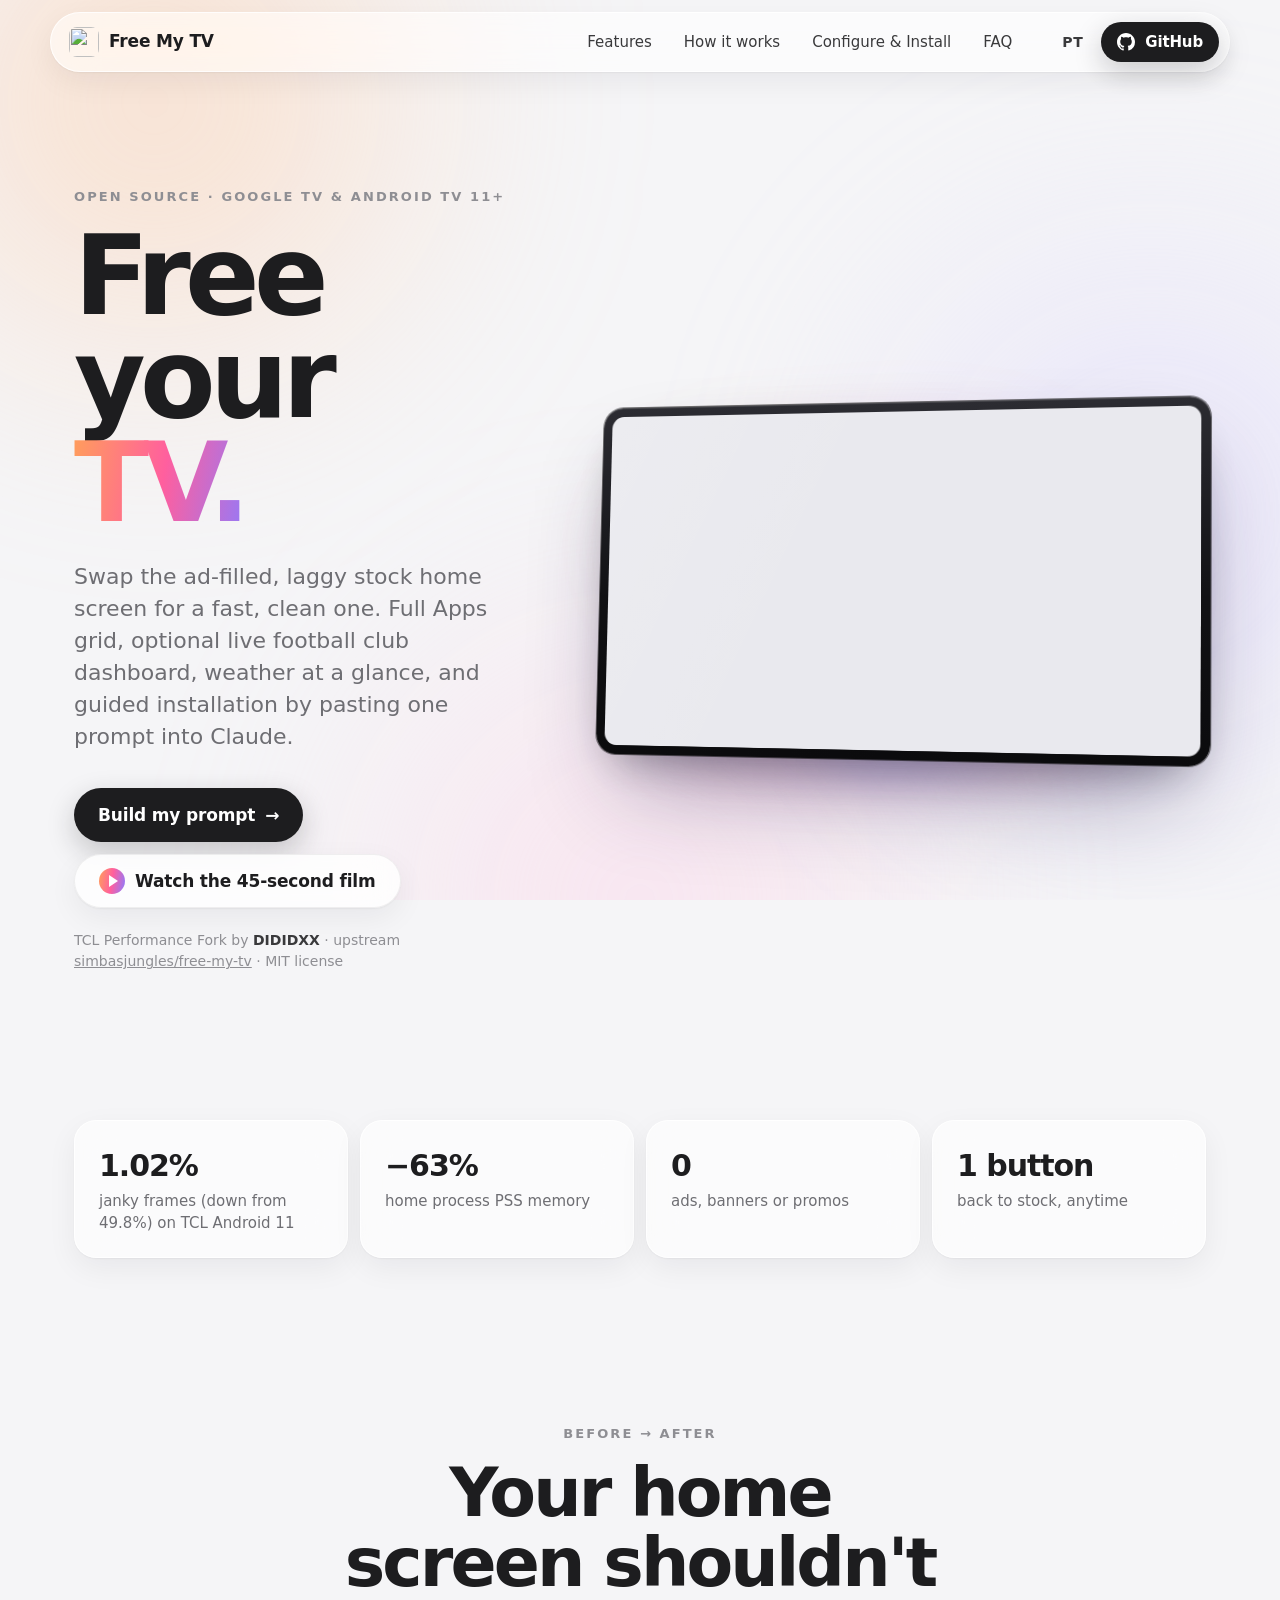
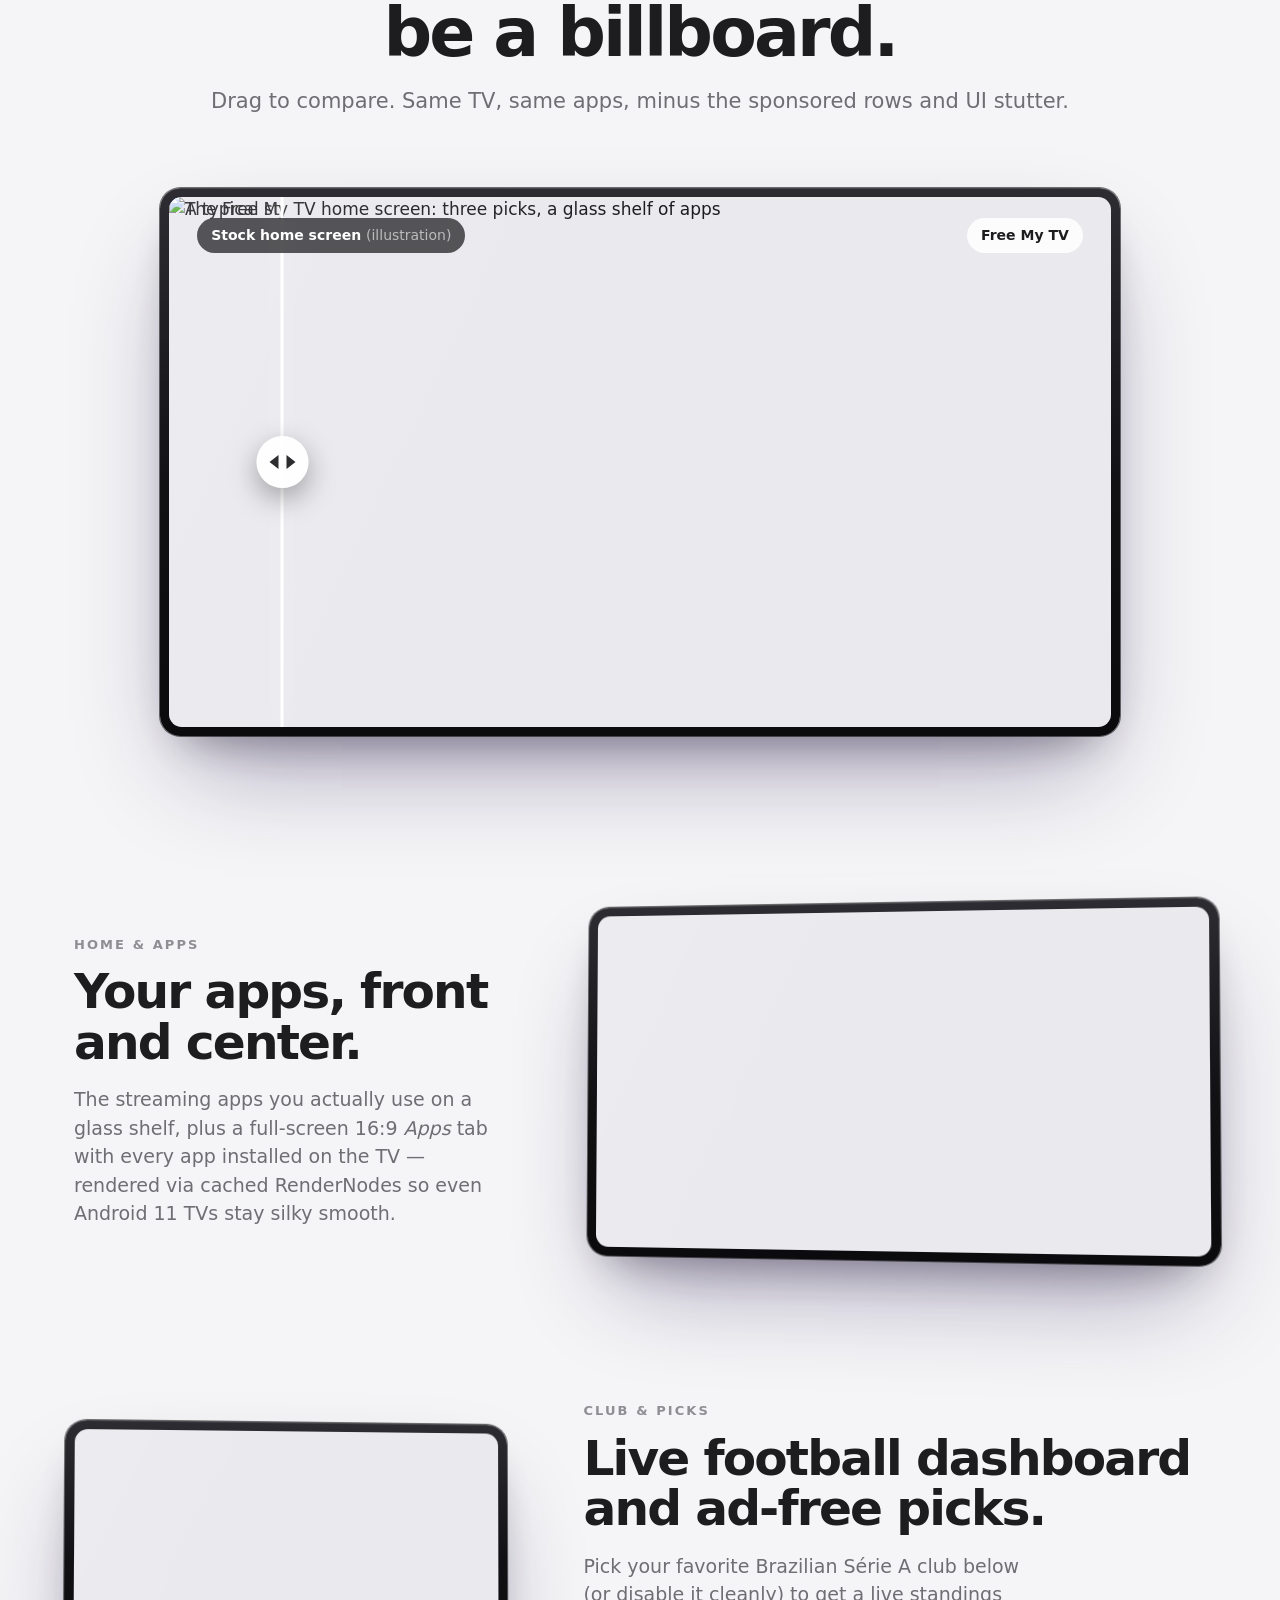
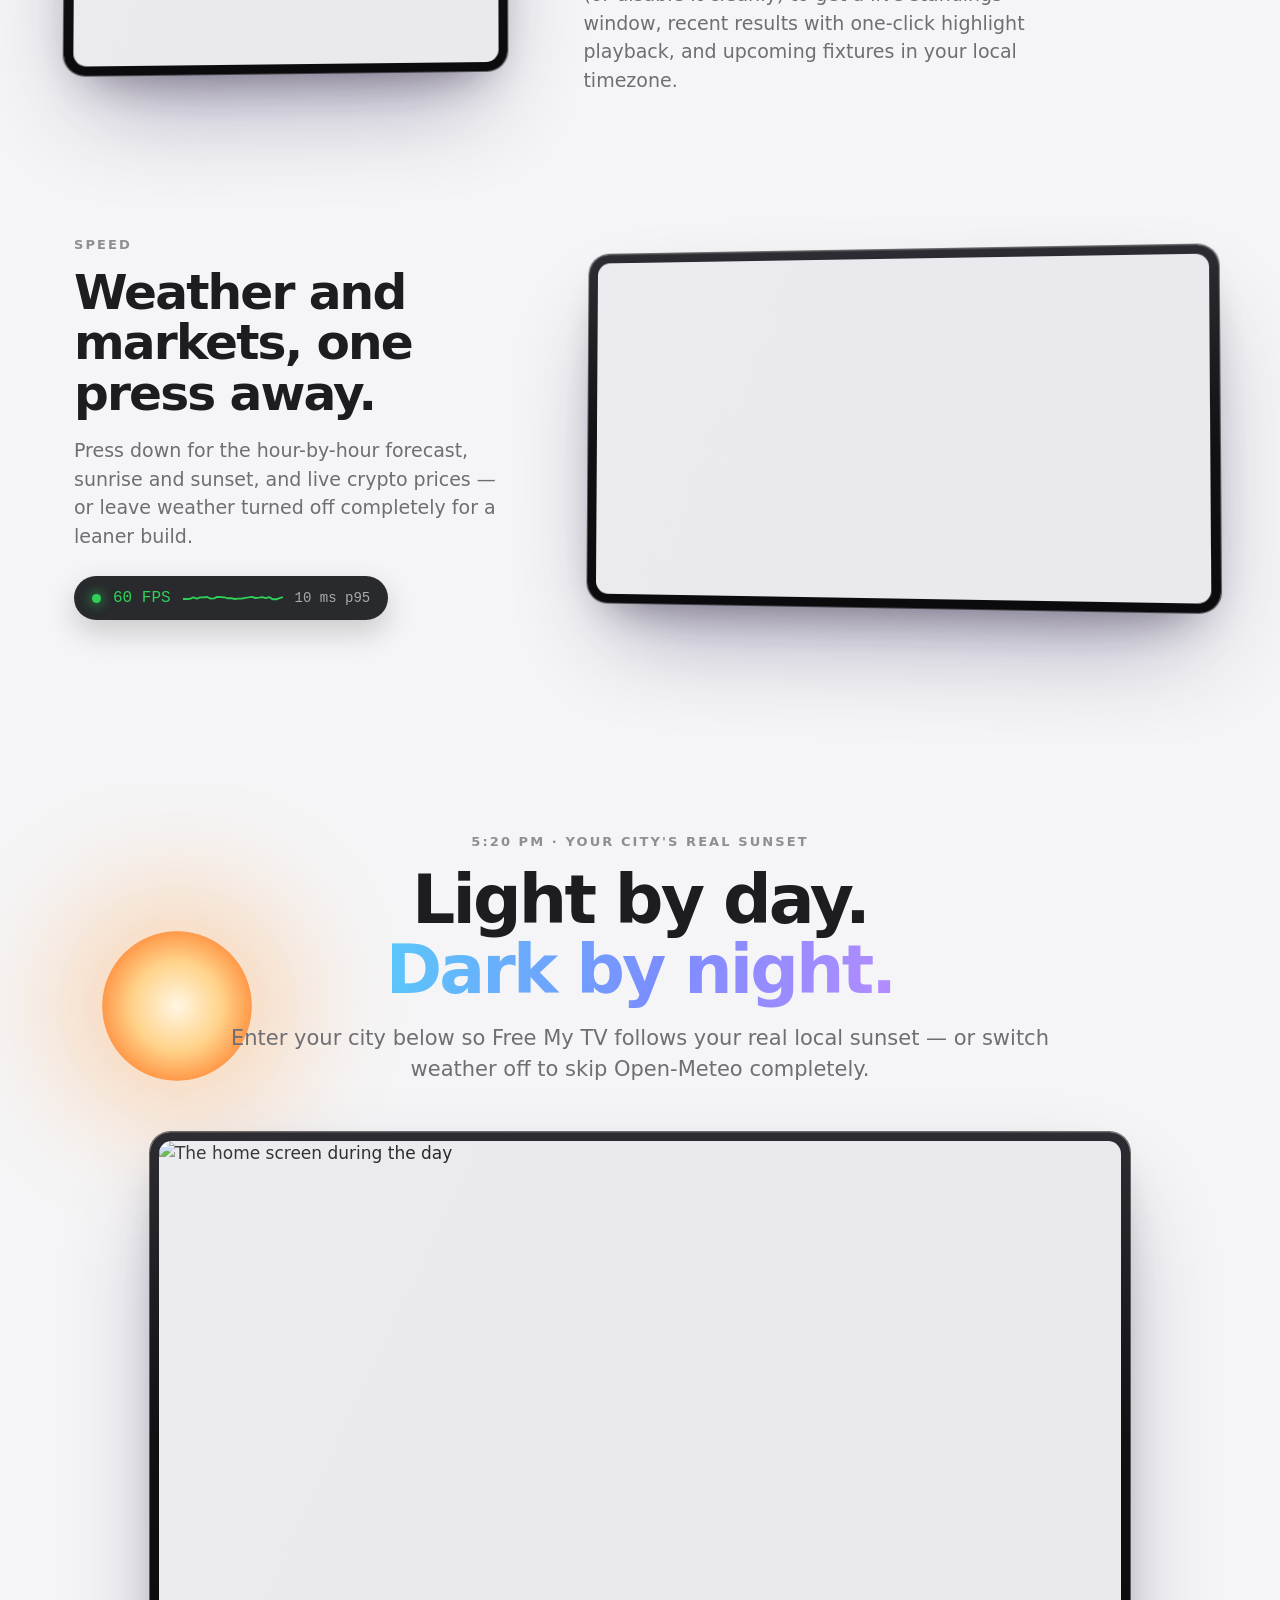
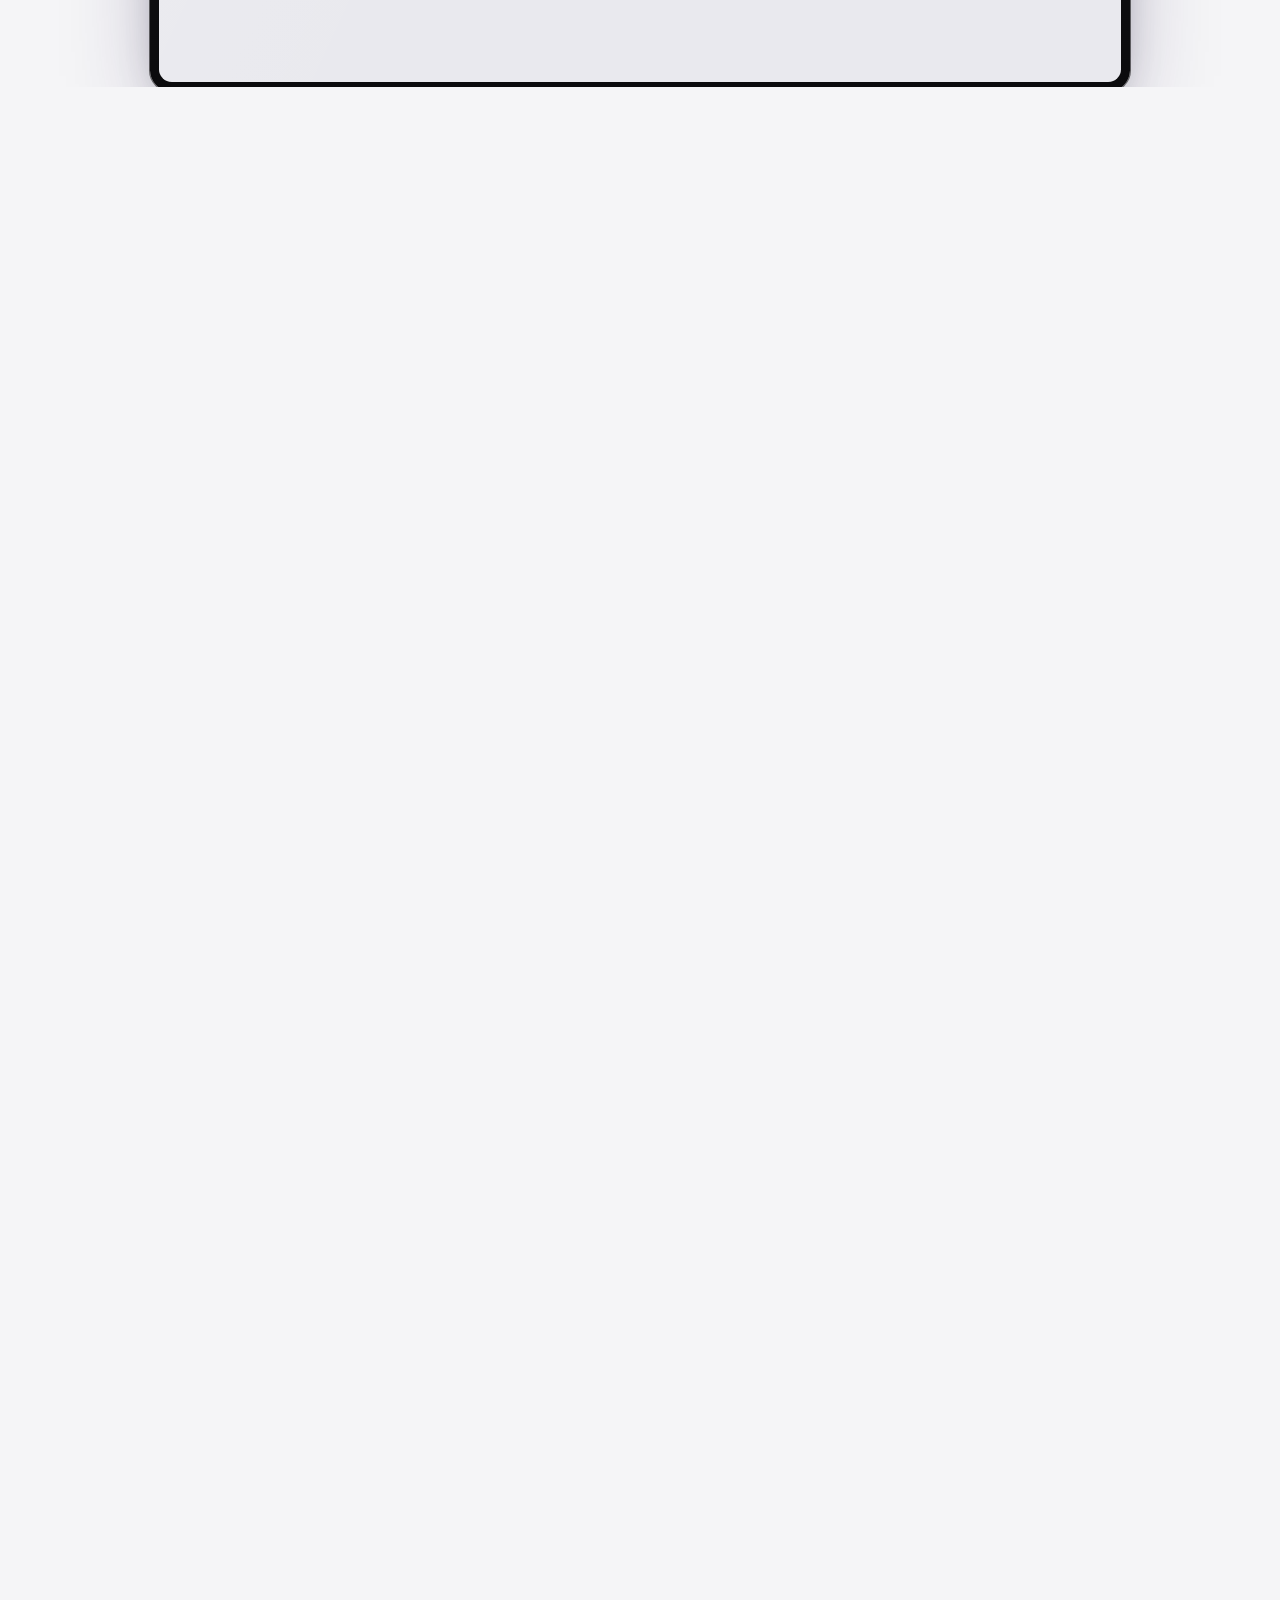
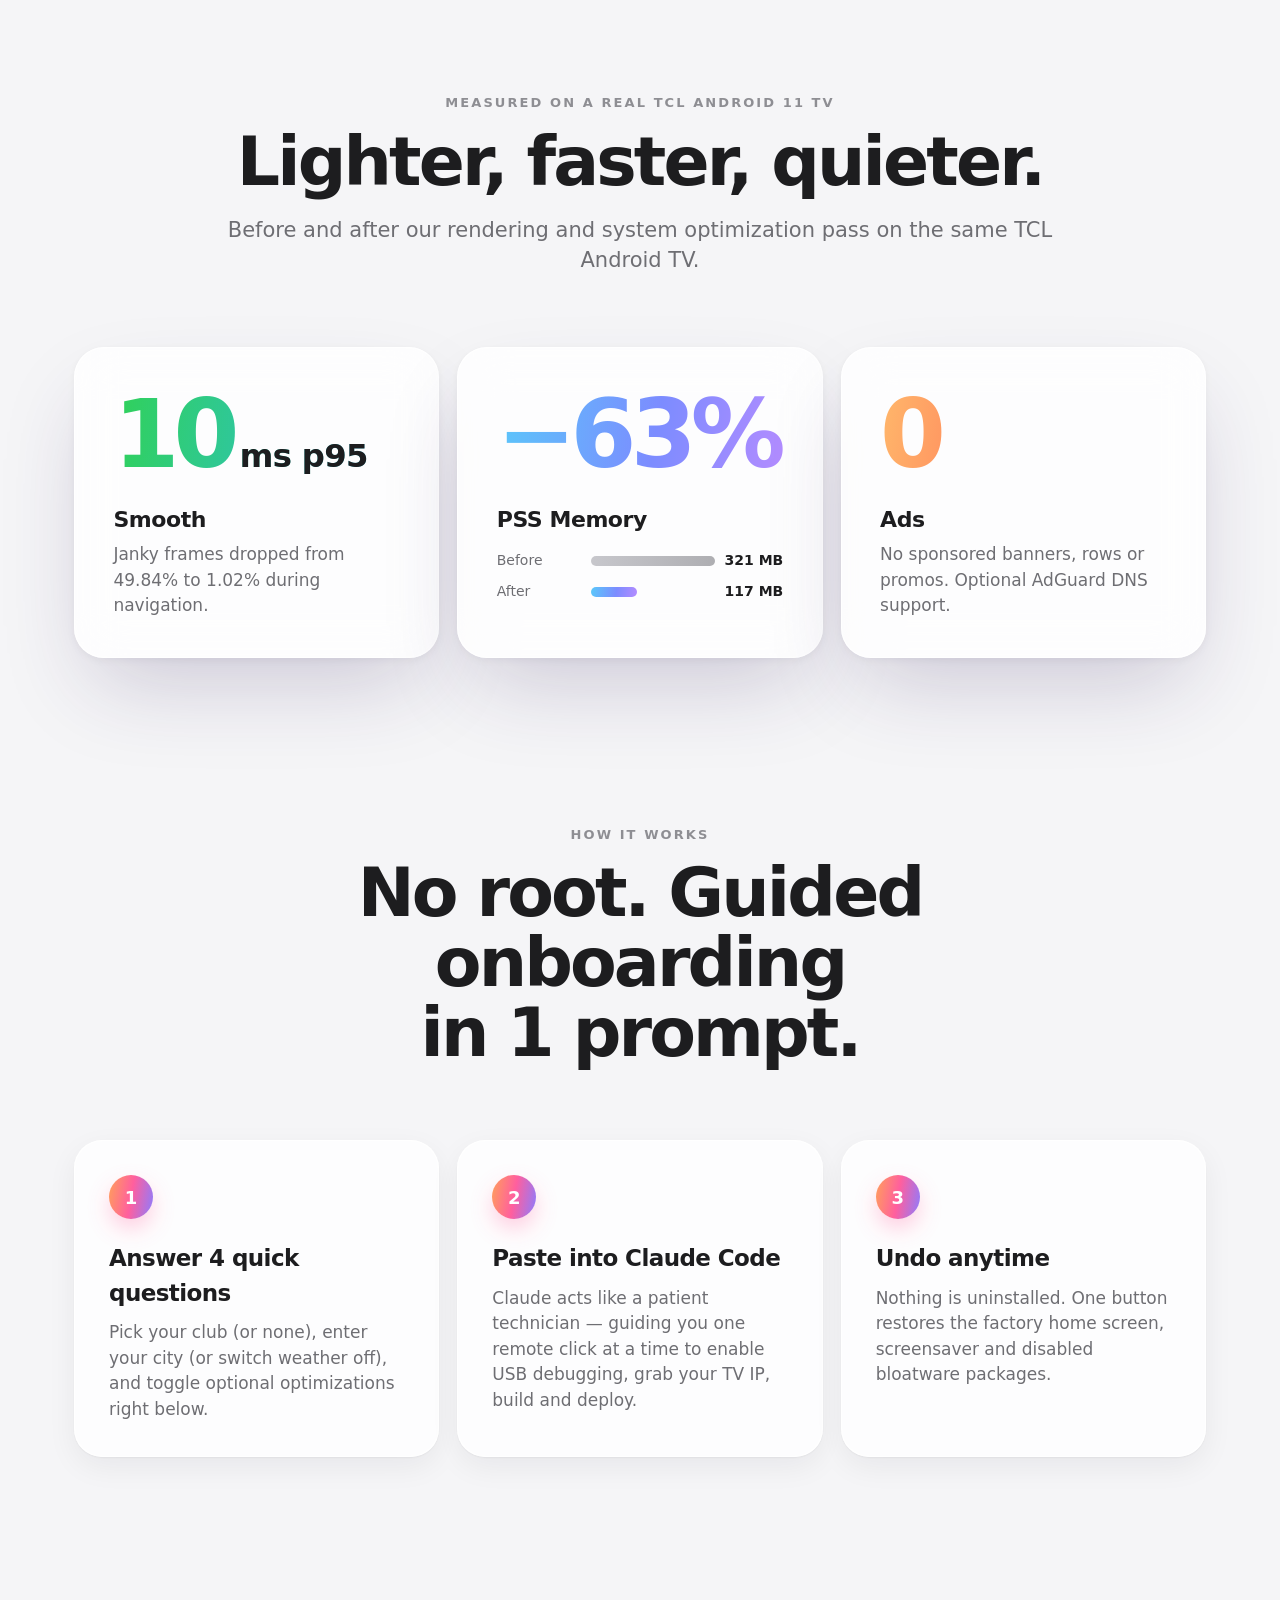
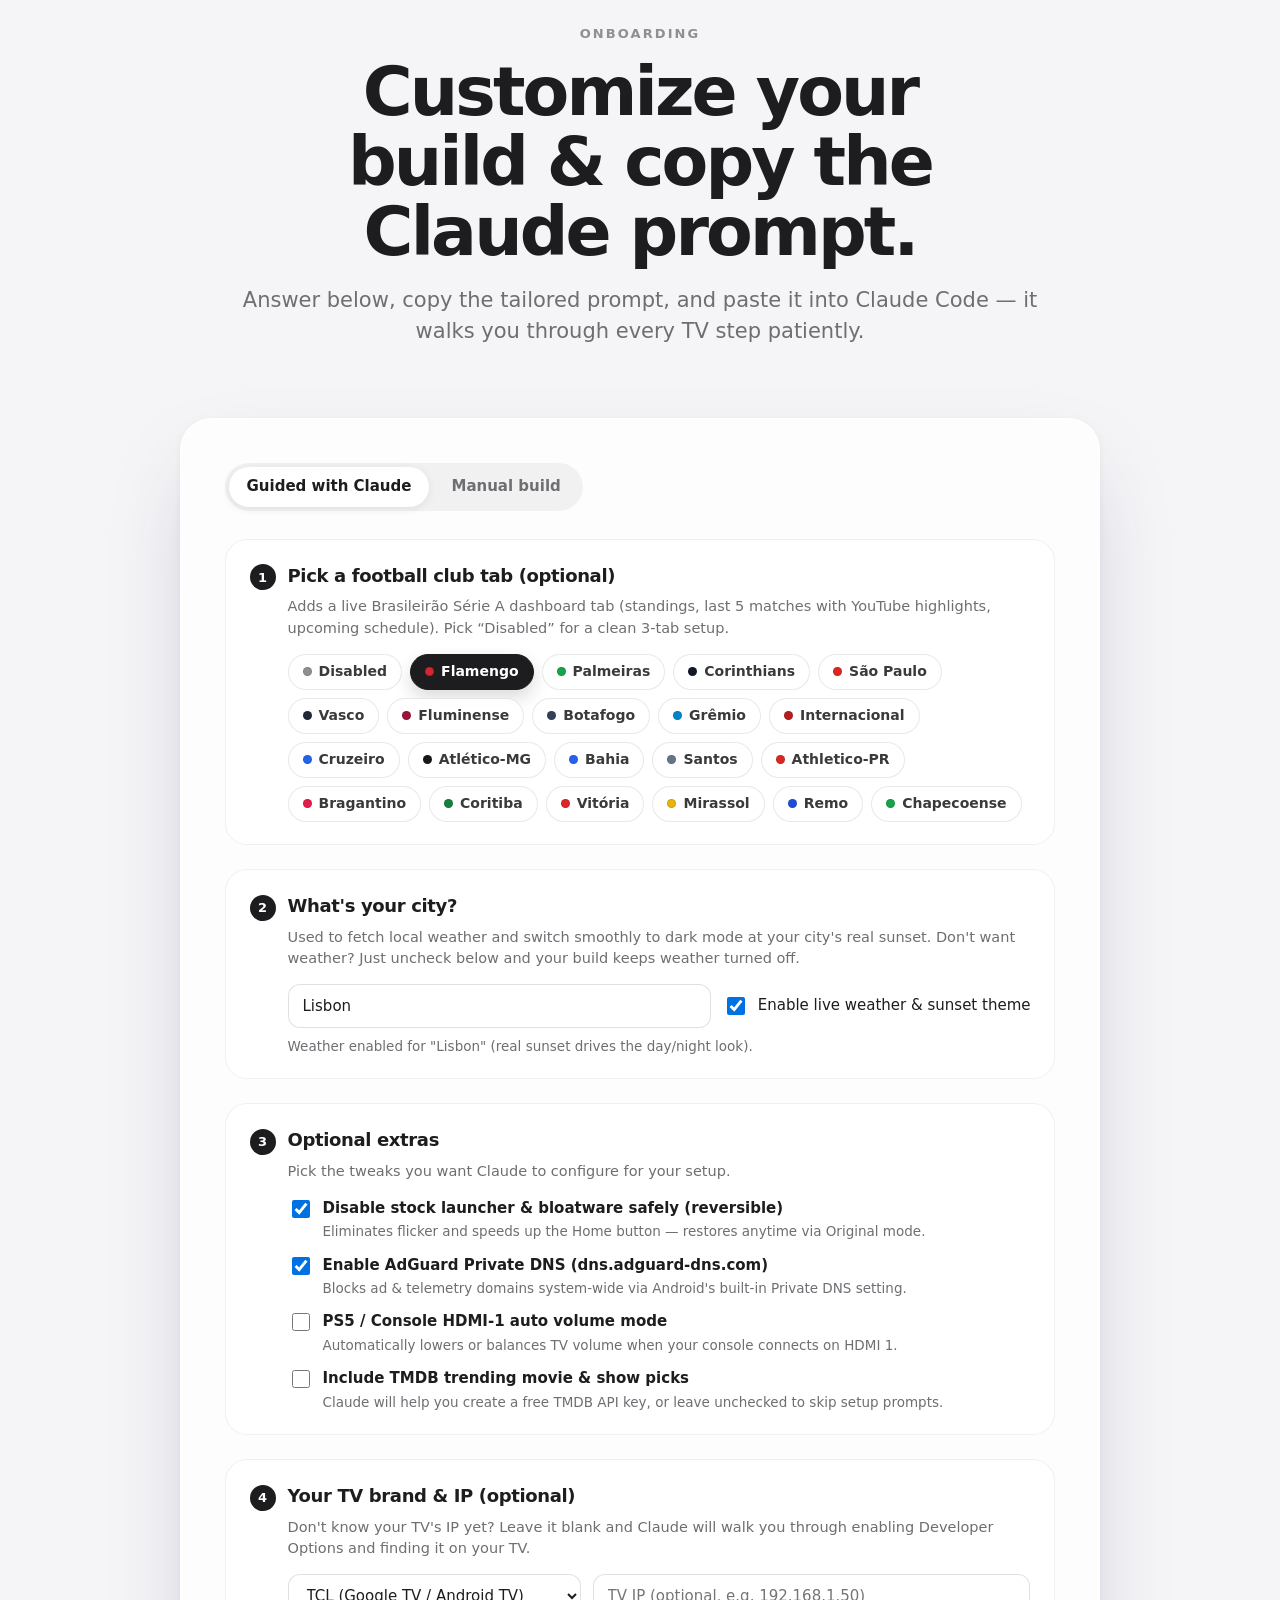
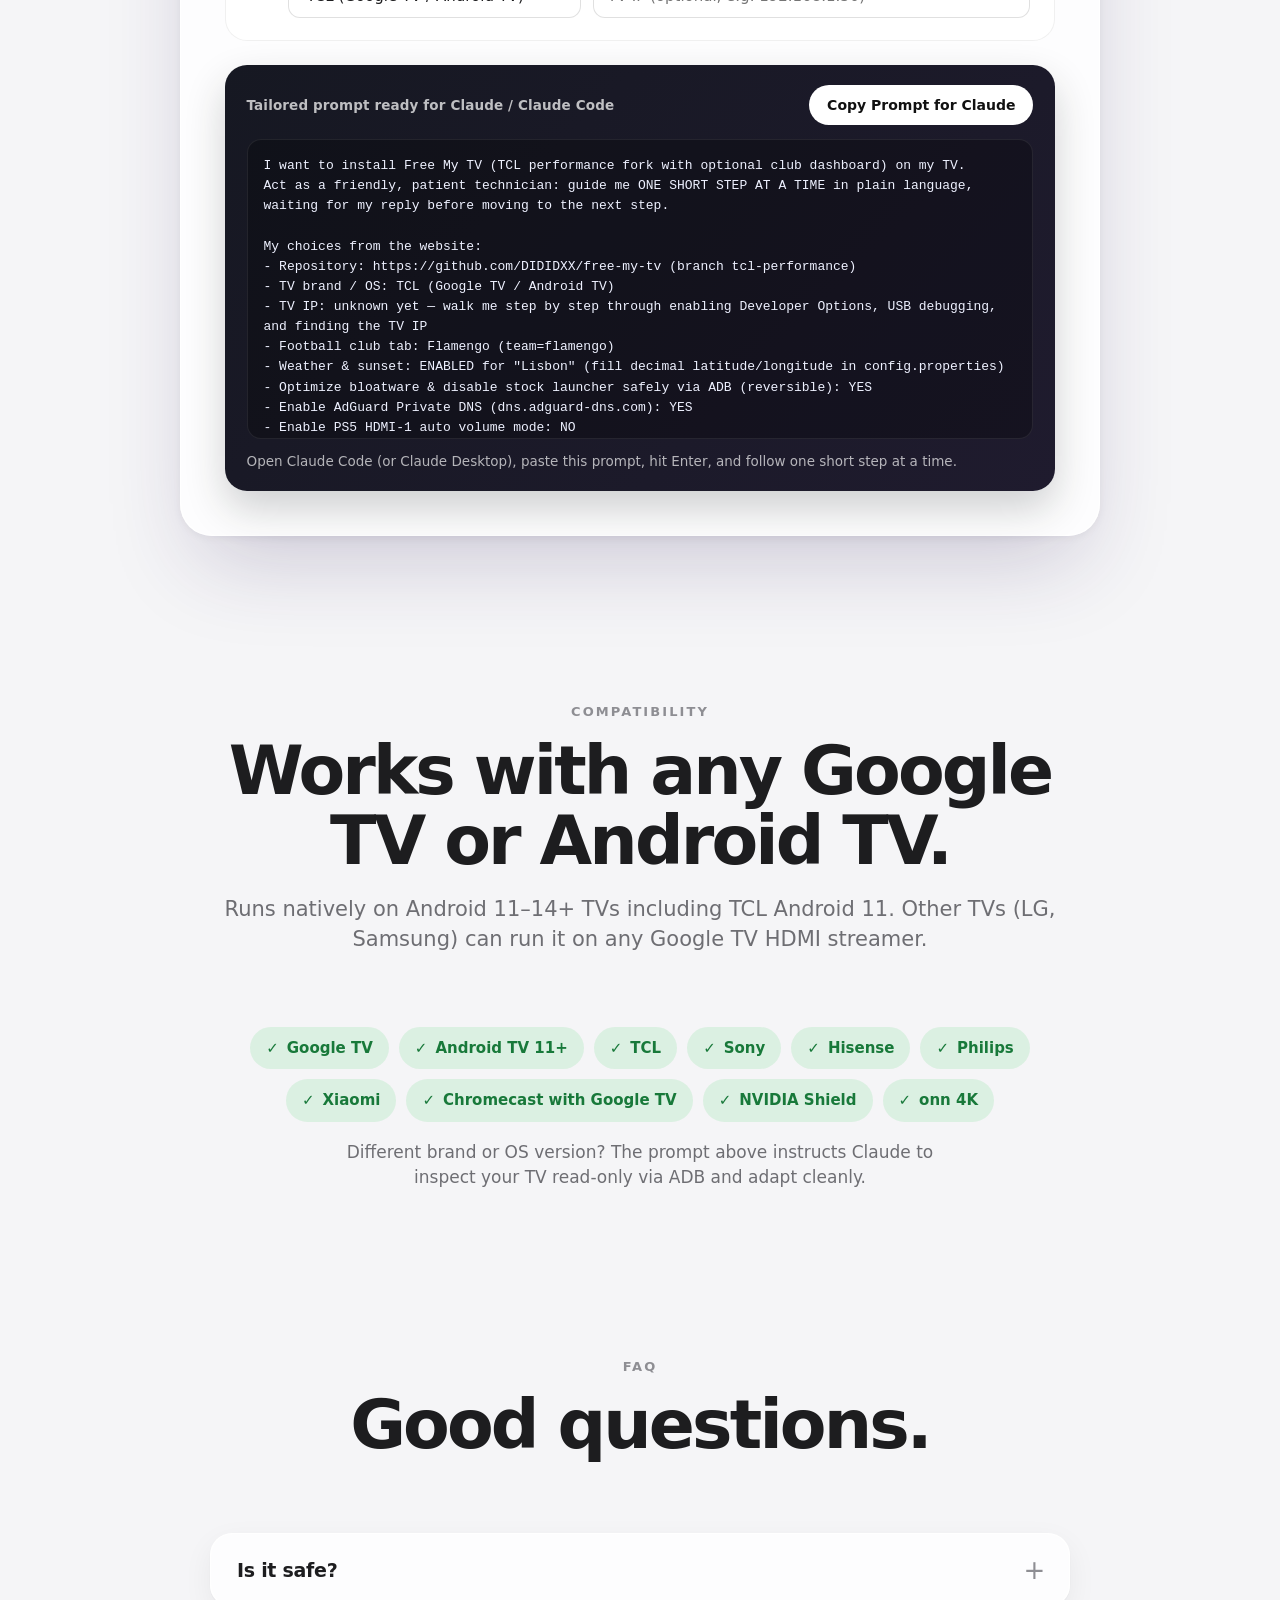
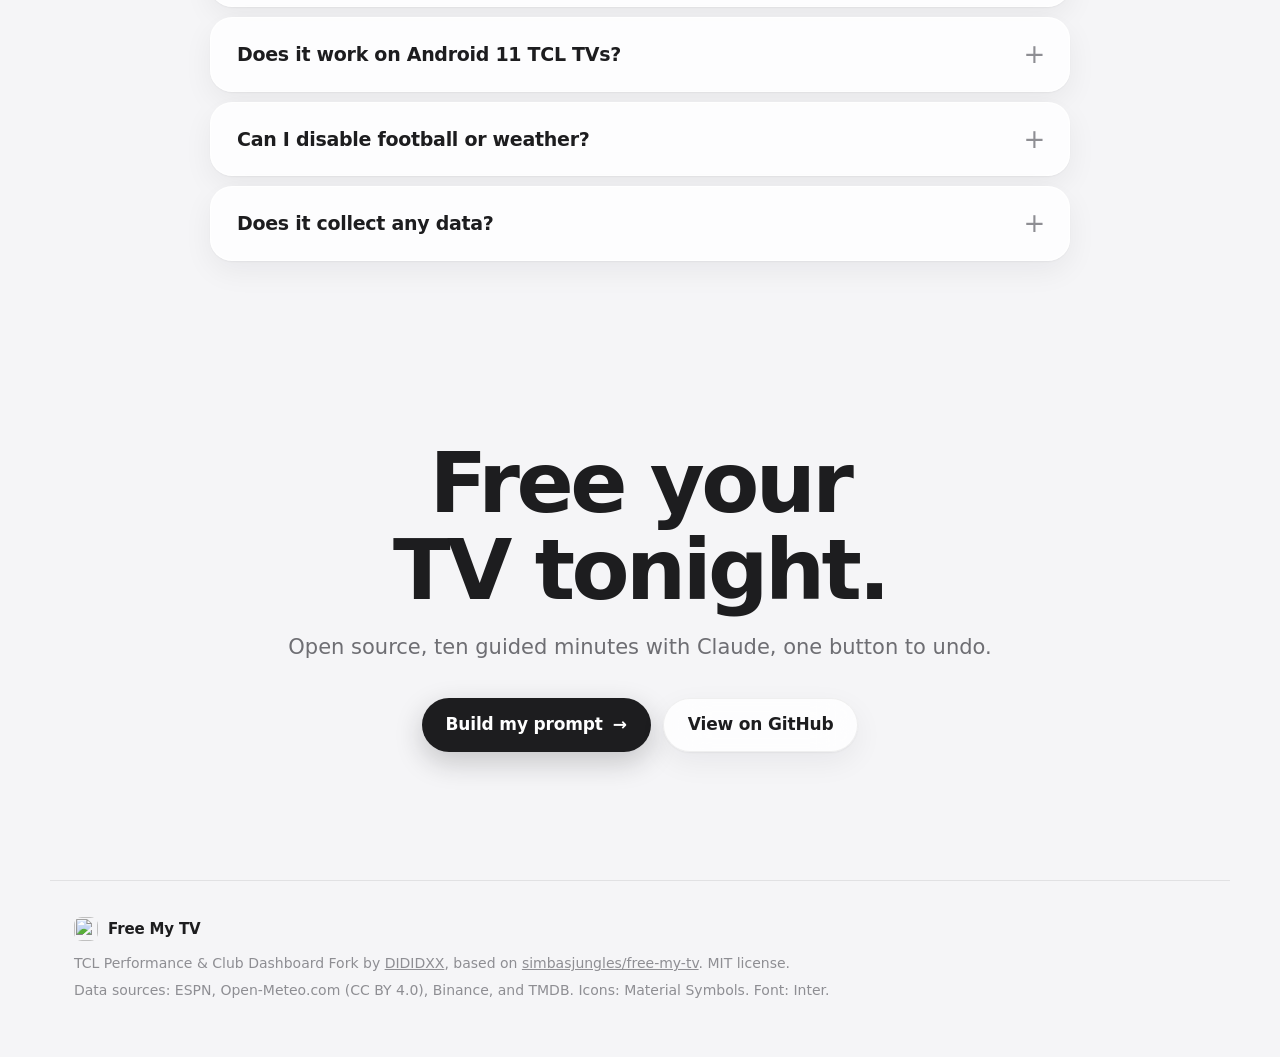
==== docs/index.html @ 4348b733 "Fix sports schedule sync, generalize team & weather config, and add onboarding site + Pages workflow" ====
<!doctype html>
<html lang="en">
<head>
  <meta charset="utf-8">
  <meta name="viewport" content="width=device-width, initial-scale=1, viewport-fit=cover">
  <script>
    // Brazilians (a Portuguese browser or a Brazilian time zone) get the Portuguese page; the PT/EN switch wins.
    (function () {
      var lang;
      try { lang = localStorage.getItem("lang"); } catch (e) {}
      if (!lang) {
        var zone = "";
        try { zone = Intl.DateTimeFormat().resolvedOptions().timeZone || ""; } catch (e) {}
        var brazil = /^(America\/(Sao_Paulo|Rio_Branco|Manaus|Cuiaba|Campo_Grande|Porto_Velho|Boa_Vista|Belem|Fortaleza|Recife|Araguaina|Maceio|Bahia|Santarem|Noronha|Eirunepe)|Brazil\/)/.test(zone);
        lang = brazil || /^pt\b/i.test(navigator.language || "") ? "pt" : "en";
      }
      if (lang === "pt") location.replace("pt/" + location.search + location.hash);
    })();
  </script>
  <title>Free My TV — a fast, ad-free home screen for Google TV &amp; Android TV</title>
  <meta name="description" content="Open-source home screen for Google TV and Android TV (Android 11–14+). No ads, 60 fps, full Apps grid, optional football dashboard and sunset theme. Customize below and let Claude walk you through setup step by step.">
  <link rel="canonical" href="https://dididxx.github.io/free-my-tv/">
  <link rel="alternate" hreflang="en" href="https://dididxx.github.io/free-my-tv/">
  <link rel="alternate" hreflang="pt-BR" href="https://dididxx.github.io/free-my-tv/pt/">
  <link rel="alternate" hreflang="x-default" href="https://dididxx.github.io/free-my-tv/">
  <meta name="theme-color" content="#F5F5F7">
  <meta property="og:type" content="website">
  <meta property="og:locale" content="en_US">
  <meta property="og:locale:alternate" content="pt_BR">
  <meta property="og:url" content="https://dididxx.github.io/free-my-tv/">
  <meta property="og:title" content="Free My TV">
  <meta property="og:description" content="Configure your preferences on the site, copy one prompt into Claude, and let it guide your TV setup step by step.">
  <meta property="og:image" content="https://dididxx.github.io/free-my-tv/assets/og.jpg">
  <meta property="og:image:width" content="1200">
  <meta property="og:image:height" content="630">
  <meta name="twitter:card" content="summary_large_image">
  <meta name="twitter:title" content="Free My TV">
  <meta name="twitter:description" content="A fast, ad-free home screen for Google TV and Android TV. Open source.">
  <meta name="twitter:image" content="https://dididxx.github.io/free-my-tv/assets/og.jpg">
  <link rel="icon" type="image/png" href="assets/favicon-64.png">
  <link rel="apple-touch-icon" href="assets/apple-touch-icon.png">
  <link rel="preload" href="assets/fonts/InterVariable.ttf" as="font" type="font/ttf" crossorigin>
  <link rel="stylesheet" href="styles.css">
</head>
<body>
  <div class="sky" aria-hidden="true"><span class="blob b1"></span><span class="blob b2"></span><span class="blob b3"></span></div>

  <header class="nav" id="nav">
    <a class="brand" href="#top" aria-label="Free My TV, back to top">
      <img src="assets/icon-512.png" alt="" width="30" height="30">
      <span>Free My TV</span>
    </a>
    <nav class="links" aria-label="Sections">
      <a href="#features">Features</a>
      <a href="#how">How it works</a>
      <a href="#install">Configure &amp; Install</a>
      <a href="#faq">FAQ</a>
    </nav>
    <div class="nav-end">
      <a class="lang" href="pt/" hreflang="pt-BR" lang="pt-BR" data-lang="pt" aria-label="Ler em português">PT</a>
      <a class="btn btn-dark btn-sm" href="https://github.com/DIDIDXX/free-my-tv" rel="noopener">
      <svg class="gh" viewBox="0 0 16 16" aria-hidden="true"><path d="M8 0C3.58 0 0 3.58 0 8c0 3.54 2.29 6.53 5.47 7.59.4.07.55-.17.55-.38 0-.19-.01-.82-.01-1.49-2.01.37-2.53-.49-2.69-.94-.09-.23-.48-.94-.82-1.13-.28-.15-.68-.52-.01-.53.63-.01 1.08.58 1.23.82.72 1.21 1.87.87 2.33.66.07-.52.28-.87.51-1.07-1.78-.2-3.64-.89-3.64-3.95 0-.87.31-1.59.82-2.15-.08-.2-.36-1.02.08-2.12 0 0 .67-.21 2.2.82.64-.18 1.32-.27 2-.27.68 0 1.36.09 2 .27 1.53-1.04 2.2-.82 2.2-.82.44 1.1.16 1.92.08 2.12.51.56.82 1.27.82 2.15 0 3.07-1.87 3.75-3.65 3.95.29.25.54.73.54 1.48 0 1.07-.01 1.93-.01 2.2 0 .21.15.46.55.38A8.013 8.013 0 0016 8c0-4.42-3.58-8-8-8z"/></svg>
      <span>GitHub</span>
      </a>
    </div>
  </header>

  <main id="top">
    <!-- Hero -->
    <section class="hero">
      <div class="hero-copy">
        <p class="kicker" data-reveal>Open source · Google TV &amp; Android TV 11+</p>
        <h1 data-reveal>Free your <span class="grad">TV.</span></h1>
        <p class="lede" data-reveal>Swap the ad-filled, laggy stock home screen for a fast, clean one. Full Apps grid, optional live football club dashboard, weather at a glance, and guided installation by pasting one prompt into Claude.</p>
        <div class="cta" data-reveal>
          <a class="btn btn-dark" href="#install">Build my prompt <span aria-hidden="true">→</span></a>
          <button class="btn btn-glass" type="button" data-film><span class="play" aria-hidden="true"></span>Watch the 45-second film</button>
        </div>
        <p class="built" data-reveal>TCL Performance Fork by <b>DIDIDXX</b> · upstream <a href="https://github.com/simbasjungles/free-my-tv" rel="noopener">simbasjungles/free-my-tv</a> · MIT license</p>
      </div>
      <div class="hero-stage" data-reveal>
        <div class="tv tilt" id="heroTv">
          <div class="screen">
            <video data-src="assets/nav.mp4" poster="assets/nav-poster.webp" muted loop playsinline preload="none" aria-label="The Free My TV home screen, moving through the apps"></video>
          </div>
        </div>
        <div class="floor" aria-hidden="true"></div>
      </div>
      <ul class="stats" data-reveal>
        <li><b>1.02%</b><span>janky frames (down from 49.8%) on TCL Android 11</span></li>
        <li><b>−63%</b><span>home process PSS memory</span></li>
        <li><b>0</b><span>ads, banners or promos</span></li>
        <li><b>1 button</b><span>back to stock, anytime</span></li>
      </ul>
    </section>

    <!-- Before / after -->
    <section class="section compare" id="compare">
      <div class="head" data-reveal>
        <p class="kicker">Before → after</p>
        <h2>Your home screen shouldn't be a billboard.</h2>
        <p class="sub">Drag to compare. Same TV, same apps, minus the sponsored rows and UI stutter.</p>
      </div>
      <div class="tv ba" id="ba" data-reveal tabindex="0" role="slider" aria-label="Compare the stock home screen with Free My TV" aria-valuemin="0" aria-valuemax="100" aria-valuenow="50">
        <div class="screen">
          <img class="after" src="assets/home-day.webp" alt="The Free My TV home screen: three picks, a glass shelf of apps" loading="lazy">
          <div class="before-wrap"><img class="before" src="assets/before.webp" alt="A typical stock home screen full of sponsored rows (illustration)" loading="lazy"></div>
          <span class="tag tag-l">Stock home screen <em>(illustration)</em></span>
          <span class="tag tag-r">Free My TV</span>
          <div class="handle" aria-hidden="true"><span></span></div>
        </div>
      </div>
    </section>

    <!-- Features -->
    <section class="section features" id="features">
      <article class="feature" data-reveal>
        <div class="copy">
          <p class="kicker">Home &amp; Apps</p>
          <h3>Your apps, front and center.</h3>
          <p>The streaming apps you actually use on a glass shelf, plus a full-screen 16:9 <em>Apps</em> tab with every app installed on the TV — rendered via cached RenderNodes so even Android 11 TVs stay silky smooth.</p>
        </div>
        <div class="tv"><div class="screen"><video data-src="assets/nav.mp4" poster="assets/nav-poster.webp" muted loop playsinline preload="none" aria-label="Moving across the app shelf"></video></div></div>
      </article>

      <article class="feature flip" data-reveal>
        <div class="copy">
          <p class="kicker">Club &amp; Picks</p>
          <h3>Live football dashboard and ad-free picks.</h3>
          <p>Pick your favorite Brazilian Série A club below (or disable it cleanly) to get a live standings window, recent results with one-click highlight playback, and upcoming fixtures in your local timezone.</p>
        </div>
        <div class="tv"><div class="screen"><video data-src="assets/tabs.mp4" poster="assets/tabs-poster.webp" muted loop playsinline preload="none" aria-label="Switching tabs"></video></div></div>
      </article>

      <article class="feature" data-reveal>
        <div class="copy">
          <p class="kicker">Speed</p>
          <h3>Weather and markets, one press away.</h3>
          <p>Press down for the hour-by-hour forecast, sunrise and sunset, and live crypto prices — or leave weather turned off completely for a leaner build.</p>
          <div class="hud" aria-hidden="true"><i></i><b>60 FPS</b><svg viewBox="0 0 120 24" preserveAspectRatio="none"><polyline id="spark" fill="none" points=""/></svg><span>10 ms p95</span></div>
        </div>
        <div class="tv"><div class="screen"><video data-src="assets/drawer.mp4" poster="assets/drawer-poster.webp" muted loop playsinline preload="none" aria-label="The drawer with weather and crypto opening"></video></div></div>
      </article>
    </section>

    <!-- Sunset: scroll to go from day to night -->
    <section class="sunset" id="sunset" aria-label="Light by day, dark by night">
      <div class="sticky">
        <div class="stars" aria-hidden="true"></div>
        <div class="sun" aria-hidden="true"></div>
        <div class="moon" aria-hidden="true"></div>
        <div class="head">
          <p class="kicker"><span class="clock" id="sunClock">5:20 PM</span> · your city's real sunset</p>
          <h2><span class="w-day">Light by day.</span> <span class="w-night">Dark by night.</span></h2>
          <p class="sub">Enter your city below so Free My TV follows your real local sunset — or switch weather off to skip Open-Meteo completely.</p>
        </div>
        <div class="tv"><div class="screen">
          <img src="assets/day.webp" alt="The home screen during the day" loading="lazy">
          <img class="night" src="assets/night.webp" alt="The same home screen at night" loading="lazy">
        </div></div>
      </div>
    </section>

    <!-- Numbers -->
    <section class="section numbers" id="numbers">
      <div class="head" data-reveal>
        <p class="kicker">Measured on a real TCL Android 11 TV</p>
        <h2>Lighter, faster, quieter.</h2>
        <p class="sub">Before and after our rendering and system optimization pass on the same TCL Android TV.</p>
      </div>
      <div class="cards">
        <div class="card" data-reveal><b class="big grad-mint"><span data-count="10">0</span><small>ms p95</small></b><h4>Smooth</h4><p>Janky frames dropped from 49.84% to 1.02% during navigation.</p></div>
        <div class="card" data-reveal><b class="big grad-sky">−<span data-count="63">0</span>%</b><h4>PSS Memory</h4>
          <div class="bars"><div><span>Before</span><i style="--w:100%"></i><em>321 MB</em></div><div><span>After</span><i style="--w:37%"></i><em>117 MB</em></div></div>
        </div>
        <div class="card" data-reveal><b class="big grad-sun">0</b><h4>Ads</h4><p>No sponsored banners, rows or promos. Optional AdGuard DNS support.</p></div>
      </div>
    </section>

    <!-- How it works -->
    <section class="section how" id="how">
      <div class="head" data-reveal>
        <p class="kicker">How it works</p>
        <h2>No root. Guided onboarding in 1 prompt.</h2>
      </div>
      <ol class="steps">
        <li class="step" data-reveal>
          <span class="num">1</span>
          <h4>Answer 4 quick questions</h4>
          <p>Pick your club (or none), enter your city (or switch weather off), and toggle optional optimizations right below.</p>
        </li>
        <li class="step" data-reveal>
          <span class="num">2</span>
          <h4>Paste into Claude Code</h4>
          <p>Claude acts like a patient technician — guiding you one remote click at a time to enable USB debugging, grab your TV IP, build and deploy.</p>
        </li>
        <li class="step" data-reveal>
          <span class="num">3</span>
          <h4>Undo anytime</h4>
          <p>Nothing is uninstalled. One button restores the factory home screen, screensaver and disabled bloatware packages.</p>
        </li>
      </ol>
    </section>

    <!-- Install / Interactive Onboarding Generator -->
    <section class="section install" id="install">
      <div class="head" data-reveal>
        <p class="kicker">Onboarding</p>
        <h2>Customize your build &amp; copy the Claude prompt.</h2>
        <p class="sub">Answer below, copy the tailored prompt, and paste it into Claude Code — it walks you through every TV step patiently.</p>
      </div>
      <div class="panel" data-reveal>
        <div class="tabs" role="tablist" aria-label="Install method">
          <button role="tab" aria-selected="true" aria-controls="tab-claude" id="t-claude">Guided with Claude</button>
          <button role="tab" aria-selected="false" aria-controls="tab-manual" id="t-manual">Manual build</button>
        </div>

        <div class="tabpanel" id="tab-claude" role="tabpanel" aria-labelledby="t-claude">
          <div class="wizard" id="onboardingWizard">
            <!-- 1. Club -->
            <div class="w-step">
              <div class="w-head"><span class="w-badge">1</span><h4>Pick a football club tab (optional)</h4></div>
              <p class="w-desc">Adds a live Brasileirão Série A dashboard tab (standings, last 5 matches with YouTube highlights, upcoming schedule). Pick “Disabled” for a clean 3-tab setup.</p>
              <div class="w-clubs" role="group" aria-label="Select football club">
                <button class="club-pill" type="button" data-club="none" data-name="Disabled" aria-pressed="false"><span class="club-dot" style="--dot:#8e8e93"></span>Disabled</button>
                <button class="club-pill" type="button" data-club="flamengo" data-name="Flamengo" aria-pressed="true"><span class="club-dot" style="--dot:#d92332"></span>Flamengo</button>
                <button class="club-pill" type="button" data-club="palmeiras" data-name="Palmeiras" aria-pressed="false"><span class="club-dot" style="--dot:#16a34a"></span>Palmeiras</button>
                <button class="club-pill" type="button" data-club="corinthians" data-name="Corinthians" aria-pressed="false"><span class="club-dot" style="--dot:#111827"></span>Corinthians</button>
                <button class="club-pill" type="button" data-club="sao-paulo" data-name="São Paulo" aria-pressed="false"><span class="club-dot" style="--dot:#dc2626"></span>São Paulo</button>
                <button class="club-pill" type="button" data-club="vasco" data-name="Vasco" aria-pressed="false"><span class="club-dot" style="--dot:#1f2937"></span>Vasco</button>
                <button class="club-pill" type="button" data-club="fluminense" data-name="Fluminense" aria-pressed="false"><span class="club-dot" style="--dot:#9f1239"></span>Fluminense</button>
                <button class="club-pill" type="button" data-club="botafogo" data-name="Botafogo" aria-pressed="false"><span class="club-dot" style="--dot:#334155"></span>Botafogo</button>
                <button class="club-pill" type="button" data-club="gremio" data-name="Grêmio" aria-pressed="false"><span class="club-dot" style="--dot:#0284c7"></span>Grêmio</button>
                <button class="club-pill" type="button" data-club="internacional" data-name="Internacional" aria-pressed="false"><span class="club-dot" style="--dot:#b91c1c"></span>Internacional</button>
                <button class="club-pill" type="button" data-club="cruzeiro" data-name="Cruzeiro" aria-pressed="false"><span class="club-dot" style="--dot:#2563eb"></span>Cruzeiro</button>
                <button class="club-pill" type="button" data-club="atletico-mg" data-name="Atlético-MG" aria-pressed="false"><span class="club-dot" style="--dot:#18181b"></span>Atlético-MG</button>
                <button class="club-pill" type="button" data-club="bahia" data-name="Bahia" aria-pressed="false"><span class="club-dot" style="--dot:#2563eb"></span>Bahia</button>
                <button class="club-pill" type="button" data-club="santos" data-name="Santos" aria-pressed="false"><span class="club-dot" style="--dot:#64748b"></span>Santos</button>
                <button class="club-pill" type="button" data-club="athletico-pr" data-name="Athletico-PR" aria-pressed="false"><span class="club-dot" style="--dot:#dc2626"></span>Athletico-PR</button>
                <button class="club-pill" type="button" data-club="bragantino" data-name="Bragantino" aria-pressed="false"><span class="club-dot" style="--dot:#e11d48"></span>Bragantino</button>
                <button class="club-pill" type="button" data-club="coritiba" data-name="Coritiba" aria-pressed="false"><span class="club-dot" style="--dot:#15803d"></span>Coritiba</button>
                <button class="club-pill" type="button" data-club="vitoria" data-name="Vitória" aria-pressed="false"><span class="club-dot" style="--dot:#dc2626"></span>Vitória</button>
                <button class="club-pill" type="button" data-club="mirassol" data-name="Mirassol" aria-pressed="false"><span class="club-dot" style="--dot:#eab308"></span>Mirassol</button>
                <button class="club-pill" type="button" data-club="remo" data-name="Remo" aria-pressed="false"><span class="club-dot" style="--dot:#1d4ed8"></span>Remo</button>
                <button class="club-pill" type="button" data-club="chapecoense" data-name="Chapecoense" aria-pressed="false"><span class="club-dot" style="--dot:#16a34a"></span>Chapecoense</button>
              </div>
            </div>

            <!-- 2. City & Weather -->
            <div class="w-step">
              <div class="w-head"><span class="w-badge">2</span><h4>What's your city?</h4></div>
              <p class="w-desc">Used to fetch local weather and switch smoothly to dark mode at your city's real sunset. Don't want weather? Just uncheck below and your build keeps weather turned off.</p>
              <div class="w-row">
                <input class="w-input" id="wizCity" type="text" placeholder="e.g. Lisbon" value="Lisbon" aria-label="Your city">
                <label class="w-check">
                  <input id="wizWeather" type="checkbox" checked>
                  <span>Enable live weather &amp; sunset theme</span>
                </label>
              </div>
              <p class="w-status" id="wizWeatherStatus"></p>
            </div>

            <!-- 3. Extras -->
            <div class="w-step">
              <div class="w-head"><span class="w-badge">3</span><h4>Optional extras</h4></div>
              <p class="w-desc">Pick the tweaks you want Claude to configure for your setup.</p>
              <div class="w-checks">
                <label class="w-check">
                  <input id="wizDebloat" type="checkbox" checked>
                  <span><b>Disable stock launcher &amp; bloatware safely (reversible)</b><small>Eliminates flicker and speeds up the Home button — restores anytime via Original mode.</small></span>
                </label>
                <label class="w-check">
                  <input id="wizAdguard" type="checkbox" checked>
                  <span><b>Enable AdGuard Private DNS (dns.adguard-dns.com)</b><small>Blocks ad &amp; telemetry domains system-wide via Android's built-in Private DNS setting.</small></span>
                </label>
                <label class="w-check">
                  <input id="wizPs5" type="checkbox">
                  <span><b>PS5 / Console HDMI-1 auto volume mode</b><small>Automatically lowers or balances TV volume when your console connects on HDMI 1.</small></span>
                </label>
                <label class="w-check">
                  <input id="wizTmdb" type="checkbox">
                  <span><b>Include TMDB trending movie &amp; show picks</b><small>Claude will help you create a free TMDB API key, or leave unchecked to skip setup prompts.</small></span>
                </label>
              </div>
            </div>

            <!-- 4. TV Brand & Optional IP -->
            <div class="w-step">
              <div class="w-head"><span class="w-badge">4</span><h4>Your TV brand &amp; IP (optional)</h4></div>
              <p class="w-desc">Don't know your TV's IP yet? Leave it blank and Claude will walk you through enabling Developer Options and finding it on your TV.</p>
              <div class="w-row">
                <select class="w-select" id="wizBrand" aria-label="TV brand">
                  <option value="TCL (Google TV / Android TV)">TCL (Google TV / Android TV)</option>
                  <option value="Other Google TV / Android TV (Sony, Hisense, Philips, Xiaomi, Chromecast)">Other Google TV / Android TV</option>
                  <option value="Auto-detect via ADB">Not sure — detect automatically</option>
                </select>
                <input class="w-input" id="wizIp" type="text" placeholder="TV IP (optional, e.g. 192.168.1.50)" aria-label="Optional TV IP">
              </div>
            </div>

            <!-- Generated Prompt -->
            <div class="prompt-card">
              <div class="prompt-bar">
                <span>Tailored prompt ready for Claude / Claude Code</span>
                <button class="prompt-copy" id="wizCopyPrompt" type="button">Copy Prompt for Claude</button>
              </div>
              <pre class="prompt-pre" id="wizPrompt"></pre>
              <p class="prompt-hint">Open Claude Code (or Claude Desktop), paste this prompt, hit Enter, and follow one short step at a time.</p>
            </div>
          </div>
        </div>

        <div class="tabpanel" id="tab-manual" role="tabpanel" aria-labelledby="t-manual" hidden>
          <ol class="howto">
            <li><b>On the TV:</b> Settings → System → About → press <em>Android TV OS build</em> 7 times. Back in System, open <em>Developer options</em> and turn on <em>USB debugging</em>. Note its IP address.</li>
            <li><b>Tools on Mac:</b>
              <div class="code"><code>brew install --cask temurin@17 android-commandlinetools android-platform-tools &amp;&amp; sdkmanager "build-tools;34.0.0" "platforms;android-34"</code><button class="copy-btn" type="button" aria-label="Copy command">Copy</button></div>
            </li>
            <li><b>Clone &amp; build:</b> copy <em>config.example.properties</em> to <em>config.properties</em> and set <em>team=</em>, <em>city=</em>, <em>weather_enabled=</em> and <em>ps5_hdmi_volume=</em>.
              <div class="code"><code>git clone -b tcl-performance https://github.com/DIDIDXX/free-my-tv &amp;&amp; cd free-my-tv &amp;&amp; cp config.example.properties config.properties &amp;&amp; bash build.sh</code><button class="copy-btn" type="button" aria-label="Copy command">Copy</button></div>
            </li>
            <li><b>Install:</b>
              <div class="code"><code>adb connect 192.168.1.50:5555 &amp;&amp; adb install -r FreeMyTV.apk</code><button class="copy-btn" type="button" aria-label="Copy command">Copy</button></div>
            </li>
            <li><b>On the TV:</b> open <em>Free My TV</em> → <em>Home Screen</em> → <em>Free My TV</em> and accept debugging (<em>Always allow</em>).</li>
          </ol>
        </div>
      </div>
    </section>

    <!-- Compatibility -->
    <section class="section compat" id="compat">
      <div class="head" data-reveal>
        <p class="kicker">Compatibility</p>
        <h2>Works with any Google TV or Android TV.</h2>
        <p class="sub">Runs natively on Android 11–14+ TVs including TCL Android 11. Other TVs (LG, Samsung) can run it on any Google TV HDMI streamer.</p>
      </div>
      <div class="chips" data-reveal>
        <span class="chip ok">Google TV</span><span class="chip ok">Android TV 11+</span><span class="chip ok">TCL</span><span class="chip ok">Sony</span>
        <span class="chip ok">Hisense</span><span class="chip ok">Philips</span><span class="chip ok">Xiaomi</span><span class="chip ok">Chromecast with Google TV</span>
        <span class="chip ok">NVIDIA Shield</span><span class="chip ok">onn 4K</span>
      </div>
      <p class="note" data-reveal>Different brand or OS version? The prompt above instructs Claude to inspect your TV read-only via ADB and adapt cleanly.</p>
    </section>

    <!-- FAQ -->
    <section class="section faq" id="faq">
      <div class="head" data-reveal>
        <p class="kicker">FAQ</p>
        <h2>Good questions.</h2>
      </div>
      <div class="qs" data-reveal>
        <details><summary>Is it safe?</summary><p>It only uses Android's standard developer commands — no root, nothing uninstalled. Picture, sound, inputs, remote and Google Play Services stay untouched, and one button brings back stock.</p></details>
        <details><summary>Does it work on Android 11 TCL TVs?</summary><p>Yes — this fork specifically targets Android 11 compatibility, cuts GPU frame jank from ~50% down to ~1%, and removes stock launcher flicker.</p></details>
        <details><summary>Can I disable football or weather?</summary><p>Yes: pick <em>Disabled</em> for the club or uncheck weather in the configurator above.</p></details>
        <details><summary>Does it collect any data?</summary><p>No accounts, no analytics, no tracking. It only talks directly to ESPN (when a club is enabled), Open-Meteo (when weather is enabled), Binance, and TMDB (if you configure a key).</p></details>
      </div>
    </section>

    <!-- Final CTA -->
    <section class="final" data-reveal>
      <h2>Free your TV tonight.</h2>
      <p class="sub">Open source, ten guided minutes with Claude, one button to undo.</p>
      <div class="cta">
        <a class="btn btn-dark" href="#install">Build my prompt <span aria-hidden="true">→</span></a>
        <a class="btn btn-glass" href="https://github.com/DIDIDXX/free-my-tv" rel="noopener">View on GitHub</a>
      </div>
    </section>
  </main>

  <footer class="foot">
    <div class="brand"><img src="assets/icon-512.png" alt="" width="24" height="24"><span>Free My TV</span></div>
    <p>TCL Performance &amp; Club Dashboard Fork by <a href="https://github.com/DIDIDXX/free-my-tv" rel="noopener">DIDIDXX</a>, based on <a href="https://github.com/simbasjungles/free-my-tv" rel="noopener">simbasjungles/free-my-tv</a>. MIT license.</p>
    <p>Data sources: ESPN, Open-Meteo.com (CC BY 4.0), Binance, and TMDB. Icons: Material Symbols. Font: Inter.</p>
  </footer>

  <dialog class="film" id="film" aria-label="The Free My TV film">
    <button class="close" type="button" aria-label="Close">×</button>
    <video controls playsinline preload="none" poster="assets/film-poster.webp"><source src="assets/film.mp4" type="video/mp4"></video>
  </dialog>

  <script src="app.js" defer></script>
</body>
</html>
---- docs/styles.css ----
@font-face {
  font-family: "Inter";
  src: url("assets/fonts/InterVariable.ttf") format("truetype");
  font-weight: 100 900;
  font-display: swap;
}

:root {
  --bg: #f5f5f7;
  --ink: #1d1d1f;
  --ink-2: #3a3a3c;
  --muted: #6e6e73;
  --faint: #8e8e93;
  --line: rgba(0, 0, 0, 0.08);
  --glass: rgba(255, 255, 255, 0.6);
  --glass-2: rgba(255, 255, 255, 0.82);
  --stroke: rgba(255, 255, 255, 0.8);
  --shadow-1: 0 1px 2px rgba(20, 16, 40, 0.05), 0 10px 30px rgba(20, 16, 40, 0.06);
  --shadow-2: 0 2px 8px rgba(20, 16, 40, 0.05), 0 40px 90px -20px rgba(50, 30, 90, 0.22);
  --dusk: linear-gradient(100deg, #ff9f5a 0%, #ff5f9e 50%, #8c7cff 100%);
  --sun: linear-gradient(100deg, #ffb86b 0%, #ff7a59 48%, #ff5fa2 100%);
  --sky: linear-gradient(100deg, #5ac8fa 0%, #7c8cff 55%, #b48cff 100%);
  --mint: linear-gradient(100deg, #30d158 0%, #2fc6a2 50%, #5ac8fa 100%);
  --ease: cubic-bezier(0.16, 1, 0.3, 1);
  --max: 1180px;
  color-scheme: light;
}

*,
*::before,
*::after {
  box-sizing: border-box;
}

html {
  scroll-behavior: smooth;
  -webkit-text-size-adjust: 100%;
}

body {
  margin: 0;
  background: var(--bg);
  color: var(--ink);
  font-family: "Inter", system-ui, -apple-system, "Segoe UI", Roboto, sans-serif;
  font-size: 17px;
  line-height: 1.5;
  -webkit-font-smoothing: antialiased;
  -moz-osx-font-smoothing: grayscale;
  text-rendering: optimizeLegibility;
  overflow-x: hidden;
}

img,
video {
  display: block;
  max-width: 100%;
}

a {
  color: inherit;
}

h1,
h2,
h3,
h4,
p {
  margin: 0;
}

:focus-visible {
  outline: 3px solid #7c8cff;
  outline-offset: 3px;
  border-radius: 8px;
}

/* ---------- Background: slow, soft color fields ---------- */

.sky {
  position: fixed;
  inset: 0;
  z-index: -1;
  overflow: hidden;
  pointer-events: none;
}

.blob {
  position: absolute;
  width: 60vmax;
  height: 60vmax;
  border-radius: 50%;
  filter: blur(90px);
  opacity: 0.5;
  animation: drift 26s ease-in-out infinite alternate;
}

.b1 {
  left: -18vmax;
  top: -22vmax;
  background: radial-gradient(circle, #ffc9a0 0%, rgba(255, 201, 160, 0) 70%);
}

.b2 {
  right: -20vmax;
  top: 10vmax;
  background: radial-gradient(circle, #d9d2ff 0%, rgba(217, 210, 255, 0) 70%);
  animation-duration: 32s;
}

.b3 {
  left: 20vmax;
  bottom: -30vmax;
  background: radial-gradient(circle, #ffd0e6 0%, rgba(255, 208, 230, 0) 70%);
  animation-duration: 38s;
}

@keyframes drift {
  to {
    transform: translate3d(6vmax, 4vmax, 0) scale(1.12);
  }
}

/* ---------- Navigation ---------- */

.nav {
  position: sticky;
  top: 12px;
  z-index: 50;
  display: flex;
  align-items: center;
  gap: 24px;
  max-width: var(--max);
  height: 60px;
  margin: 12px auto 0;
  padding: 0 10px 0 18px;
  border-radius: 999px;
  background: var(--glass);
  border: 1px solid var(--stroke);
  box-shadow: var(--shadow-1);
  backdrop-filter: saturate(180%) blur(22px);
  -webkit-backdrop-filter: saturate(180%) blur(22px);
  transition: box-shadow 0.4s var(--ease), background 0.4s var(--ease);
}

.nav.scrolled {
  background: var(--glass-2);
  box-shadow: 0 1px 2px rgba(20, 16, 40, 0.06), 0 16px 40px rgba(20, 16, 40, 0.1);
}

.brand {
  display: inline-flex;
  align-items: center;
  gap: 10px;
  font-weight: 650;
  font-size: 17px;
  letter-spacing: -0.01em;
  text-decoration: none;
}

.brand img {
  border-radius: 8px;
}

.links {
  display: flex;
  gap: 4px;
  margin-left: auto;
}

.links a {
  padding: 8px 14px;
  border-radius: 999px;
  color: var(--ink-2);
  font-size: 15px;
  font-weight: 500;
  text-decoration: none;
  transition: background 0.25s, color 0.25s;
}

.links a:hover {
  background: rgba(0, 0, 0, 0.05);
  color: var(--ink);
}

/* ---------- Buttons ---------- */

.nav-end {
  display: flex;
  align-items: center;
  gap: 6px;
}

.lang {
  display: grid;
  place-items: center;
  min-width: 44px;
  height: 40px;
  padding: 0 12px;
  border-radius: 999px;
  color: var(--ink-2);
  font-size: 14px;
  font-weight: 600;
  letter-spacing: 0.04em;
  text-decoration: none;
  transition: background 0.25s, color 0.25s;
}

.lang:hover {
  background: rgba(0, 0, 0, 0.05);
  color: var(--ink);
}

.btn {
  display: inline-flex;
  align-items: center;
  justify-content: center;
  gap: 10px;
  height: 54px;
  padding: 0 24px;
  border: 0;
  border-radius: 999px;
  font: inherit;
  font-size: 17px;
  font-weight: 600;
  letter-spacing: -0.01em;
  text-decoration: none;
  cursor: pointer;
  white-space: nowrap;
  transition: transform 0.35s var(--ease), box-shadow 0.35s var(--ease), background 0.35s;
}

.btn:hover {
  transform: translateY(-2px);
}

.btn:active {
  transform: translateY(0) scale(0.98);
}

.btn-dark {
  background: var(--ink);
  color: #fff;
  box-shadow: 0 10px 28px rgba(29, 29, 31, 0.22);
}

.btn-dark:hover {
  box-shadow: 0 16px 36px rgba(29, 29, 31, 0.28);
}

.btn-glass {
  background: var(--glass-2);
  color: var(--ink);
  border: 1px solid rgba(0, 0, 0, 0.06);
  box-shadow: var(--shadow-1);
  backdrop-filter: blur(20px);
  -webkit-backdrop-filter: blur(20px);
}

.btn-sm {
  height: 40px;
  padding: 0 16px;
  font-size: 15px;
}

.gh {
  width: 18px;
  height: 18px;
  fill: currentColor;
}

.play {
  position: relative;
  width: 26px;
  height: 26px;
  border-radius: 50%;
  background: var(--dusk);
  flex: none;
}

.play::after {
  content: "";
  position: absolute;
  left: 10px;
  top: 7px;
  border-left: 9px solid #fff;
  border-top: 6px solid transparent;
  border-bottom: 6px solid transparent;
}

/* ---------- Type ---------- */

.kicker {
  font-size: 13px;
  font-weight: 650;
  letter-spacing: 0.16em;
  text-transform: uppercase;
  color: var(--faint);
}

.grad {
  background: var(--dusk);
  -webkit-background-clip: text;
  background-clip: text;
  color: transparent;
  padding: 0 0.04em 0.1em 0;
}

.sub {
  margin-top: 18px;
  font-size: clamp(17px, 1.7vw, 21px);
  line-height: 1.45;
  color: var(--muted);
}

h2 {
  font-size: clamp(38px, 5.4vw, 68px);
  font-weight: 700;
  line-height: 1.03;
  letter-spacing: -0.042em;
  text-wrap: balance;
}

/* ---------- The TV ---------- */

.tv {
  position: relative;
  padding: clamp(5px, 0.7vw, 10px);
  border-radius: clamp(12px, 1.6vw, 22px);
  background: linear-gradient(180deg, #2c2c32 0%, #111114 55%, #0b0b0d 100%);
  box-shadow:
    0 0 0 1px rgba(0, 0, 0, 0.55),
    inset 0 1px 0 rgba(255, 255, 255, 0.12),
    0 50px 100px -30px rgba(40, 24, 80, 0.45),
    0 22px 44px -22px rgba(0, 0, 0, 0.4);
}

.tv .screen {
  position: relative;
  aspect-ratio: 16 / 9;
  overflow: hidden;
  border-radius: clamp(7px, 1vw, 13px);
  background: #e9e9ee;
}

.tv .screen > img,
.tv .screen > video,
.tv .screen > .before-wrap {
  position: absolute;
  inset: 0;
  width: 100%;
  height: 100%;
  object-fit: cover;
}

.tv .screen::after {
  content: "";
  position: absolute;
  inset: 0;
  background: linear-gradient(115deg, rgba(255, 255, 255, 0.14) 0%, rgba(255, 255, 255, 0.03) 30%, rgba(255, 255, 255, 0) 42%);
  pointer-events: none;
}

/* ---------- Hero ---------- */

.hero {
  display: grid;
  grid-template-columns: minmax(0, 0.84fr) minmax(0, 1.16fr);
  align-items: center;
  gap: clamp(32px, 4.5vw, 64px);
  max-width: var(--max);
  margin: 0 auto;
  padding: clamp(56px, 9vw, 120px) 24px 0;
}

.hero h1 {
  margin-top: 18px;
  font-size: clamp(60px, 8.6vw, 124px);
  font-weight: 750;
  line-height: 0.94;
  letter-spacing: -0.052em;
}

.hero .lede {
  margin-top: 26px;
  max-width: 34ch;
  font-size: clamp(18px, 1.9vw, 22px);
  line-height: 1.45;
  color: var(--muted);
}

.cta {
  display: flex;
  flex-wrap: wrap;
  gap: 12px;
  margin-top: 36px;
}

.built {
  margin-top: 22px;
  font-size: 14px;
  color: var(--faint);
}

.built b {
  color: var(--ink-2);
  font-weight: 600;
}

.hero-stage {
  position: relative;
  perspective: 1800px;
}

.hero-stage::before {
  content: "";
  position: absolute;
  inset: -12% -8% -6%;
  z-index: -1;
  border-radius: 50%;
  background:
    radial-gradient(closest-side at 32% 45%, rgba(255, 159, 90, 0.42), rgba(255, 159, 90, 0) 70%),
    radial-gradient(closest-side at 70% 55%, rgba(140, 124, 255, 0.4), rgba(140, 124, 255, 0) 70%),
    radial-gradient(closest-side at 52% 40%, rgba(255, 95, 158, 0.3), rgba(255, 95, 158, 0) 75%);
  filter: blur(30px);
}

.tilt {
  transform: rotateY(var(--ry, -12deg)) rotateX(var(--rx, 4deg));
  transform-style: preserve-3d;
  transition: transform 1.2s var(--ease);
  will-change: transform;
}

.floor {
  position: absolute;
  left: 8%;
  right: 8%;
  bottom: -14%;
  height: 26%;
  border-radius: 50%;
  background: radial-gradient(ellipse at center, rgba(140, 120, 255, 0.28) 0%, rgba(255, 120, 160, 0.12) 40%, rgba(0, 0, 0, 0) 70%);
  filter: blur(18px);
  z-index: -1;
}

.stats {
  grid-column: 1 / -1;
  display: grid;
  grid-template-columns: repeat(4, minmax(0, 1fr));
  gap: 12px;
  margin: clamp(48px, 7vw, 96px) 0 0;
  padding: 0;
  list-style: none;
}

.stats li {
  padding: 22px 24px;
  border-radius: 22px;
  background: var(--glass);
  border: 1px solid var(--stroke);
  box-shadow: var(--shadow-1);
  backdrop-filter: blur(20px);
  -webkit-backdrop-filter: blur(20px);
}

.stats b {
  display: block;
  font-size: 30px;
  font-weight: 700;
  letter-spacing: -0.035em;
}

.stats span {
  display: block;
  margin-top: 2px;
  font-size: 15px;
  color: var(--muted);
}

/* ---------- Sections ---------- */

.section {
  max-width: var(--max);
  margin: 0 auto;
  padding: clamp(96px, 13vw, 170px) 24px 0;
}

.section .head {
  max-width: 860px;
  margin: 0 auto clamp(40px, 6vw, 72px);
  text-align: center;
}

.section .head h2 {
  margin-top: 14px;
}

/* ---------- Before / after ---------- */

.ba {
  max-width: 960px;
  margin: 0 auto;
  cursor: ew-resize;
  touch-action: pan-y;
  user-select: none;
  -webkit-user-select: none;
}

.ba .before-wrap {
  clip-path: inset(0 calc(100% - var(--x, 50%)) 0 0);
}

.ba .before-wrap img {
  width: 100%;
  height: 100%;
  object-fit: cover;
}

.ba .handle {
  position: absolute;
  top: 0;
  bottom: 0;
  left: var(--x, 50%);
  width: 3px;
  transform: translateX(-50%);
  background: #fff;
  box-shadow: 0 0 22px rgba(255, 255, 255, 0.85);
}

.ba .handle span {
  position: absolute;
  left: 50%;
  top: 50%;
  width: 52px;
  height: 52px;
  border-radius: 50%;
  transform: translate(-50%, -50%);
  background: rgba(255, 255, 255, 0.94);
  box-shadow: 0 10px 28px rgba(0, 0, 0, 0.35);
}

.ba .handle span::before,
.ba .handle span::after {
  content: "";
  position: absolute;
  top: 50%;
  border-top: 7px solid transparent;
  border-bottom: 7px solid transparent;
  transform: translateY(-50%);
}

.ba .handle span::before {
  left: 13px;
  border-right: 9px solid var(--ink);
}

.ba .handle span::after {
  right: 13px;
  border-left: 9px solid var(--ink);
}

.tag {
  position: absolute;
  top: 4%;
  z-index: 2;
  padding: 7px 14px;
  border-radius: 999px;
  font-size: clamp(11px, 1.2vw, 14px);
  font-weight: 600;
  backdrop-filter: blur(14px);
  -webkit-backdrop-filter: blur(14px);
}

.tag em {
  font-style: normal;
  opacity: 0.6;
  font-weight: 500;
}

.tag-l {
  left: 3%;
  background: rgba(20, 20, 24, 0.7);
  color: #fff;
}

.tag-r {
  right: 3%;
  background: rgba(255, 255, 255, 0.86);
  color: var(--ink);
}

/* ---------- Features ---------- */

.feature {
  display: grid;
  grid-template-columns: minmax(0, 0.82fr) minmax(0, 1.18fr);
  align-items: center;
  gap: clamp(32px, 6vw, 88px);
  margin-bottom: clamp(88px, 11vw, 150px);
  perspective: 1600px;
}

.feature:last-child {
  margin-bottom: 0;
}

.feature .copy h3 {
  margin-top: 12px;
  font-size: clamp(32px, 3.8vw, 50px);
  font-weight: 700;
  line-height: 1.04;
  letter-spacing: -0.038em;
  text-wrap: balance;
}

.feature .copy p:not(.kicker) {
  margin-top: 18px;
  max-width: 38ch;
  font-size: 19px;
  color: var(--muted);
}

.feature .tv {
  transform: rotateY(-9deg) rotateX(2deg);
  transition: transform 1.1s var(--ease);
}

.feature.flip .copy {
  order: 2;
}

.feature.flip .tv {
  transform: rotateY(9deg) rotateX(2deg);
}

.feature:hover .tv {
  transform: rotateY(0deg) rotateX(0deg);
}

.hud {
  display: inline-flex;
  align-items: center;
  gap: 12px;
  margin-top: 26px;
  padding: 10px 18px;
  border-radius: 999px;
  background: rgba(12, 14, 18, 0.88);
  color: rgba(255, 255, 255, 0.6);
  font-family: ui-monospace, "SF Mono", Menlo, Consolas, monospace;
  font-size: 14px;
  box-shadow: 0 12px 30px rgba(0, 0, 0, 0.18);
}

.hud i {
  width: 9px;
  height: 9px;
  border-radius: 50%;
  background: #30d158;
  box-shadow: 0 0 12px #30d158;
}

.hud b {
  color: #30d158;
  font-weight: 500;
  font-size: 16px;
}

.hud svg {
  width: 100px;
  height: 22px;
}

.hud polyline {
  stroke: #30d158;
  stroke-width: 2;
  stroke-linejoin: round;
}

/* ---------- Sunset (scroll from day to night) ---------- */

.sunset {
  --p: 0;
  position: relative;
  height: 260vh;
  margin-top: clamp(96px, 13vw, 170px);
}

.sunset .sticky {
  position: sticky;
  top: 0;
  height: 100vh;
  min-height: 600px;
  overflow: hidden;
  display: flex;
  flex-direction: column;
  align-items: center;
  justify-content: center;
  gap: clamp(28px, 4vw, 48px);
  padding: 90px 24px 40px;
  background: var(--sunset-bg, var(--bg));
  color: var(--sunset-ink, var(--ink));
}

.sunset .head {
  position: relative;
  z-index: 2;
  max-width: 820px;
  text-align: center;
}

.sunset .kicker {
  color: var(--sunset-faint, var(--faint));
}

.sunset h2 {
  margin-top: 14px;
}

.sunset .w-day {
  opacity: calc(1 - var(--p) * 0.72);
}

.sunset .w-night {
  opacity: calc(0.28 + var(--p) * 0.72);
  background: var(--sky);
  -webkit-background-clip: text;
  background-clip: text;
  color: transparent;
}

.sunset .sub {
  color: var(--sunset-muted, var(--muted));
}

.sunset .tv {
  position: relative;
  z-index: 2;
  width: min(980px, 92vw);
}

.sunset .screen .night {
  opacity: var(--p);
}

.sun,
.moon {
  position: absolute;
  border-radius: 50%;
  pointer-events: none;
}

.sun {
  width: 150px;
  height: 150px;
  left: calc(8% + var(--p) * 30%);
  top: calc(16% + var(--p) * 70%);
  background: radial-gradient(circle, #fff6e3 0%, #ffd38a 42%, #ff9a4a 70%, rgba(255, 140, 70, 0) 72%);
  box-shadow: 0 0 120px 40px rgba(255, 170, 90, 0.45);
  opacity: calc(1 - var(--p) * 1.4);
}

.moon {
  width: 90px;
  height: 90px;
  right: 10%;
  top: calc(64% - var(--p) * 48%);
  box-shadow: inset -26px -8px 0 0 #eef1ff;
  filter: drop-shadow(0 0 26px rgba(190, 200, 255, 0.85));
  transform: rotate(-18deg);
  opacity: calc((var(--p) - 0.45) * 2.2);
}

.stars {
  position: absolute;
  inset: 0;
  opacity: calc((var(--p) - 0.4) * 1.8);
  background-image:
    radial-gradient(1.5px 1.5px at 12% 18%, #fff 50%, transparent 51%),
    radial-gradient(1px 1px at 22% 42%, #fff 50%, transparent 51%),
    radial-gradient(2px 2px at 34% 12%, #fff 50%, transparent 51%),
    radial-gradient(1px 1px at 46% 30%, #fff 50%, transparent 51%),
    radial-gradient(1.5px 1.5px at 58% 8%, #fff 50%, transparent 51%),
    radial-gradient(1px 1px at 66% 36%, #fff 50%, transparent 51%),
    radial-gradient(2px 2px at 78% 20%, #fff 50%, transparent 51%),
    radial-gradient(1px 1px at 88% 44%, #fff 50%, transparent 51%),
    radial-gradient(1.5px 1.5px at 92% 10%, #fff 50%, transparent 51%),
    radial-gradient(1px 1px at 6% 52%, #fff 50%, transparent 51%),
    radial-gradient(1px 1px at 40% 54%, #fff 50%, transparent 51%),
    radial-gradient(1.5px 1.5px at 72% 58%, #fff 50%, transparent 51%);
}

/* ---------- Numbers ---------- */

.cards {
  display: grid;
  grid-template-columns: repeat(3, minmax(0, 1fr));
  gap: 18px;
}

.card {
  padding: clamp(28px, 3vw, 40px);
  border-radius: 30px;
  background: var(--glass-2);
  border: 1px solid var(--stroke);
  box-shadow: var(--shadow-2);
  backdrop-filter: blur(24px) saturate(160%);
  -webkit-backdrop-filter: blur(24px) saturate(160%);
}

.card .big {
  display: block;
  font-size: clamp(66px, 7.4vw, 104px);
  font-weight: 750;
  line-height: 1;
  letter-spacing: -0.06em;
  -webkit-background-clip: text;
  background-clip: text;
  color: transparent;
  padding-bottom: 0.06em;
  font-variant-numeric: tabular-nums;
}

.card .big small {
  margin-left: 6px;
  font-size: 0.34em;
  letter-spacing: -0.02em;
  color: var(--ink);
  -webkit-text-fill-color: var(--ink);
}

.grad-mint {
  background-image: var(--mint);
}

.grad-sky {
  background-image: var(--sky);
}

.grad-sun {
  background-image: var(--sun);
}

.card h4 {
  margin-top: 16px;
  font-size: 22px;
  font-weight: 650;
  letter-spacing: -0.02em;
}

.card p {
  margin-top: 6px;
  color: var(--muted);
}

.bars {
  display: grid;
  gap: 10px;
  margin-top: 14px;
}

.bars div {
  display: grid;
  grid-template-columns: 84px 1fr auto;
  align-items: center;
  gap: 10px;
  font-size: 14px;
  color: var(--muted);
}

.bars i {
  display: block;
  height: 10px;
  border-radius: 5px;
  background: var(--sky);
  width: 0;
  transition: width 1.6s var(--ease) 0.3s;
}

.bars div:first-child i {
  background: linear-gradient(90deg, #c7c7cc, #aeaeb2);
}

.card.in .bars i {
  width: var(--w);
}

.bars em {
  font-style: normal;
  font-weight: 600;
  color: var(--ink);
  font-variant-numeric: tabular-nums;
}

/* ---------- How it works ---------- */

.steps {
  display: grid;
  grid-template-columns: repeat(3, minmax(0, 1fr));
  gap: 18px;
  margin: 0;
  padding: 0;
  list-style: none;
}

.step {
  padding: 34px;
  border-radius: 28px;
  background: var(--glass-2);
  border: 1px solid var(--stroke);
  box-shadow: var(--shadow-1);
}

.num {
  display: grid;
  place-items: center;
  width: 44px;
  height: 44px;
  border-radius: 50%;
  background: var(--dusk);
  color: #fff;
  font-weight: 700;
  font-size: 18px;
  box-shadow: 0 10px 22px rgba(255, 95, 158, 0.3);
}

.step h4 {
  margin-top: 22px;
  font-size: 23px;
  font-weight: 650;
  letter-spacing: -0.025em;
}

.step p {
  margin-top: 10px;
  color: var(--muted);
}

/* ---------- Install ---------- */

.panel {
  max-width: 920px;
  margin: 0 auto;
  padding: clamp(22px, 3.4vw, 44px);
  border-radius: 32px;
  background: var(--glass-2);
  border: 1px solid var(--stroke);
  box-shadow: var(--shadow-2);
}

.tabs {
  display: inline-flex;
  gap: 4px;
  padding: 4px;
  border-radius: 999px;
  background: rgba(0, 0, 0, 0.05);
}

.tabs button {
  height: 40px;
  padding: 0 18px;
  border: 0;
  border-radius: 999px;
  background: transparent;
  color: var(--muted);
  font: inherit;
  font-size: 15px;
  font-weight: 600;
  cursor: pointer;
  transition: background 0.3s, color 0.3s, box-shadow 0.3s;
}

.tabs button[aria-selected="true"] {
  background: #fff;
  color: var(--ink);
  box-shadow: 0 2px 10px rgba(0, 0, 0, 0.08);
}

.howto {
  margin: 28px 0 0;
  padding: 0;
  list-style: none;
  counter-reset: s;
}

.howto > li {
  position: relative;
  padding: 0 0 26px 50px;
  counter-increment: s;
  color: var(--ink-2);
}

.howto > li::before {
  content: counter(s);
  position: absolute;
  left: 0;
  top: -2px;
  display: grid;
  place-items: center;
  width: 32px;
  height: 32px;
  border-radius: 50%;
  background: var(--ink);
  color: #fff;
  font-size: 15px;
  font-weight: 700;
}

.howto em {
  font-style: normal;
  font-weight: 600;
  color: var(--ink);
}

.code {
  display: flex;
  align-items: center;
  gap: 12px;
  margin: 12px 0 8px;
  padding: 12px 12px 12px 18px;
  border-radius: 14px;
  background: #1d1d1f;
  color: #f5f5f7;
}

.code code {
  flex: 1;
  overflow-x: auto;
  white-space: nowrap;
  font-family: ui-monospace, "SF Mono", Menlo, Consolas, monospace;
  font-size: 14.5px;
  scrollbar-width: none;
}

.code.prompt {
  background: linear-gradient(100deg, #2b1f2e, #1f1f2e);
}

.code.prompt code {
  white-space: normal;
  font-family: inherit;
  font-size: 16px;
}

.copy-btn {
  flex: none;
  height: 34px;
  padding: 0 14px;
  border: 0;
  border-radius: 999px;
  background: rgba(255, 255, 255, 0.14);
  color: #fff;
  font: inherit;
  font-size: 13px;
  font-weight: 600;
  cursor: pointer;
  transition: background 0.25s;
}

.copy-btn:hover {
  background: rgba(255, 255, 255, 0.24);
}

.copy-btn.done {
  background: #30d158;
}

/* ---------- Guided onboarding wizard ---------- */

.wizard {
  margin-top: 28px;
  display: grid;
  gap: 24px;
}

.w-step {
  padding: 22px 24px;
  border-radius: 22px;
  background: rgba(255, 255, 255, 0.56);
  border: 1px solid rgba(0, 0, 0, 0.06);
}

.w-head {
  display: flex;
  align-items: baseline;
  gap: 12px;
  margin-bottom: 6px;
}

.w-badge {
  flex: none;
  display: inline-grid;
  place-items: center;
  width: 26px;
  height: 26px;
  border-radius: 50%;
  background: var(--ink);
  color: #fff;
  font-size: 13px;
  font-weight: 700;
}

.w-head h4 {
  font-size: 18px;
  font-weight: 650;
  letter-spacing: -0.02em;
  color: var(--ink);
}

.w-desc {
  margin: 0 0 14px 38px;
  font-size: 14.5px;
  color: var(--muted);
}

.w-clubs {
  margin-left: 38px;
  display: flex;
  flex-wrap: wrap;
  gap: 8px;
}

.club-pill {
  display: inline-flex;
  align-items: center;
  gap: 7px;
  height: 36px;
  padding: 0 14px;
  border-radius: 999px;
  border: 1px solid rgba(0, 0, 0, 0.09);
  background: rgba(255, 255, 255, 0.85);
  color: var(--ink-2);
  font: inherit;
  font-size: 14px;
  font-weight: 560;
  cursor: pointer;
  transition: transform 0.16s var(--ease), background 0.2s, border-color 0.2s, color 0.2s, box-shadow 0.2s;
}

.club-pill:hover {
  transform: translateY(-1px);
  background: #fff;
}

.club-pill[aria-pressed="true"] {
  background: var(--ink);
  color: #fff;
  border-color: var(--ink);
  box-shadow: 0 8px 18px rgba(0, 0, 0, 0.14);
}

.club-dot {
  width: 9px;
  height: 9px;
  border-radius: 50%;
  background: var(--dot, #8e8e93);
  border: 1px solid rgba(0, 0, 0, 0.12);
}

.w-row {
  margin-left: 38px;
  display: flex;
  flex-wrap: wrap;
  align-items: center;
  gap: 12px;
}

.w-input,
.w-select {
  height: 44px;
  padding: 0 14px;
  border-radius: 12px;
  border: 1px solid rgba(0, 0, 0, 0.12);
  background: rgba(255, 255, 255, 0.9);
  color: var(--ink);
  font: inherit;
  font-size: 15px;
  outline: none;
  transition: border-color 0.2s, box-shadow 0.2s, opacity 0.2s;
}

.w-input {
  flex: 1 1 240px;
}

.w-input:focus,
.w-select:focus {
  border-color: #0071e3;
  box-shadow: 0 0 0 3px rgba(0, 113, 227, 0.16);
}

.w-input:disabled {
  opacity: 0.45;
  background: rgba(0, 0, 0, 0.04);
}

.w-check {
  display: flex;
  align-items: flex-start;
  gap: 10px;
  cursor: pointer;
  font-size: 15px;
  color: var(--ink);
}

.w-check input {
  width: 18px;
  height: 18px;
  margin-top: 3px;
  accent-color: #0071e3;
  cursor: pointer;
}

.w-check small {
  display: block;
  margin-top: 2px;
  font-size: 13.5px;
  color: var(--muted);
}

.w-checks {
  margin-left: 38px;
  display: grid;
  gap: 12px;
}

.w-status {
  margin: 8px 0 0 38px;
  font-size: 13.5px;
  color: var(--muted);
}

.prompt-card {
  border-radius: 22px;
  background: linear-gradient(135deg, #161822, #1f1b2e);
  color: #f5f5f7;
  padding: 20px 22px;
  box-shadow: 0 18px 40px rgba(15, 18, 30, 0.2);
}

.prompt-bar {
  display: flex;
  flex-wrap: wrap;
  align-items: center;
  justify-content: space-between;
  gap: 12px;
  margin-bottom: 14px;
}

.prompt-bar span {
  font-size: 13.5px;
  font-weight: 600;
  color: rgba(255, 255, 255, 0.72);
  letter-spacing: 0.01em;
}

.prompt-copy {
  height: 40px;
  padding: 0 18px;
  border: 0;
  border-radius: 999px;
  background: #fff;
  color: #111;
  font: inherit;
  font-size: 14px;
  font-weight: 650;
  cursor: pointer;
  transition: transform 0.16s var(--ease), background 0.2s, color 0.2s;
}

.prompt-copy:hover {
  transform: translateY(-1px);
}

.prompt-copy.done {
  background: #30d158;
  color: #fff;
}

.prompt-pre {
  margin: 0;
  padding: 16px;
  border-radius: 14px;
  background: rgba(0, 0, 0, 0.28);
  border: 1px solid rgba(255, 255, 255, 0.08);
  font-family: ui-monospace, "SF Mono", Menlo, Consolas, monospace;
  font-size: 13px;
  line-height: 1.55;
  white-space: pre-wrap;
  word-break: break-word;
  max-height: 300px;
  overflow-y: auto;
  color: #eef1ff;
}

.prompt-hint {
  margin: 12px 0 0;
  font-size: 13.5px;
  color: rgba(255, 255, 255, 0.68);
}

@media (max-width: 560px) {
  .w-step {
    padding: 18px 16px;
  }
  .w-desc,
  .w-clubs,
  .w-row,
  .w-checks,
  .w-status {
    margin-left: 0;
  }
}

/* ---------- Compatibility ---------- */

.chips {
  display: flex;
  flex-wrap: wrap;
  justify-content: center;
  gap: 10px;
  max-width: 900px;
  margin: 0 auto 12px;
}

.chip {
  display: inline-flex;
  align-items: center;
  gap: 8px;
  padding: 10px 16px;
  border-radius: 999px;
  font-size: 15px;
  font-weight: 600;
}

.chip.ok {
  background: rgba(48, 209, 88, 0.13);
  color: #18793a;
}

.chip.ok::before {
  content: "✓";
}

.note {
  max-width: 640px;
  margin: 18px auto 0;
  text-align: center;
  color: var(--muted);
}

/* ---------- FAQ ---------- */

.qs {
  max-width: 860px;
  margin: 0 auto;
  display: grid;
  gap: 10px;
}

.qs details {
  border-radius: 22px;
  background: var(--glass-2);
  border: 1px solid var(--stroke);
  box-shadow: var(--shadow-1);
  overflow: hidden;
}

.qs summary {
  position: relative;
  padding: 22px 64px 22px 26px;
  font-size: 19px;
  font-weight: 600;
  letter-spacing: -0.015em;
  list-style: none;
  cursor: pointer;
}

.qs summary::-webkit-details-marker {
  display: none;
}

.qs summary::after {
  content: "+";
  position: absolute;
  right: 24px;
  top: 50%;
  transform: translateY(-50%);
  font-size: 26px;
  font-weight: 400;
  color: var(--faint);
  transition: transform 0.4s var(--ease);
}

.qs details[open] summary::after {
  transform: translateY(-50%) rotate(45deg);
}

.qs details p {
  padding: 0 26px 24px;
  color: var(--muted);
  font-size: 17px;
}

/* ---------- Final + footer ---------- */

.final {
  max-width: 900px;
  margin: 0 auto;
  padding: clamp(110px, 14vw, 190px) 24px clamp(90px, 10vw, 130px);
  text-align: center;
}

.final h2 {
  font-size: clamp(44px, 6.6vw, 88px);
}

.final .cta {
  justify-content: center;
}

.foot {
  max-width: var(--max);
  margin: 0 auto;
  padding: 36px 24px 56px;
  border-top: 1px solid var(--line);
  color: var(--faint);
  font-size: 14px;
}

.foot .brand {
  margin-bottom: 12px;
  color: var(--ink);
  font-size: 15px;
}

.foot p + p {
  margin-top: 6px;
}

/* ---------- Film ---------- */

.film {
  width: min(1120px, 94vw);
  padding: 0;
  border: 0;
  border-radius: 22px;
  background: #000;
  overflow: hidden;
  box-shadow: 0 40px 120px rgba(0, 0, 0, 0.5);
}

.film::backdrop {
  background: rgba(10, 10, 14, 0.7);
  backdrop-filter: blur(10px);
  -webkit-backdrop-filter: blur(10px);
}

.film video {
  width: 100%;
  aspect-ratio: 16 / 9;
}

.film .close {
  position: absolute;
  right: 12px;
  top: 12px;
  z-index: 2;
  width: 40px;
  height: 40px;
  border: 0;
  border-radius: 50%;
  background: rgba(255, 255, 255, 0.18);
  color: #fff;
  font-size: 24px;
  line-height: 1;
  cursor: pointer;
  backdrop-filter: blur(10px);
  -webkit-backdrop-filter: blur(10px);
}

/* ---------- Reveal on scroll ---------- */

[data-reveal] {
  opacity: 0;
  transform: translateY(26px);
  filter: blur(10px);
  transition: opacity 1s var(--ease), transform 1s var(--ease), filter 1s var(--ease);
  transition-delay: var(--d, 0s);
}

[data-reveal].in {
  opacity: 1;
  transform: none;
  filter: none;
}

.feature[data-reveal].in .tv {
  transition-delay: 0.1s;
}

/* ---------- Small screens ---------- */

@media (max-width: 900px) {
  .links {
    display: none;
  }

  .nav .nav-end {
    margin-left: auto;
  }

  .hero {
    grid-template-columns: 1fr;
    text-align: center;
  }

  .hero .lede {
    margin-left: auto;
    margin-right: auto;
  }

  .hero .cta {
    justify-content: center;
  }

  .stats {
    grid-template-columns: repeat(2, minmax(0, 1fr));
  }

  .feature,
  .feature.flip {
    grid-template-columns: 1fr;
    text-align: center;
  }

  .feature.flip .copy {
    order: 0;
  }

  .feature .copy p:not(.kicker) {
    margin-left: auto;
    margin-right: auto;
  }

  .feature .tv,
  .feature.flip .tv {
    transform: none;
  }

  .cards,
  .steps {
    grid-template-columns: 1fr;
  }

  .sun {
    width: 96px;
    height: 96px;
  }

  .moon {
    width: 64px;
    height: 64px;
    box-shadow: inset -18px -6px 0 0 #eef1ff;
  }
}

@media (max-width: 560px) {
  body {
    font-size: 16px;
  }

  .nav {
    margin: 10px 12px 0;
  }

  .hero,
  .section {
    padding-left: 16px;
    padding-right: 16px;
  }

  .stats {
    gap: 8px;
  }

  .stats li {
    padding: 16px;
  }

  .stats b {
    font-size: 24px;
  }

  .cta .btn {
    width: 100%;
  }

  .tag {
    padding: 5px 10px;
  }

  .tag em {
    display: none;
  }

  .howto > li {
    padding-left: 44px;
  }

  .panel {
    border-radius: 26px;
  }

  .qs summary {
    font-size: 17px;
  }
}

@media (prefers-reduced-motion: reduce) {
  html {
    scroll-behavior: auto;
  }

  [data-reveal] {
    opacity: 1;
    transform: none;
    filter: none;
    transition: none;
  }

  .blob {
    animation: none;
  }

  .tilt,
  .feature .tv {
    transition: none;
  }
}
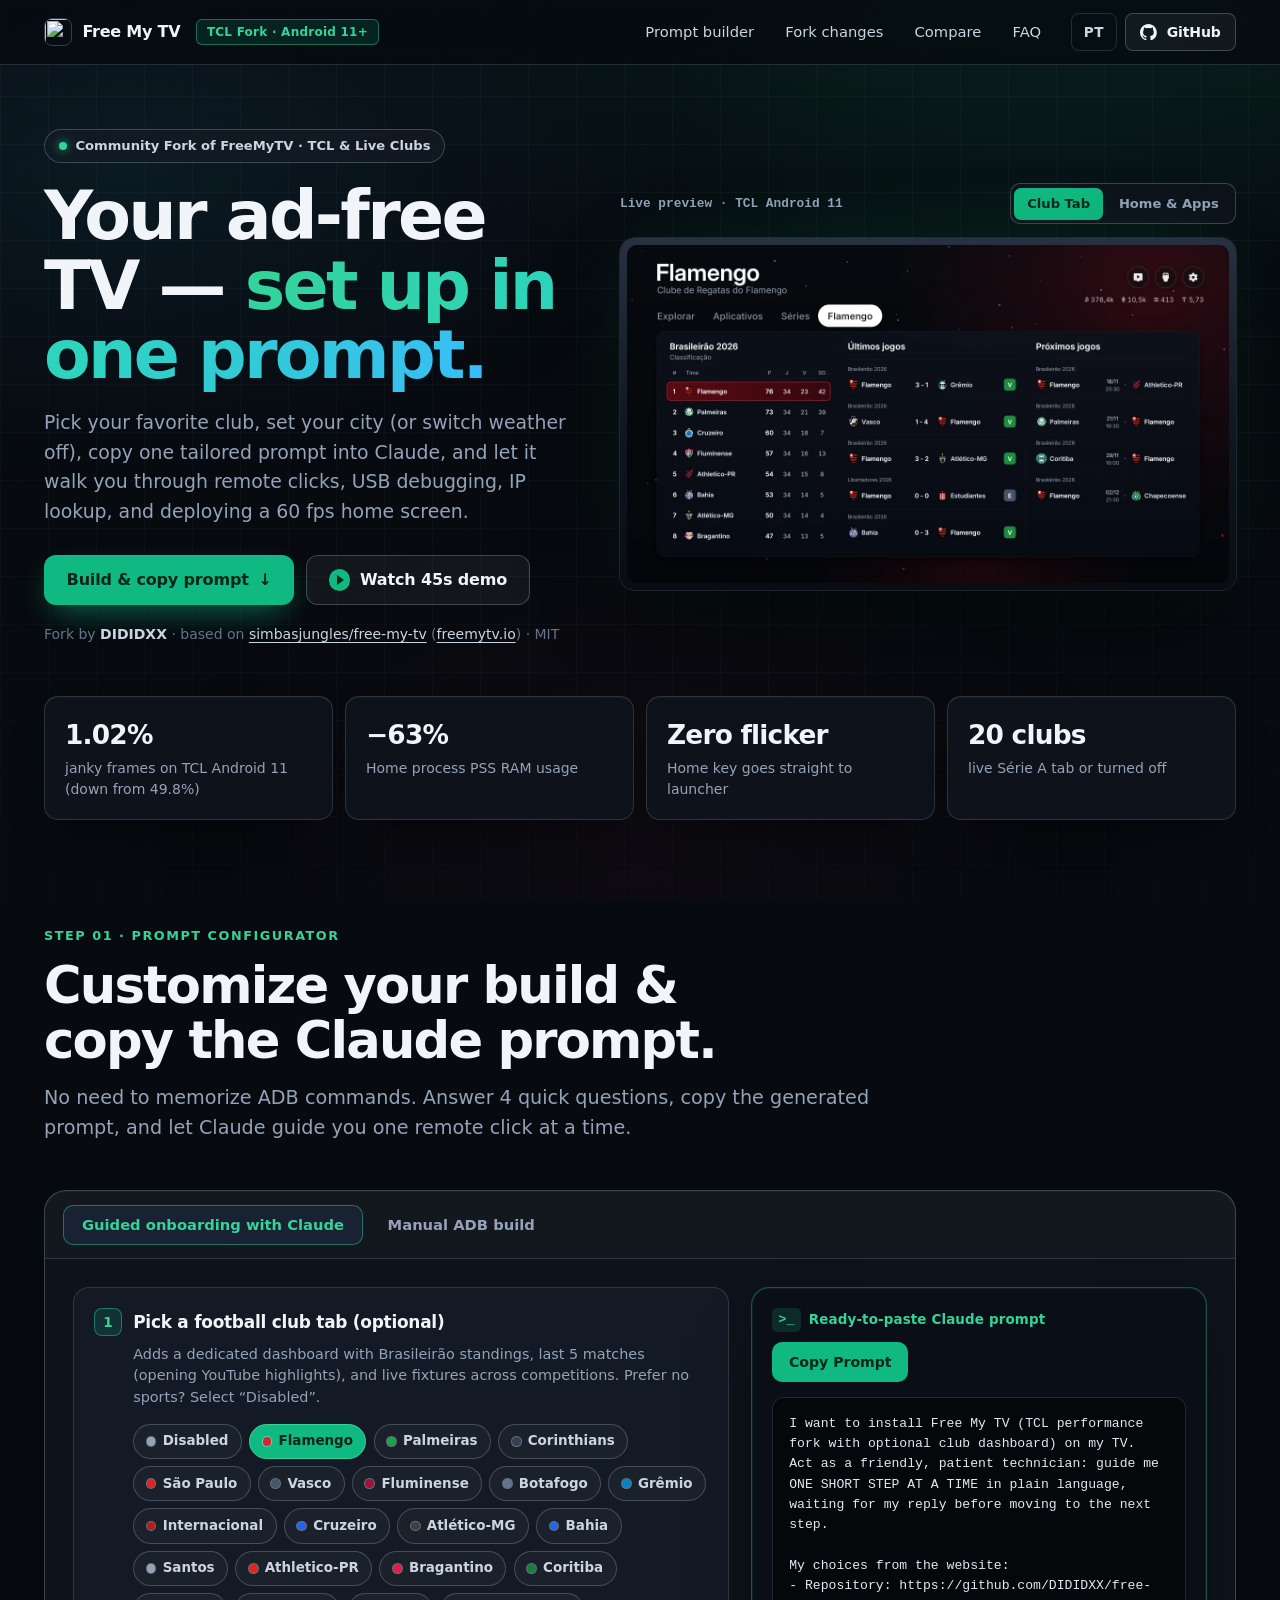
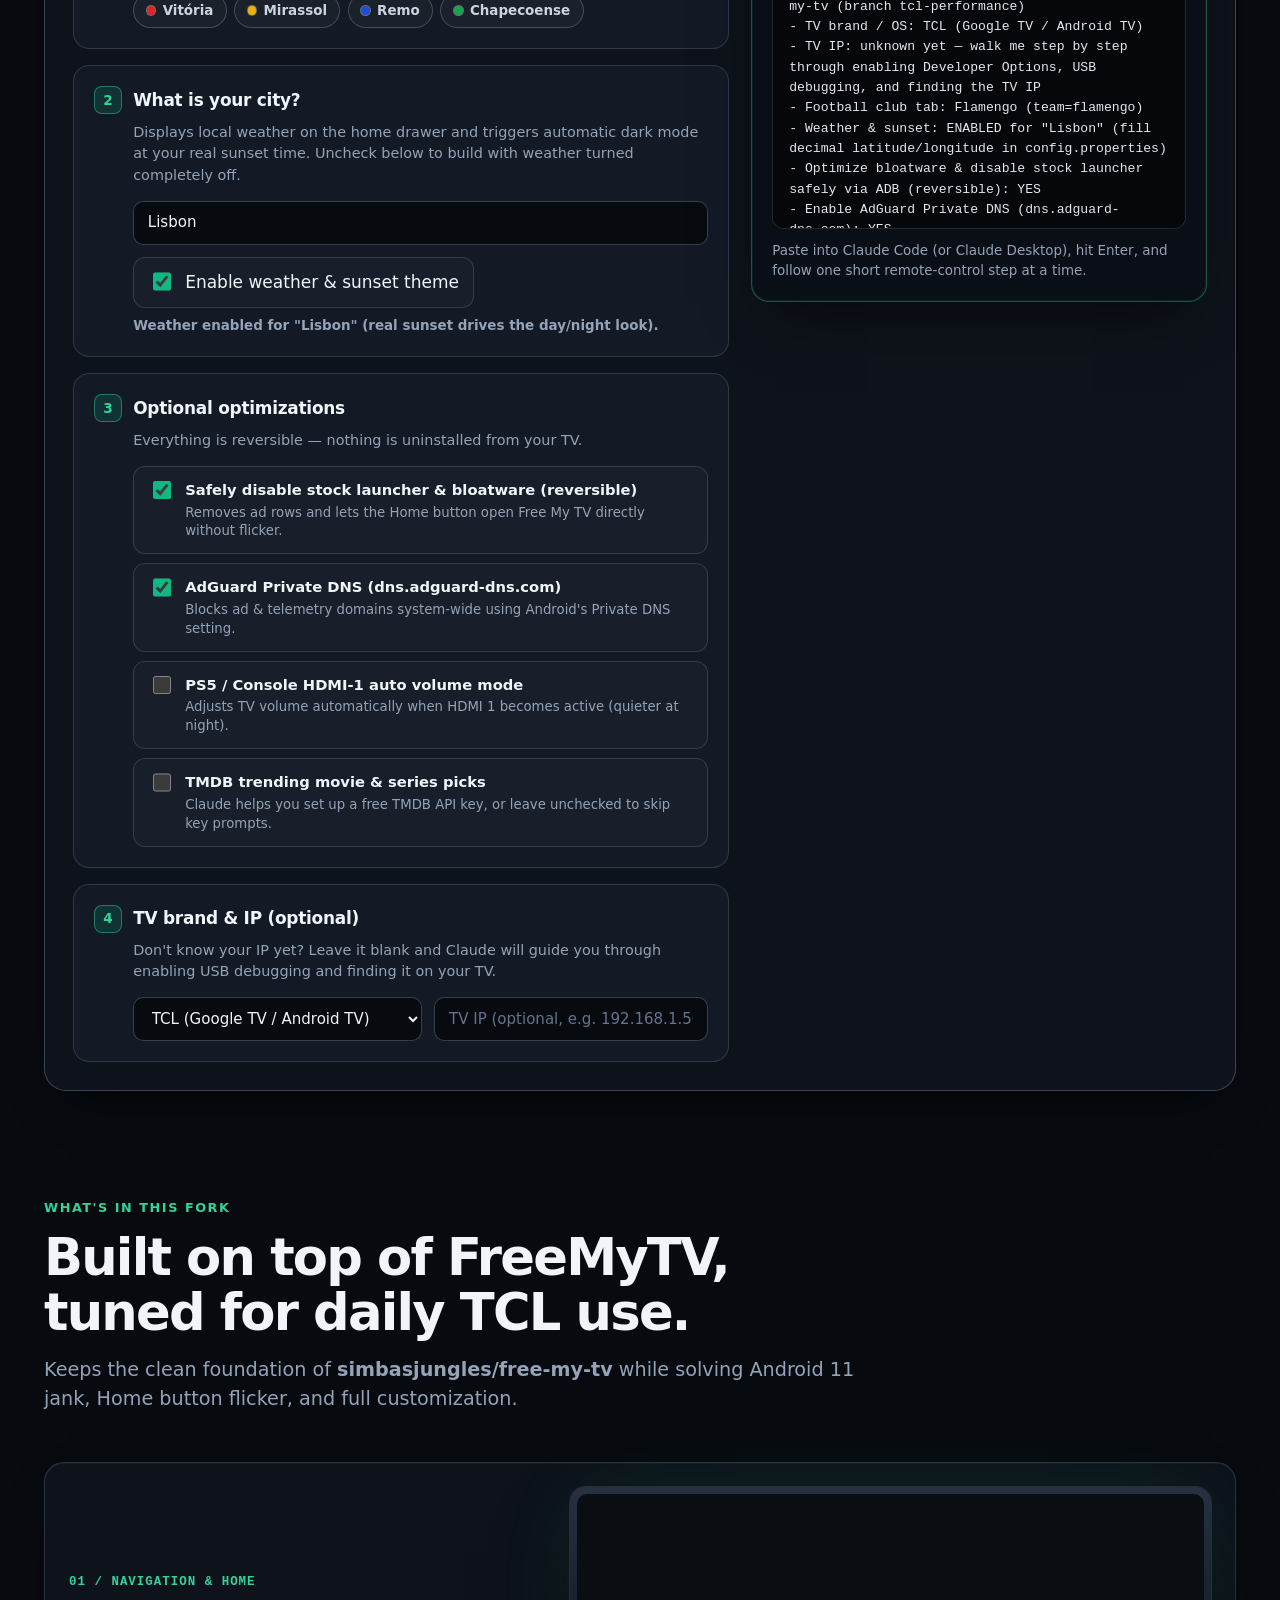
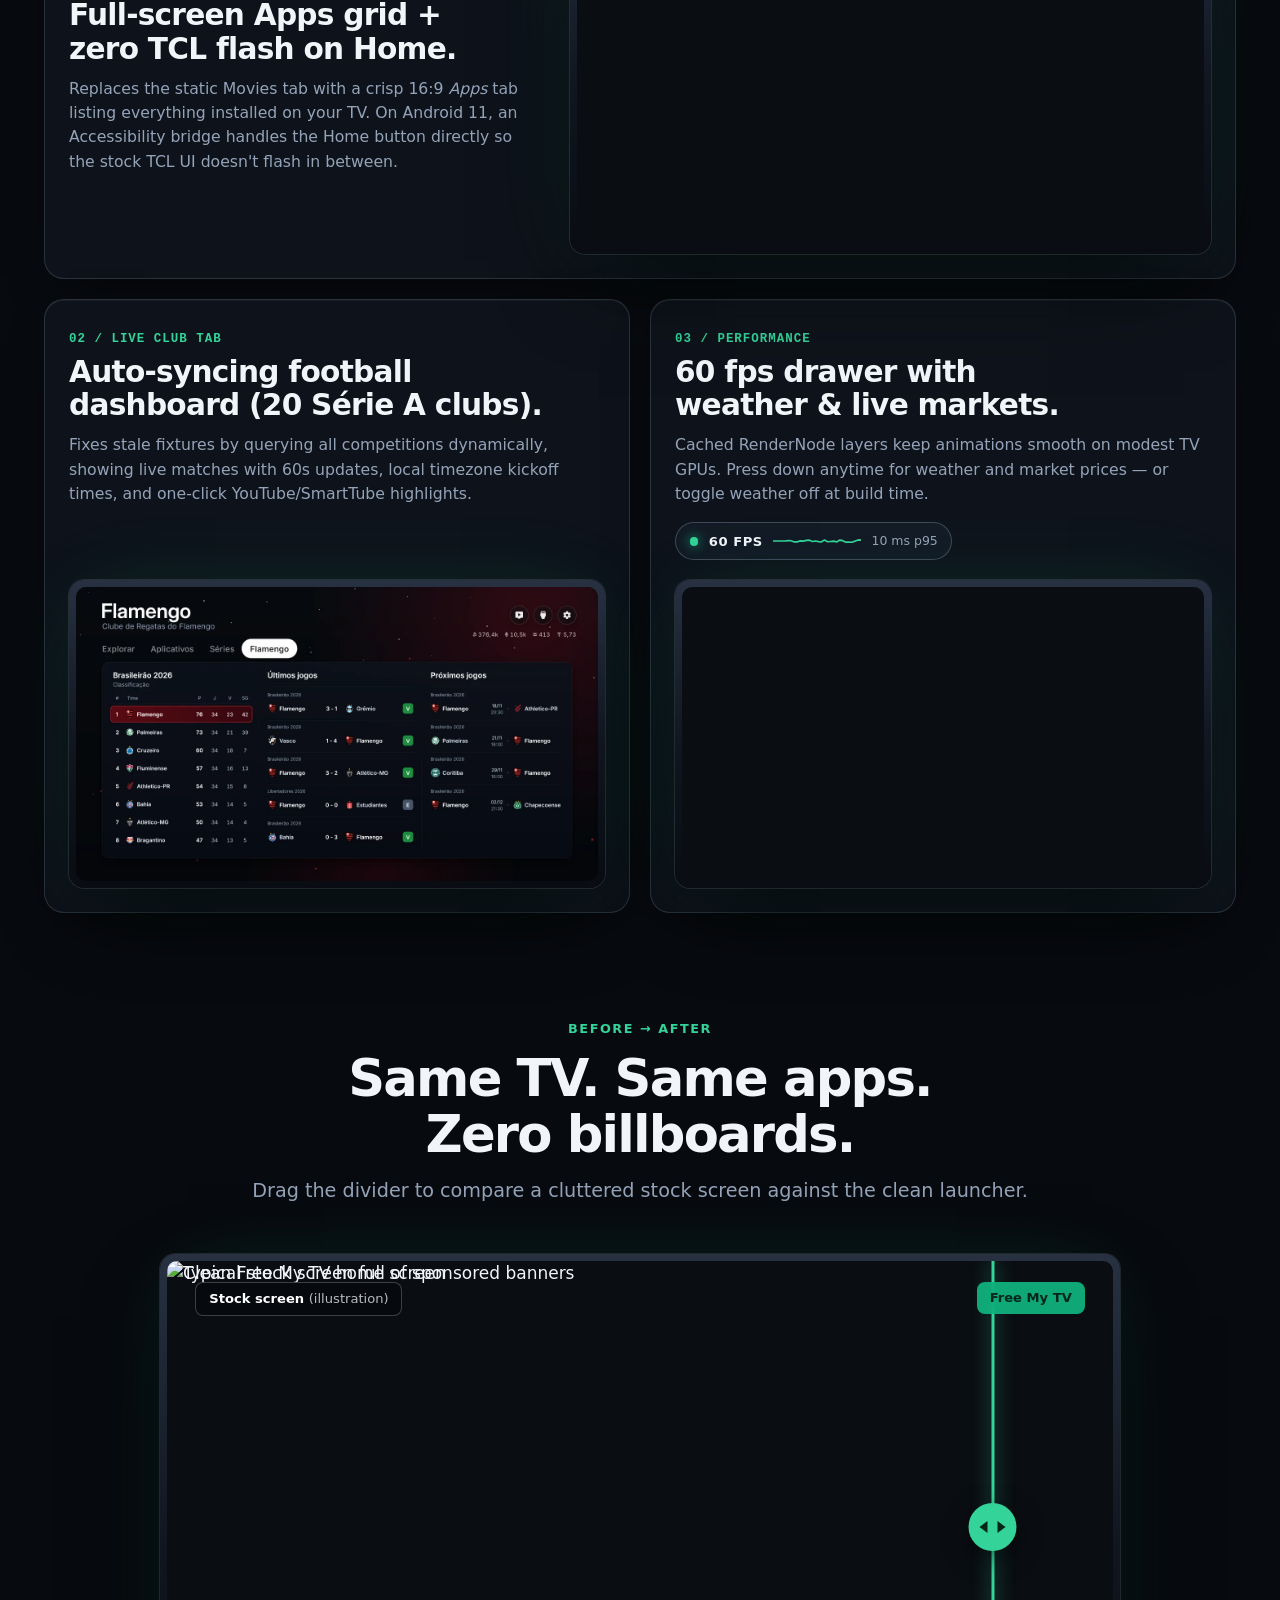
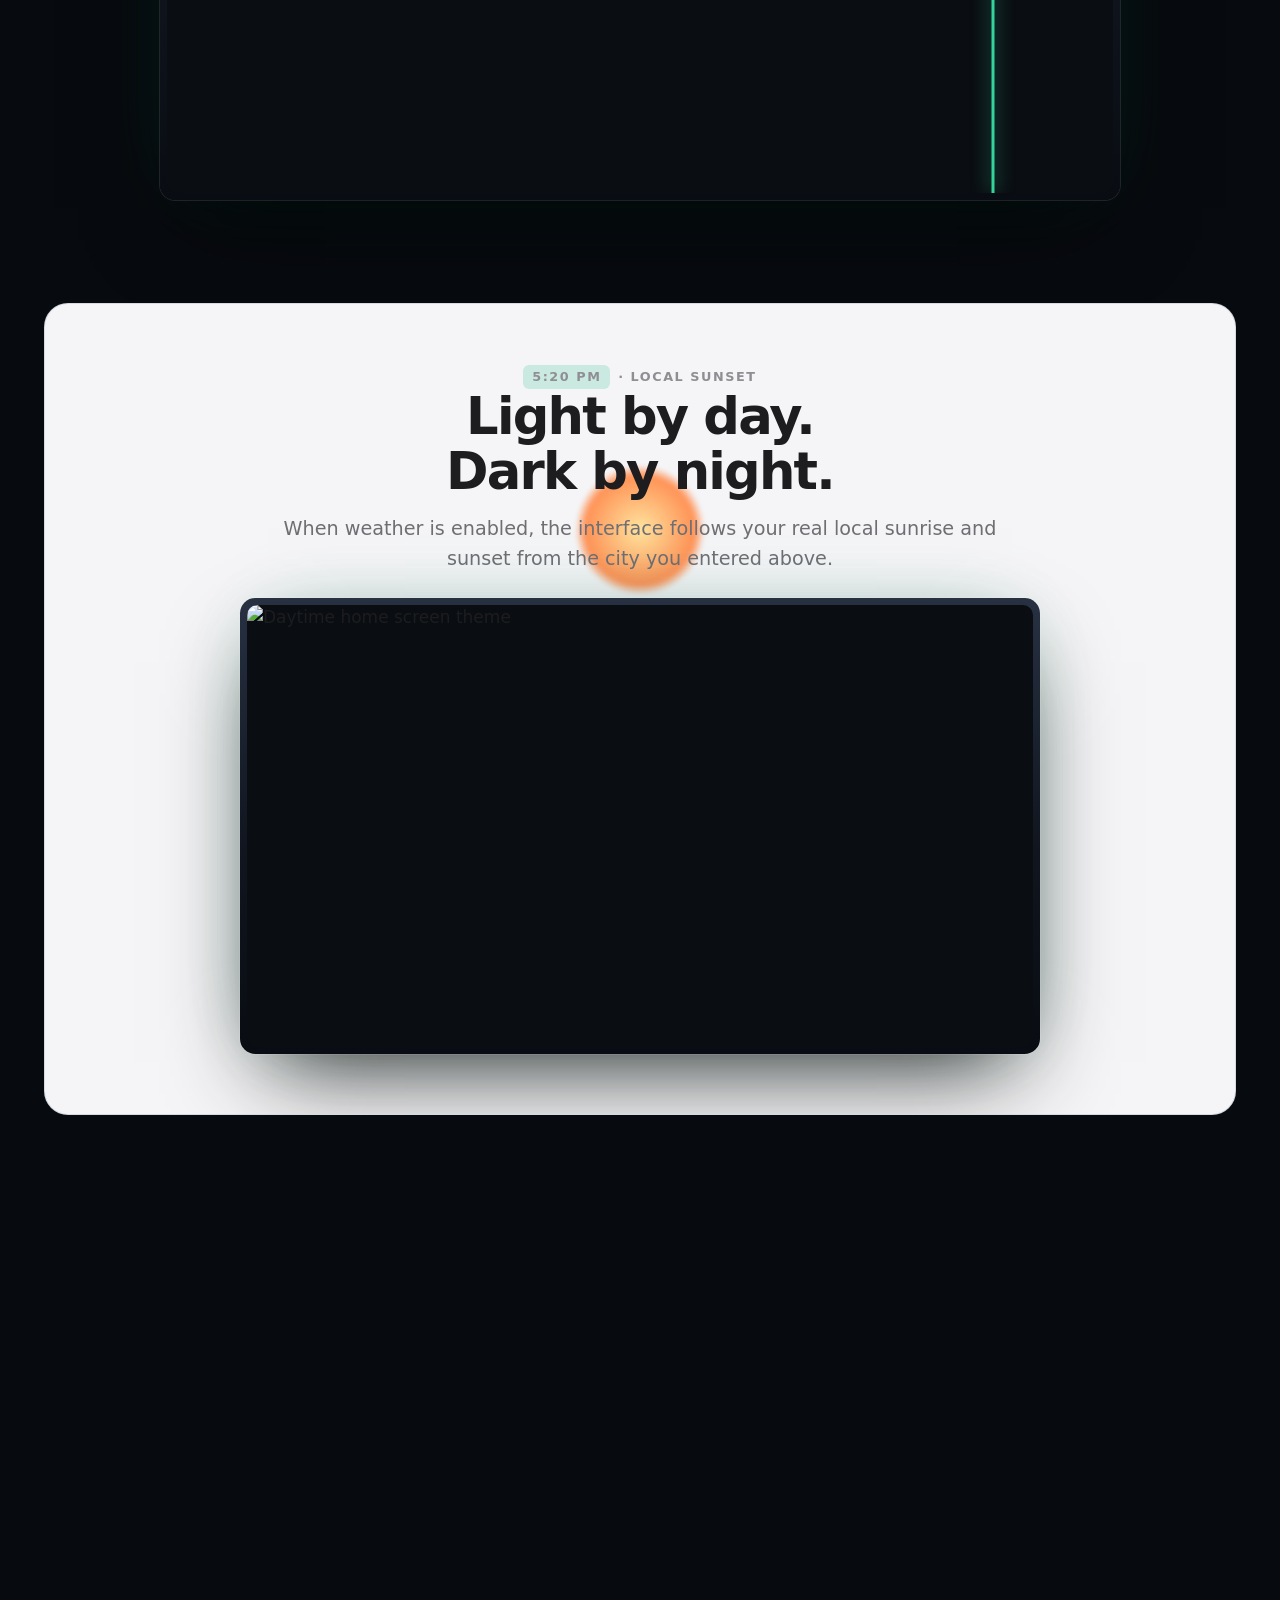
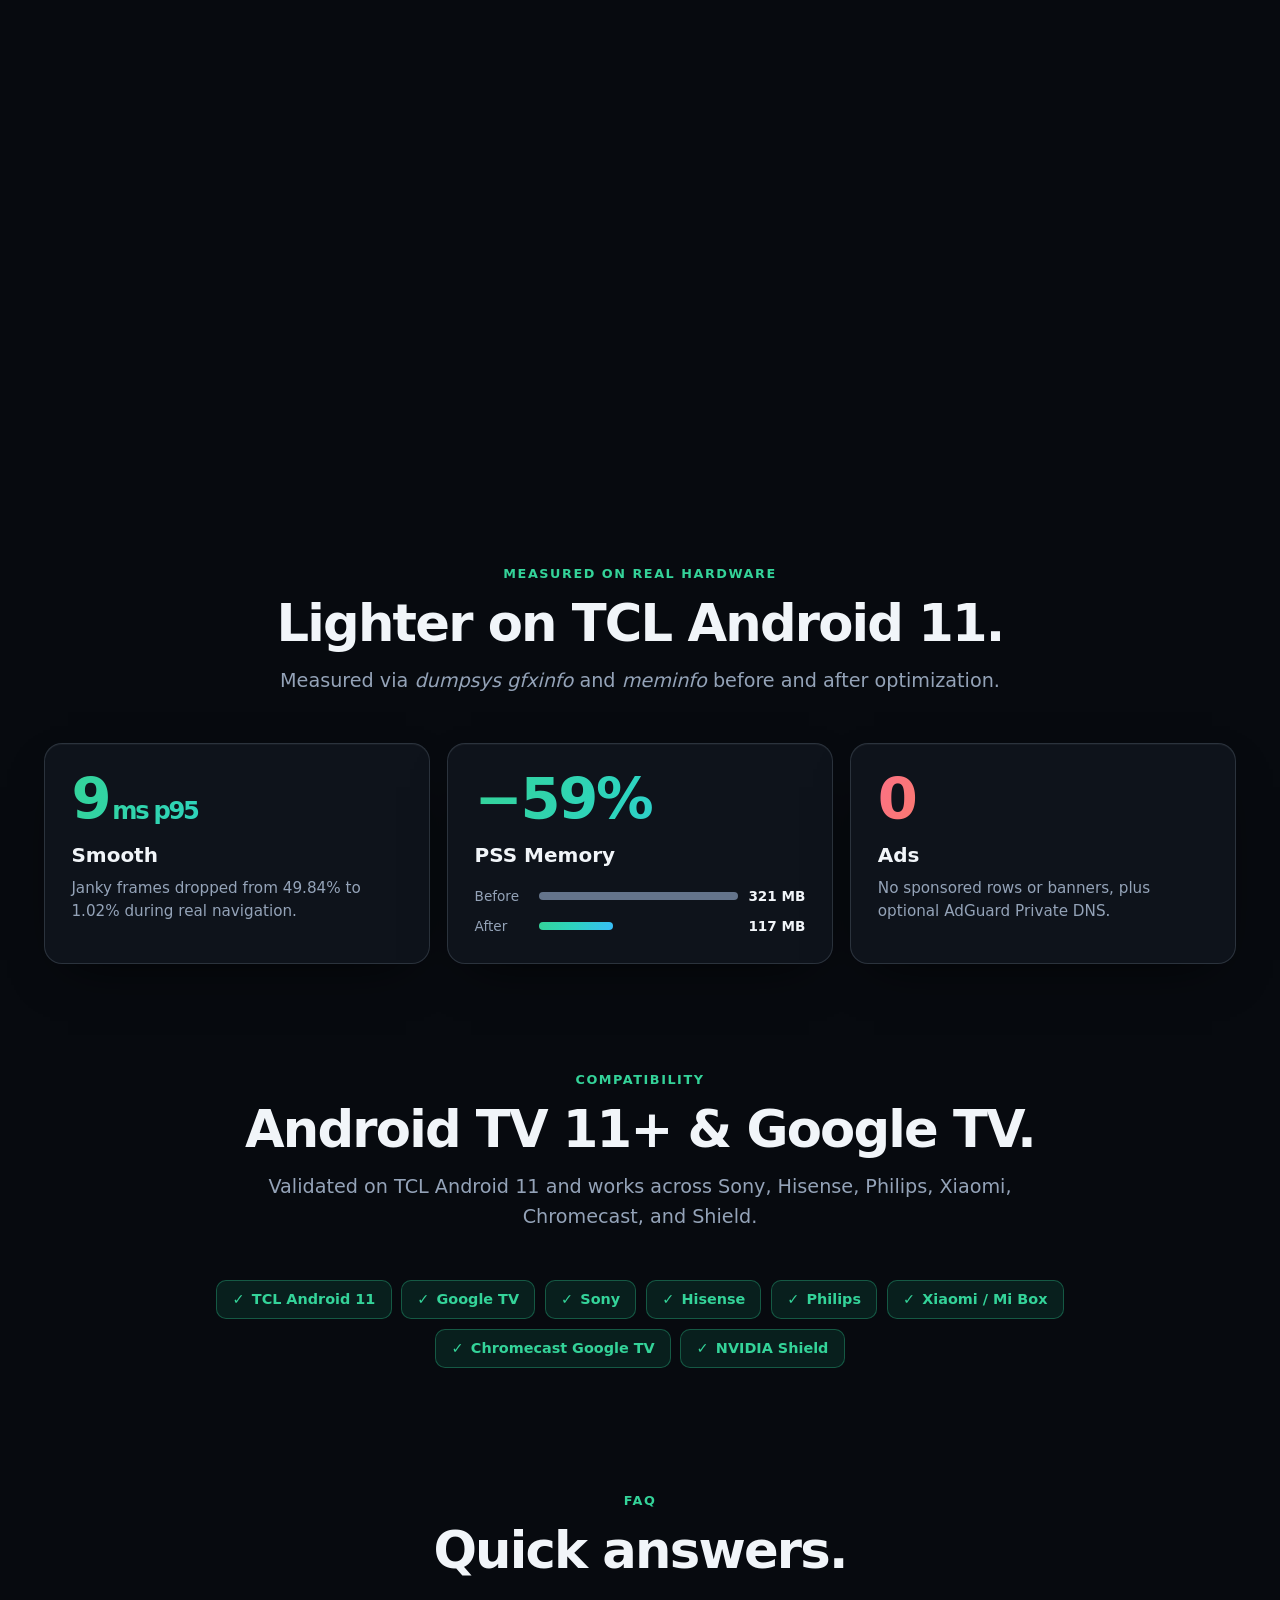
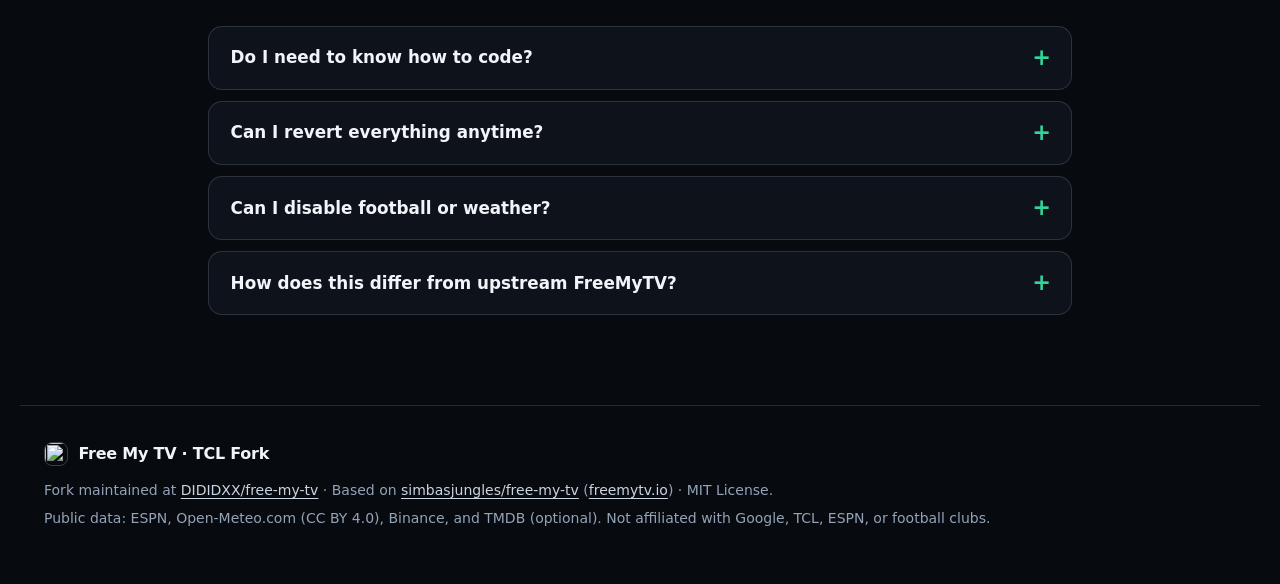
==== commit e785c8ed: "Redesign onboarding website with distinct dark studio identity and live TV preview" ====
--- a/docs/index.html
+++ b/docs/index.html
@@ -4,7 +4,6 @@
   <meta charset="utf-8">
   <meta name="viewport" content="width=device-width, initial-scale=1, viewport-fit=cover">
   <script>
-    // Brazilians (a Portuguese browser or a Brazilian time zone) get the Portuguese page; the PT/EN switch wins.
     (function () {
       var lang;
       try { lang = localStorage.getItem("lang"); } catch (e) {}
@@ -17,25 +16,25 @@
       if (lang === "pt") location.replace("pt/" + location.search + location.hash);
     })();
   </script>
-  <title>Free My TV — a fast, ad-free home screen for Google TV &amp; Android TV</title>
-  <meta name="description" content="Open-source home screen for Google TV and Android TV (Android 11–14+). No ads, 60 fps, full Apps grid, optional football dashboard and sunset theme. Customize below and let Claude walk you through setup step by step.">
+  <title>Free My TV (TCL Fork) — Configure your home screen &amp; install with 1 prompt</title>
+  <meta name="description" content="Open-source Free My TV fork built for TCL Android 11 and Google TV: zero Home button flicker, full Apps grid, live Brazilian Série A dashboard, optional weather, and step-by-step Claude onboarding.">
   <link rel="canonical" href="https://dididxx.github.io/free-my-tv/">
   <link rel="alternate" hreflang="en" href="https://dididxx.github.io/free-my-tv/">
   <link rel="alternate" hreflang="pt-BR" href="https://dididxx.github.io/free-my-tv/pt/">
   <link rel="alternate" hreflang="x-default" href="https://dididxx.github.io/free-my-tv/">
-  <meta name="theme-color" content="#F5F5F7">
+  <meta name="theme-color" content="#070A0F">
   <meta property="og:type" content="website">
   <meta property="og:locale" content="en_US">
   <meta property="og:locale:alternate" content="pt_BR">
   <meta property="og:url" content="https://dididxx.github.io/free-my-tv/">
-  <meta property="og:title" content="Free My TV">
-  <meta property="og:description" content="Configure your preferences on the site, copy one prompt into Claude, and let it guide your TV setup step by step.">
+  <meta property="og:title" content="Free My TV · TCL Fork &amp; 1-Prompt Setup">
+  <meta property="og:description" content="Pick your team, city (or disable weather), copy one tailored prompt into Claude, and let it walk you through ADB TV setup.">
   <meta property="og:image" content="https://dididxx.github.io/free-my-tv/assets/og.jpg">
   <meta property="og:image:width" content="1200">
   <meta property="og:image:height" content="630">
   <meta name="twitter:card" content="summary_large_image">
-  <meta name="twitter:title" content="Free My TV">
-  <meta name="twitter:description" content="A fast, ad-free home screen for Google TV and Android TV. Open source.">
+  <meta name="twitter:title" content="Free My TV · TCL Fork">
+  <meta name="twitter:description" content="Fast, ad-free Google TV / Android TV home screen configured with one prompt.">
   <meta name="twitter:image" content="https://dididxx.github.io/free-my-tv/assets/og.jpg">
   <link rel="icon" type="image/png" href="assets/favicon-64.png">
   <link rel="apple-touch-icon" href="assets/apple-touch-icon.png">
@@ -43,338 +42,327 @@
   <link rel="stylesheet" href="styles.css">
 </head>
 <body>
-  <div class="sky" aria-hidden="true"><span class="blob b1"></span><span class="blob b2"></span><span class="blob b3"></span></div>
+  <div class="studio-bg" aria-hidden="true"></div>
 
   <header class="nav" id="nav">
-    <a class="brand" href="#top" aria-label="Free My TV, back to top">
-      <img src="assets/icon-512.png" alt="" width="30" height="30">
-      <span>Free My TV</span>
-    </a>
-    <nav class="links" aria-label="Sections">
-      <a href="#features">Features</a>
-      <a href="#how">How it works</a>
-      <a href="#install">Configure &amp; Install</a>
-      <a href="#faq">FAQ</a>
-    </nav>
-    <div class="nav-end">
-      <a class="lang" href="pt/" hreflang="pt-BR" lang="pt-BR" data-lang="pt" aria-label="Ler em português">PT</a>
-      <a class="btn btn-dark btn-sm" href="https://github.com/DIDIDXX/free-my-tv" rel="noopener">
-      <svg class="gh" viewBox="0 0 16 16" aria-hidden="true"><path d="M8 0C3.58 0 0 3.58 0 8c0 3.54 2.29 6.53 5.47 7.59.4.07.55-.17.55-.38 0-.19-.01-.82-.01-1.49-2.01.37-2.53-.49-2.69-.94-.09-.23-.48-.94-.82-1.13-.28-.15-.68-.52-.01-.53.63-.01 1.08.58 1.23.82.72 1.21 1.87.87 2.33.66.07-.52.28-.87.51-1.07-1.78-.2-3.64-.89-3.64-3.95 0-.87.31-1.59.82-2.15-.08-.2-.36-1.02.08-2.12 0 0 .67-.21 2.2.82.64-.18 1.32-.27 2-.27.68 0 1.36.09 2 .27 1.53-1.04 2.2-.82 2.2-.82.44 1.1.16 1.92.08 2.12.51.56.82 1.27.82 2.15 0 3.07-1.87 3.75-3.65 3.95.29.25.54.73.54 1.48 0 1.07-.01 1.93-.01 2.2 0 .21.15.46.55.38A8.013 8.013 0 0016 8c0-4.42-3.58-8-8-8z"/></svg>
-      <span>GitHub</span>
+    <div class="nav-inner">
+      <a class="brand" href="#top" aria-label="Free My TV Fork, back to top">
+        <img src="assets/icon-512.png" alt="" width="28" height="28">
+        <span>Free My TV</span>
       </a>
+      <span class="fork-tag">TCL Fork · Android 11+</span>
+
+      <nav class="links" aria-label="Sections">
+        <a href="#install">Prompt builder</a>
+        <a href="#features">Fork changes</a>
+        <a href="#compare">Compare</a>
+        <a href="#faq">FAQ</a>
+      </nav>
+
+      <div class="nav-end">
+        <a class="lang" href="pt/" hreflang="pt-BR" lang="pt-BR" data-lang="pt" aria-label="Ler em português">PT</a>
+        <a class="btn btn-ghost btn-sm" href="https://github.com/DIDIDXX/free-my-tv" rel="noopener">
+          <svg class="gh" viewBox="0 0 16 16" aria-hidden="true"><path d="M8 0C3.58 0 0 3.58 0 8c0 3.54 2.29 6.53 5.47 7.59.4.07.55-.17.55-.38 0-.19-.01-.82-.01-1.49-2.01.37-2.53-.49-2.69-.94-.09-.23-.48-.94-.82-1.13-.28-.15-.68-.52-.01-.53.63-.01 1.08.58 1.23.82.72 1.21 1.87.87 2.33.66.07-.52.28-.87.51-1.07-1.78-.2-3.64-.89-3.64-3.95 0-.87.31-1.59.82-2.15-.08-.2-.36-1.02.08-2.12 0 0 .67-.21 2.2.82.64-.18 1.32-.27 2-.27.68 0 1.36.09 2 .27 1.53-1.04 2.2-.82 2.2-.82.44 1.1.16 1.92.08 2.12.51.56.82 1.27.82 2.15 0 3.07-1.87 3.75-3.65 3.95.29.25.54.73.54 1.48 0 1.07-.01 1.93-.01 2.2 0 .21.15.46.55.38A8.013 8.013 0 0016 8c0-4.42-3.58-8-8-8z"/></svg>
+          <span>GitHub</span>
+        </a>
+      </div>
     </div>
   </header>
 
   <main id="top">
     <!-- Hero -->
     <section class="hero">
-      <div class="hero-copy">
-        <p class="kicker" data-reveal>Open source · Google TV &amp; Android TV 11+</p>
-        <h1 data-reveal>Free your <span class="grad">TV.</span></h1>
-        <p class="lede" data-reveal>Swap the ad-filled, laggy stock home screen for a fast, clean one. Full Apps grid, optional live football club dashboard, weather at a glance, and guided installation by pasting one prompt into Claude.</p>
-        <div class="cta" data-reveal>
-          <a class="btn btn-dark" href="#install">Build my prompt <span aria-hidden="true">→</span></a>
-          <button class="btn btn-glass" type="button" data-film><span class="play" aria-hidden="true"></span>Watch the 45-second film</button>
-        </div>
-        <p class="built" data-reveal>TCL Performance Fork by <b>DIDIDXX</b> · upstream <a href="https://github.com/simbasjungles/free-my-tv" rel="noopener">simbasjungles/free-my-tv</a> · MIT license</p>
-      </div>
-      <div class="hero-stage" data-reveal>
-        <div class="tv tilt" id="heroTv">
-          <div class="screen">
-            <video data-src="assets/nav.mp4" poster="assets/nav-poster.webp" muted loop playsinline preload="none" aria-label="The Free My TV home screen, moving through the apps"></video>
-          </div>
-        </div>
-        <div class="floor" aria-hidden="true"></div>
-      </div>
+      <div class="hero-grid">
+        <div class="hero-copy">
+          <span class="fork-pill" data-reveal><i></i>Community Fork of FreeMyTV · TCL &amp; Live Clubs</span>
+          <h1 data-reveal>Your ad-free TV — <span class="grad">set up in one prompt.</span></h1>
+          <p class="lede" data-reveal>Pick your favorite club, set your city (or switch weather off), copy one tailored prompt into Claude, and let it walk you through remote clicks, USB debugging, IP lookup, and deploying a 60 fps home screen.</p>
+          <div class="cta" data-reveal>
+            <a class="btn btn-primary" href="#install">Build &amp; copy prompt <span aria-hidden="true">↓</span></a>
+            <button class="btn btn-ghost" type="button" data-film><span class="play" aria-hidden="true"></span>Watch 45s demo</button>
+          </div>
+          <p class="built" data-reveal>Fork by <b>DIDIDXX</b> · based on <a href="https://github.com/simbasjungles/free-my-tv" rel="noopener">simbasjungles/free-my-tv</a> (<a href="https://freemytv.io/" rel="noopener">freemytv.io</a>) · MIT</p>
+        </div>
+
+        <div class="hero-showcase" data-reveal>
+          <div class="stage-bar">
+            <span class="stage-label">Live preview · TCL Android 11</span>
+            <div class="view-switch" role="group" aria-label="Switch TV preview">
+              <button type="button" data-hero-view="club" aria-pressed="true">Club Tab</button>
+              <button type="button" data-hero-view="home" aria-pressed="false">Home &amp; Apps</button>
+            </div>
+          </div>
+          <div class="tv" id="heroTv">
+            <div class="screen">
+              <img data-hero-panel="club" src="assets/club-tab.webp" alt="Live Flamengo club dashboard running on TCL Android 11 with standings, recent scores, and upcoming matches">
+              <video data-hero-panel="home" hidden data-src="assets/nav.mp4" poster="assets/nav-poster.webp" muted loop playsinline preload="none" aria-label="Clean home screen browsing installed apps"></video>
+            </div>
+          </div>
+        </div>
+      </div>
+
       <ul class="stats" data-reveal>
-        <li><b>1.02%</b><span>janky frames (down from 49.8%) on TCL Android 11</span></li>
-        <li><b>−63%</b><span>home process PSS memory</span></li>
-        <li><b>0</b><span>ads, banners or promos</span></li>
-        <li><b>1 button</b><span>back to stock, anytime</span></li>
+        <li><b>1.02%</b><span>janky frames on TCL Android 11 (down from 49.8%)</span></li>
+        <li><b>−63%</b><span>Home process PSS RAM usage</span></li>
+        <li><b>Zero flicker</b><span>Home key goes straight to launcher</span></li>
+        <li><b>20 clubs</b><span>live Série A tab or turned off</span></li>
       </ul>
     </section>
 
-    <!-- Before / after -->
+    <!-- Primary Onboarding Prompt Builder -->
+    <section class="section install" id="install">
+      <div class="head" data-reveal>
+        <p class="kicker">Step 01 · Prompt Configurator</p>
+        <h2>Customize your build &amp; copy the Claude prompt.</h2>
+        <p class="sub">No need to memorize ADB commands. Answer 4 quick questions, copy the generated prompt, and let Claude guide you one remote click at a time.</p>
+      </div>
+
+      <div class="panel" data-reveal>
+        <div class="tabs" role="tablist" aria-label="Install method">
+          <button role="tab" aria-selected="true" aria-controls="tab-claude" id="t-claude">Guided onboarding with Claude</button>
+          <button role="tab" aria-selected="false" aria-controls="tab-manual" id="t-manual">Manual ADB build</button>
+        </div>
+
+        <div class="tabpanel" id="tab-claude" role="tabpanel" aria-labelledby="t-claude">
+          <div class="wizard-layout" id="onboardingWizard">
+            <div class="wizard-steps">
+              <!-- 1. Club -->
+              <div class="w-step">
+                <div class="w-head"><span class="w-badge">1</span><h4>Pick a football club tab (optional)</h4></div>
+                <p class="w-desc">Adds a dedicated dashboard with Brasileirão standings, last 5 matches (opening YouTube highlights), and live fixtures across competitions. Prefer no sports? Select “Disabled”.</p>
+                <div class="w-clubs" role="group" aria-label="Select football club">
+                  <button class="club-pill" type="button" data-club="none" data-name="Disabled" aria-pressed="false"><span class="club-dot" style="--dot:#94a3b8"></span>Disabled</button>
+                  <button class="club-pill" type="button" data-club="flamengo" data-name="Flamengo" aria-pressed="true"><span class="club-dot" style="--dot:#d92332"></span>Flamengo</button>
+                  <button class="club-pill" type="button" data-club="palmeiras" data-name="Palmeiras" aria-pressed="false"><span class="club-dot" style="--dot:#16a34a"></span>Palmeiras</button>
+                  <button class="club-pill" type="button" data-club="corinthians" data-name="Corinthians" aria-pressed="false"><span class="club-dot" style="--dot:#334155"></span>Corinthians</button>
+                  <button class="club-pill" type="button" data-club="sao-paulo" data-name="São Paulo" aria-pressed="false"><span class="club-dot" style="--dot:#dc2626"></span>São Paulo</button>
+                  <button class="club-pill" type="button" data-club="vasco" data-name="Vasco" aria-pressed="false"><span class="club-dot" style="--dot:#475569"></span>Vasco</button>
+                  <button class="club-pill" type="button" data-club="fluminense" data-name="Fluminense" aria-pressed="false"><span class="club-dot" style="--dot:#9f1239"></span>Fluminense</button>
+                  <button class="club-pill" type="button" data-club="botafogo" data-name="Botafogo" aria-pressed="false"><span class="club-dot" style="--dot:#64748b"></span>Botafogo</button>
+                  <button class="club-pill" type="button" data-club="gremio" data-name="Grêmio" aria-pressed="false"><span class="club-dot" style="--dot:#0284c7"></span>Grêmio</button>
+                  <button class="club-pill" type="button" data-club="internacional" data-name="Internacional" aria-pressed="false"><span class="club-dot" style="--dot:#b91c1c"></span>Internacional</button>
+                  <button class="club-pill" type="button" data-club="cruzeiro" data-name="Cruzeiro" aria-pressed="false"><span class="club-dot" style="--dot:#2563eb"></span>Cruzeiro</button>
+                  <button class="club-pill" type="button" data-club="atletico-mg" data-name="Atlético-MG" aria-pressed="false"><span class="club-dot" style="--dot:#3f3f46"></span>Atlético-MG</button>
+                  <button class="club-pill" type="button" data-club="bahia" data-name="Bahia" aria-pressed="false"><span class="club-dot" style="--dot:#2563eb"></span>Bahia</button>
+                  <button class="club-pill" type="button" data-club="santos" data-name="Santos" aria-pressed="false"><span class="club-dot" style="--dot:#94a3b8"></span>Santos</button>
+                  <button class="club-pill" type="button" data-club="athletico-pr" data-name="Athletico-PR" aria-pressed="false"><span class="club-dot" style="--dot:#dc2626"></span>Athletico-PR</button>
+                  <button class="club-pill" type="button" data-club="bragantino" data-name="Bragantino" aria-pressed="false"><span class="club-dot" style="--dot:#e11d48"></span>Bragantino</button>
+                  <button class="club-pill" type="button" data-club="coritiba" data-name="Coritiba" aria-pressed="false"><span class="club-dot" style="--dot:#15803d"></span>Coritiba</button>
+                  <button class="club-pill" type="button" data-club="vitoria" data-name="Vitória" aria-pressed="false"><span class="club-dot" style="--dot:#dc2626"></span>Vitória</button>
+                  <button class="club-pill" type="button" data-club="mirassol" data-name="Mirassol" aria-pressed="false"><span class="club-dot" style="--dot:#eab308"></span>Mirassol</button>
+                  <button class="club-pill" type="button" data-club="remo" data-name="Remo" aria-pressed="false"><span class="club-dot" style="--dot:#1d4ed8"></span>Remo</button>
+                  <button class="club-pill" type="button" data-club="chapecoense" data-name="Chapecoense" aria-pressed="false"><span class="club-dot" style="--dot:#16a34a"></span>Chapecoense</button>
+                </div>
+              </div>
+
+              <!-- 2. City & Weather -->
+              <div class="w-step">
+                <div class="w-head"><span class="w-badge">2</span><h4>What is your city?</h4></div>
+                <p class="w-desc">Displays local weather on the home drawer and triggers automatic dark mode at your real sunset time. Uncheck below to build with weather turned completely off.</p>
+                <div class="w-row">
+                  <input class="w-input" id="wizCity" type="text" placeholder="e.g. Lisbon" value="Lisbon" aria-label="Your city">
+                  <label class="w-check">
+                    <input id="wizWeather" type="checkbox" checked>
+                    <span>Enable weather &amp; sunset theme</span>
+                  </label>
+                </div>
+                <p class="w-status" id="wizWeatherStatus"></p>
+              </div>
+
+              <!-- 3. Extras -->
+              <div class="w-step">
+                <div class="w-head"><span class="w-badge">3</span><h4>Optional optimizations</h4></div>
+                <p class="w-desc">Everything is reversible — nothing is uninstalled from your TV.</p>
+                <div class="w-checks">
+                  <label class="w-check">
+                    <input id="wizDebloat" type="checkbox" checked>
+                    <span><b>Safely disable stock launcher &amp; bloatware (reversible)</b><small>Removes ad rows and lets the Home button open Free My TV directly without flicker.</small></span>
+                  </label>
+                  <label class="w-check">
+                    <input id="wizAdguard" type="checkbox" checked>
+                    <span><b>AdGuard Private DNS (dns.adguard-dns.com)</b><small>Blocks ad &amp; telemetry domains system-wide using Android's Private DNS setting.</small></span>
+                  </label>
+                  <label class="w-check">
+                    <input id="wizPs5" type="checkbox">
+                    <span><b>PS5 / Console HDMI-1 auto volume mode</b><small>Adjusts TV volume automatically when HDMI 1 becomes active (quieter at night).</small></span>
+                  </label>
+                  <label class="w-check">
+                    <input id="wizTmdb" type="checkbox">
+                    <span><b>TMDB trending movie &amp; series picks</b><small>Claude helps you set up a free TMDB API key, or leave unchecked to skip key prompts.</small></span>
+                  </label>
+                </div>
+              </div>
+
+              <!-- 4. Brand & IP -->
+              <div class="w-step">
+                <div class="w-head"><span class="w-badge">4</span><h4>TV brand &amp; IP (optional)</h4></div>
+                <p class="w-desc">Don't know your IP yet? Leave it blank and Claude will guide you through enabling USB debugging and finding it on your TV.</p>
+                <div class="w-row">
+                  <select class="w-select" id="wizBrand" aria-label="TV brand">
+                    <option value="TCL (Google TV / Android TV)">TCL (Google TV / Android TV)</option>
+                    <option value="Other Google TV / Android TV (Sony, Hisense, Philips, Xiaomi, Chromecast)">Other Google TV / Android TV</option>
+                    <option value="Auto-detect via ADB">Not sure — auto-detect via ADB</option>
+                  </select>
+                  <input class="w-input" id="wizIp" type="text" placeholder="TV IP (optional, e.g. 192.168.1.50)" aria-label="Optional TV IP">
+                </div>
+              </div>
+            </div>
+
+            <!-- Sticky Generated Prompt -->
+            <aside class="prompt-card" aria-label="Generated prompt">
+              <div class="prompt-bar">
+                <span class="prompt-title">Ready-to-paste Claude prompt</span>
+                <button class="prompt-copy" id="wizCopyPrompt" type="button">Copy Prompt</button>
+              </div>
+              <pre class="prompt-pre" id="wizPrompt"></pre>
+              <p class="prompt-hint">Paste into Claude Code (or Claude Desktop), hit Enter, and follow one short remote-control step at a time.</p>
+            </aside>
+          </div>
+        </div>
+
+        <div class="tabpanel" id="tab-manual" role="tabpanel" aria-labelledby="t-manual" hidden>
+          <ol class="howto">
+            <li><b>On the TV:</b> Settings → System → About → press <em>Android TV OS build</em> 7 times. Back in System, open <em>Developer options</em> and enable <em>USB debugging</em>. Note its IP in Network.</li>
+            <li><b>Mac tools:</b>
+              <div class="code"><code>brew install --cask temurin@17 android-commandlinetools android-platform-tools &amp;&amp; sdkmanager "build-tools;34.0.0" "platforms;android-34"</code><button class="copy-btn" type="button" aria-label="Copy command">Copy</button></div>
+            </li>
+            <li><b>Clone &amp; build:</b> configure <em>team=</em>, <em>city=</em>, <em>weather_enabled=</em> and <em>ps5_hdmi_volume=</em> in <em>config.properties</em>.
+              <div class="code"><code>git clone -b tcl-performance https://github.com/DIDIDXX/free-my-tv &amp;&amp; cd free-my-tv &amp;&amp; cp config.example.properties config.properties &amp;&amp; bash build.sh</code><button class="copy-btn" type="button" aria-label="Copy command">Copy</button></div>
+            </li>
+            <li><b>Install via ADB:</b>
+              <div class="code"><code>adb connect 192.168.1.50:5555 &amp;&amp; adb install -r FreeMyTV.apk</code><button class="copy-btn" type="button" aria-label="Copy command">Copy</button></div>
+            </li>
+          </ol>
+        </div>
+      </div>
+    </section>
+
+    <!-- What changed in this fork (Bento) -->
+    <section class="section features" id="features">
+      <div class="head" data-reveal>
+        <p class="kicker">What's in this fork</p>
+        <h2>Built on top of FreeMyTV, tuned for daily TCL use.</h2>
+        <p class="sub">Keeps the clean foundation of <strong>simbasjungles/free-my-tv</strong> while solving Android 11 jank, Home button flicker, and full customization.</p>
+      </div>
+
+      <div class="bento">
+        <article class="bento-card wide" data-reveal>
+          <div>
+            <span class="bento-num">01 / NAVIGATION &amp; HOME</span>
+            <h3>Full-screen Apps grid + zero TCL flash on Home.</h3>
+            <p>Replaces the static Movies tab with a crisp 16:9 <em>Apps</em> tab listing everything installed on your TV. On Android 11, an Accessibility bridge handles the Home button directly so the stock TCL UI doesn't flash in between.</p>
+          </div>
+          <div class="tv"><div class="screen"><video data-src="assets/nav.mp4" poster="assets/nav-poster.webp" muted loop playsinline preload="none" aria-label="Moving across the app shelf"></video></div></div>
+        </article>
+
+        <article class="bento-card" data-reveal>
+          <div>
+            <span class="bento-num">02 / LIVE CLUB TAB</span>
+            <h3>Auto-syncing football dashboard (20 Série A clubs).</h3>
+            <p>Fixes stale fixtures by querying all competitions dynamically, showing live matches with 60s updates, local timezone kickoff times, and one-click YouTube/SmartTube highlights.</p>
+          </div>
+          <div class="tv"><div class="screen"><img src="assets/club-tab.webp" alt="Live Flamengo club tab showing 2026 standings, results, and upcoming fixtures" loading="lazy"></div></div>
+        </article>
+
+        <article class="bento-card" data-reveal>
+          <div>
+            <span class="bento-num">03 / PERFORMANCE</span>
+            <h3>60 fps drawer with weather &amp; live markets.</h3>
+            <p>Cached RenderNode layers keep animations smooth on modest TV GPUs. Press down anytime for weather and market prices — or toggle weather off at build time.</p>
+            <div class="hud" aria-hidden="true"><i></i><b>60 FPS</b><svg viewBox="0 0 120 24" preserveAspectRatio="none"><polyline id="spark" fill="none" points=""/></svg><span>10 ms p95</span></div>
+          </div>
+          <div class="tv"><div class="screen"><video data-src="assets/drawer.mp4" poster="assets/drawer-poster.webp" muted loop playsinline preload="none" aria-label="Bottom drawer with weather and crypto prices"></video></div></div>
+        </article>
+      </div>
+    </section>
+
+    <!-- Before / After -->
     <section class="section compare" id="compare">
-      <div class="head" data-reveal>
+      <div class="head center" data-reveal>
         <p class="kicker">Before → after</p>
-        <h2>Your home screen shouldn't be a billboard.</h2>
-        <p class="sub">Drag to compare. Same TV, same apps, minus the sponsored rows and UI stutter.</p>
-      </div>
-      <div class="tv ba" id="ba" data-reveal tabindex="0" role="slider" aria-label="Compare the stock home screen with Free My TV" aria-valuemin="0" aria-valuemax="100" aria-valuenow="50">
+        <h2>Same TV. Same apps. Zero billboards.</h2>
+        <p class="sub">Drag the divider to compare a cluttered stock screen against the clean launcher.</p>
+      </div>
+      <div class="tv ba" id="ba" data-reveal tabindex="0" role="slider" aria-label="Compare stock home screen with Free My TV" aria-valuemin="0" aria-valuemax="100" aria-valuenow="50">
         <div class="screen">
-          <img class="after" src="assets/home-day.webp" alt="The Free My TV home screen: three picks, a glass shelf of apps" loading="lazy">
-          <div class="before-wrap"><img class="before" src="assets/before.webp" alt="A typical stock home screen full of sponsored rows (illustration)" loading="lazy"></div>
-          <span class="tag tag-l">Stock home screen <em>(illustration)</em></span>
+          <img class="after" src="assets/home-day.webp" alt="Clean Free My TV home screen" loading="lazy">
+          <div class="before-wrap"><img class="before" src="assets/before.webp" alt="Typical stock screen full of sponsored banners" loading="lazy"></div>
+          <span class="tag tag-l">Stock screen <em>(illustration)</em></span>
           <span class="tag tag-r">Free My TV</span>
           <div class="handle" aria-hidden="true"><span></span></div>
         </div>
       </div>
     </section>
 
-    <!-- Features -->
-    <section class="section features" id="features">
-      <article class="feature" data-reveal>
-        <div class="copy">
-          <p class="kicker">Home &amp; Apps</p>
-          <h3>Your apps, front and center.</h3>
-          <p>The streaming apps you actually use on a glass shelf, plus a full-screen 16:9 <em>Apps</em> tab with every app installed on the TV — rendered via cached RenderNodes so even Android 11 TVs stay silky smooth.</p>
-        </div>
-        <div class="tv"><div class="screen"><video data-src="assets/nav.mp4" poster="assets/nav-poster.webp" muted loop playsinline preload="none" aria-label="Moving across the app shelf"></video></div></div>
-      </article>
-
-      <article class="feature flip" data-reveal>
-        <div class="copy">
-          <p class="kicker">Club &amp; Picks</p>
-          <h3>Live football dashboard and ad-free picks.</h3>
-          <p>Pick your favorite Brazilian Série A club below (or disable it cleanly) to get a live standings window, recent results with one-click highlight playback, and upcoming fixtures in your local timezone.</p>
-        </div>
-        <div class="tv"><div class="screen"><video data-src="assets/tabs.mp4" poster="assets/tabs-poster.webp" muted loop playsinline preload="none" aria-label="Switching tabs"></video></div></div>
-      </article>
-
-      <article class="feature" data-reveal>
-        <div class="copy">
-          <p class="kicker">Speed</p>
-          <h3>Weather and markets, one press away.</h3>
-          <p>Press down for the hour-by-hour forecast, sunrise and sunset, and live crypto prices — or leave weather turned off completely for a leaner build.</p>
-          <div class="hud" aria-hidden="true"><i></i><b>60 FPS</b><svg viewBox="0 0 120 24" preserveAspectRatio="none"><polyline id="spark" fill="none" points=""/></svg><span>10 ms p95</span></div>
-        </div>
-        <div class="tv"><div class="screen"><video data-src="assets/drawer.mp4" poster="assets/drawer-poster.webp" muted loop playsinline preload="none" aria-label="The drawer with weather and crypto opening"></video></div></div>
-      </article>
-    </section>
-
-    <!-- Sunset: scroll to go from day to night -->
+    <!-- Sunset Scroll Showcase -->
     <section class="sunset" id="sunset" aria-label="Light by day, dark by night">
       <div class="sticky">
         <div class="stars" aria-hidden="true"></div>
         <div class="sun" aria-hidden="true"></div>
         <div class="moon" aria-hidden="true"></div>
         <div class="head">
-          <p class="kicker"><span class="clock" id="sunClock">5:20 PM</span> · your city's real sunset</p>
-          <h2><span class="w-day">Light by day.</span> <span class="w-night">Dark by night.</span></h2>
-          <p class="sub">Enter your city below so Free My TV follows your real local sunset — or switch weather off to skip Open-Meteo completely.</p>
+          <p class="kicker"><span class="clock" id="sunClock">5:20 PM</span> · local sunset</p>
+          <h2>Light by day. Dark by night.</h2>
+          <p class="sub">When weather is enabled, the interface follows your real local sunrise and sunset from the city you entered above.</p>
         </div>
         <div class="tv"><div class="screen">
-          <img src="assets/day.webp" alt="The home screen during the day" loading="lazy">
-          <img class="night" src="assets/night.webp" alt="The same home screen at night" loading="lazy">
+          <img src="assets/day.webp" alt="Daytime home screen theme" loading="lazy">
+          <img class="night" src="assets/night.webp" alt="Nighttime home screen theme" loading="lazy">
         </div></div>
       </div>
     </section>
 
     <!-- Numbers -->
     <section class="section numbers" id="numbers">
-      <div class="head" data-reveal>
-        <p class="kicker">Measured on a real TCL Android 11 TV</p>
-        <h2>Lighter, faster, quieter.</h2>
-        <p class="sub">Before and after our rendering and system optimization pass on the same TCL Android TV.</p>
+      <div class="head center" data-reveal>
+        <p class="kicker">Measured on real hardware</p>
+        <h2>Lighter on TCL Android 11.</h2>
+        <p class="sub">Measured via <em>dumpsys gfxinfo</em> and <em>meminfo</em> before and after optimization.</p>
       </div>
       <div class="cards">
-        <div class="card" data-reveal><b class="big grad-mint"><span data-count="10">0</span><small>ms p95</small></b><h4>Smooth</h4><p>Janky frames dropped from 49.84% to 1.02% during navigation.</p></div>
-        <div class="card" data-reveal><b class="big grad-sky">−<span data-count="63">0</span>%</b><h4>PSS Memory</h4>
+        <div class="card" data-reveal><b class="big grad-mint"><span data-count="10">0</span><small>ms p95</small></b><h4>Smooth</h4><p>Janky frames dropped from 49.84% to 1.02% during real navigation.</p></div>
+        <div class="card" data-reveal><b class="big grad-mint">−<span data-count="63">0</span>%</b><h4>PSS Memory</h4>
           <div class="bars"><div><span>Before</span><i style="--w:100%"></i><em>321 MB</em></div><div><span>After</span><i style="--w:37%"></i><em>117 MB</em></div></div>
         </div>
-        <div class="card" data-reveal><b class="big grad-sun">0</b><h4>Ads</h4><p>No sponsored banners, rows or promos. Optional AdGuard DNS support.</p></div>
-      </div>
-    </section>
-
-    <!-- How it works -->
-    <section class="section how" id="how">
-      <div class="head" data-reveal>
-        <p class="kicker">How it works</p>
-        <h2>No root. Guided onboarding in 1 prompt.</h2>
-      </div>
-      <ol class="steps">
-        <li class="step" data-reveal>
-          <span class="num">1</span>
-          <h4>Answer 4 quick questions</h4>
-          <p>Pick your club (or none), enter your city (or switch weather off), and toggle optional optimizations right below.</p>
-        </li>
-        <li class="step" data-reveal>
-          <span class="num">2</span>
-          <h4>Paste into Claude Code</h4>
-          <p>Claude acts like a patient technician — guiding you one remote click at a time to enable USB debugging, grab your TV IP, build and deploy.</p>
-        </li>
-        <li class="step" data-reveal>
-          <span class="num">3</span>
-          <h4>Undo anytime</h4>
-          <p>Nothing is uninstalled. One button restores the factory home screen, screensaver and disabled bloatware packages.</p>
-        </li>
-      </ol>
-    </section>
-
-    <!-- Install / Interactive Onboarding Generator -->
-    <section class="section install" id="install">
-      <div class="head" data-reveal>
-        <p class="kicker">Onboarding</p>
-        <h2>Customize your build &amp; copy the Claude prompt.</h2>
-        <p class="sub">Answer below, copy the tailored prompt, and paste it into Claude Code — it walks you through every TV step patiently.</p>
-      </div>
-      <div class="panel" data-reveal>
-        <div class="tabs" role="tablist" aria-label="Install method">
-          <button role="tab" aria-selected="true" aria-controls="tab-claude" id="t-claude">Guided with Claude</button>
-          <button role="tab" aria-selected="false" aria-controls="tab-manual" id="t-manual">Manual build</button>
-        </div>
-
-        <div class="tabpanel" id="tab-claude" role="tabpanel" aria-labelledby="t-claude">
-          <div class="wizard" id="onboardingWizard">
-            <!-- 1. Club -->
-            <div class="w-step">
-              <div class="w-head"><span class="w-badge">1</span><h4>Pick a football club tab (optional)</h4></div>
-              <p class="w-desc">Adds a live Brasileirão Série A dashboard tab (standings, last 5 matches with YouTube highlights, upcoming schedule). Pick “Disabled” for a clean 3-tab setup.</p>
-              <div class="w-clubs" role="group" aria-label="Select football club">
-                <button class="club-pill" type="button" data-club="none" data-name="Disabled" aria-pressed="false"><span class="club-dot" style="--dot:#8e8e93"></span>Disabled</button>
-                <button class="club-pill" type="button" data-club="flamengo" data-name="Flamengo" aria-pressed="true"><span class="club-dot" style="--dot:#d92332"></span>Flamengo</button>
-                <button class="club-pill" type="button" data-club="palmeiras" data-name="Palmeiras" aria-pressed="false"><span class="club-dot" style="--dot:#16a34a"></span>Palmeiras</button>
-                <button class="club-pill" type="button" data-club="corinthians" data-name="Corinthians" aria-pressed="false"><span class="club-dot" style="--dot:#111827"></span>Corinthians</button>
-                <button class="club-pill" type="button" data-club="sao-paulo" data-name="São Paulo" aria-pressed="false"><span class="club-dot" style="--dot:#dc2626"></span>São Paulo</button>
-                <button class="club-pill" type="button" data-club="vasco" data-name="Vasco" aria-pressed="false"><span class="club-dot" style="--dot:#1f2937"></span>Vasco</button>
-                <button class="club-pill" type="button" data-club="fluminense" data-name="Fluminense" aria-pressed="false"><span class="club-dot" style="--dot:#9f1239"></span>Fluminense</button>
-                <button class="club-pill" type="button" data-club="botafogo" data-name="Botafogo" aria-pressed="false"><span class="club-dot" style="--dot:#334155"></span>Botafogo</button>
-                <button class="club-pill" type="button" data-club="gremio" data-name="Grêmio" aria-pressed="false"><span class="club-dot" style="--dot:#0284c7"></span>Grêmio</button>
-                <button class="club-pill" type="button" data-club="internacional" data-name="Internacional" aria-pressed="false"><span class="club-dot" style="--dot:#b91c1c"></span>Internacional</button>
-                <button class="club-pill" type="button" data-club="cruzeiro" data-name="Cruzeiro" aria-pressed="false"><span class="club-dot" style="--dot:#2563eb"></span>Cruzeiro</button>
-                <button class="club-pill" type="button" data-club="atletico-mg" data-name="Atlético-MG" aria-pressed="false"><span class="club-dot" style="--dot:#18181b"></span>Atlético-MG</button>
-                <button class="club-pill" type="button" data-club="bahia" data-name="Bahia" aria-pressed="false"><span class="club-dot" style="--dot:#2563eb"></span>Bahia</button>
-                <button class="club-pill" type="button" data-club="santos" data-name="Santos" aria-pressed="false"><span class="club-dot" style="--dot:#64748b"></span>Santos</button>
-                <button class="club-pill" type="button" data-club="athletico-pr" data-name="Athletico-PR" aria-pressed="false"><span class="club-dot" style="--dot:#dc2626"></span>Athletico-PR</button>
-                <button class="club-pill" type="button" data-club="bragantino" data-name="Bragantino" aria-pressed="false"><span class="club-dot" style="--dot:#e11d48"></span>Bragantino</button>
-                <button class="club-pill" type="button" data-club="coritiba" data-name="Coritiba" aria-pressed="false"><span class="club-dot" style="--dot:#15803d"></span>Coritiba</button>
-                <button class="club-pill" type="button" data-club="vitoria" data-name="Vitória" aria-pressed="false"><span class="club-dot" style="--dot:#dc2626"></span>Vitória</button>
-                <button class="club-pill" type="button" data-club="mirassol" data-name="Mirassol" aria-pressed="false"><span class="club-dot" style="--dot:#eab308"></span>Mirassol</button>
-                <button class="club-pill" type="button" data-club="remo" data-name="Remo" aria-pressed="false"><span class="club-dot" style="--dot:#1d4ed8"></span>Remo</button>
-                <button class="club-pill" type="button" data-club="chapecoense" data-name="Chapecoense" aria-pressed="false"><span class="club-dot" style="--dot:#16a34a"></span>Chapecoense</button>
-              </div>
-            </div>
-
-            <!-- 2. City & Weather -->
-            <div class="w-step">
-              <div class="w-head"><span class="w-badge">2</span><h4>What's your city?</h4></div>
-              <p class="w-desc">Used to fetch local weather and switch smoothly to dark mode at your city's real sunset. Don't want weather? Just uncheck below and your build keeps weather turned off.</p>
-              <div class="w-row">
-                <input class="w-input" id="wizCity" type="text" placeholder="e.g. Lisbon" value="Lisbon" aria-label="Your city">
-                <label class="w-check">
-                  <input id="wizWeather" type="checkbox" checked>
-                  <span>Enable live weather &amp; sunset theme</span>
-                </label>
-              </div>
-              <p class="w-status" id="wizWeatherStatus"></p>
-            </div>
-
-            <!-- 3. Extras -->
-            <div class="w-step">
-              <div class="w-head"><span class="w-badge">3</span><h4>Optional extras</h4></div>
-              <p class="w-desc">Pick the tweaks you want Claude to configure for your setup.</p>
-              <div class="w-checks">
-                <label class="w-check">
-                  <input id="wizDebloat" type="checkbox" checked>
-                  <span><b>Disable stock launcher &amp; bloatware safely (reversible)</b><small>Eliminates flicker and speeds up the Home button — restores anytime via Original mode.</small></span>
-                </label>
-                <label class="w-check">
-                  <input id="wizAdguard" type="checkbox" checked>
-                  <span><b>Enable AdGuard Private DNS (dns.adguard-dns.com)</b><small>Blocks ad &amp; telemetry domains system-wide via Android's built-in Private DNS setting.</small></span>
-                </label>
-                <label class="w-check">
-                  <input id="wizPs5" type="checkbox">
-                  <span><b>PS5 / Console HDMI-1 auto volume mode</b><small>Automatically lowers or balances TV volume when your console connects on HDMI 1.</small></span>
-                </label>
-                <label class="w-check">
-                  <input id="wizTmdb" type="checkbox">
-                  <span><b>Include TMDB trending movie &amp; show picks</b><small>Claude will help you create a free TMDB API key, or leave unchecked to skip setup prompts.</small></span>
-                </label>
-              </div>
-            </div>
-
-            <!-- 4. TV Brand & Optional IP -->
-            <div class="w-step">
-              <div class="w-head"><span class="w-badge">4</span><h4>Your TV brand &amp; IP (optional)</h4></div>
-              <p class="w-desc">Don't know your TV's IP yet? Leave it blank and Claude will walk you through enabling Developer Options and finding it on your TV.</p>
-              <div class="w-row">
-                <select class="w-select" id="wizBrand" aria-label="TV brand">
-                  <option value="TCL (Google TV / Android TV)">TCL (Google TV / Android TV)</option>
-                  <option value="Other Google TV / Android TV (Sony, Hisense, Philips, Xiaomi, Chromecast)">Other Google TV / Android TV</option>
-                  <option value="Auto-detect via ADB">Not sure — detect automatically</option>
-                </select>
-                <input class="w-input" id="wizIp" type="text" placeholder="TV IP (optional, e.g. 192.168.1.50)" aria-label="Optional TV IP">
-              </div>
-            </div>
-
-            <!-- Generated Prompt -->
-            <div class="prompt-card">
-              <div class="prompt-bar">
-                <span>Tailored prompt ready for Claude / Claude Code</span>
-                <button class="prompt-copy" id="wizCopyPrompt" type="button">Copy Prompt for Claude</button>
-              </div>
-              <pre class="prompt-pre" id="wizPrompt"></pre>
-              <p class="prompt-hint">Open Claude Code (or Claude Desktop), paste this prompt, hit Enter, and follow one short step at a time.</p>
-            </div>
-          </div>
-        </div>
-
-        <div class="tabpanel" id="tab-manual" role="tabpanel" aria-labelledby="t-manual" hidden>
-          <ol class="howto">
-            <li><b>On the TV:</b> Settings → System → About → press <em>Android TV OS build</em> 7 times. Back in System, open <em>Developer options</em> and turn on <em>USB debugging</em>. Note its IP address.</li>
-            <li><b>Tools on Mac:</b>
-              <div class="code"><code>brew install --cask temurin@17 android-commandlinetools android-platform-tools &amp;&amp; sdkmanager "build-tools;34.0.0" "platforms;android-34"</code><button class="copy-btn" type="button" aria-label="Copy command">Copy</button></div>
-            </li>
-            <li><b>Clone &amp; build:</b> copy <em>config.example.properties</em> to <em>config.properties</em> and set <em>team=</em>, <em>city=</em>, <em>weather_enabled=</em> and <em>ps5_hdmi_volume=</em>.
-              <div class="code"><code>git clone -b tcl-performance https://github.com/DIDIDXX/free-my-tv &amp;&amp; cd free-my-tv &amp;&amp; cp config.example.properties config.properties &amp;&amp; bash build.sh</code><button class="copy-btn" type="button" aria-label="Copy command">Copy</button></div>
-            </li>
-            <li><b>Install:</b>
-              <div class="code"><code>adb connect 192.168.1.50:5555 &amp;&amp; adb install -r FreeMyTV.apk</code><button class="copy-btn" type="button" aria-label="Copy command">Copy</button></div>
-            </li>
-            <li><b>On the TV:</b> open <em>Free My TV</em> → <em>Home Screen</em> → <em>Free My TV</em> and accept debugging (<em>Always allow</em>).</li>
-          </ol>
-        </div>
-      </div>
-    </section>
-
-    <!-- Compatibility -->
+        <div class="card" data-reveal><b class="big grad-sun">0</b><h4>Ads</h4><p>No sponsored rows or banners, plus optional AdGuard Private DNS.</p></div>
+      </div>
+    </section>
+
+    <!-- Compatibility & FAQ -->
     <section class="section compat" id="compat">
-      <div class="head" data-reveal>
+      <div class="head center" data-reveal>
         <p class="kicker">Compatibility</p>
-        <h2>Works with any Google TV or Android TV.</h2>
-        <p class="sub">Runs natively on Android 11–14+ TVs including TCL Android 11. Other TVs (LG, Samsung) can run it on any Google TV HDMI streamer.</p>
+        <h2>Android TV 11+ &amp; Google TV.</h2>
+        <p class="sub">Validated on TCL Android 11 and works across Sony, Hisense, Philips, Xiaomi, Chromecast, and Shield.</p>
       </div>
       <div class="chips" data-reveal>
-        <span class="chip ok">Google TV</span><span class="chip ok">Android TV 11+</span><span class="chip ok">TCL</span><span class="chip ok">Sony</span>
-        <span class="chip ok">Hisense</span><span class="chip ok">Philips</span><span class="chip ok">Xiaomi</span><span class="chip ok">Chromecast with Google TV</span>
-        <span class="chip ok">NVIDIA Shield</span><span class="chip ok">onn 4K</span>
-      </div>
-      <p class="note" data-reveal>Different brand or OS version? The prompt above instructs Claude to inspect your TV read-only via ADB and adapt cleanly.</p>
-    </section>
-
-    <!-- FAQ -->
+        <span class="chip ok">TCL Android 11</span><span class="chip ok">Google TV</span><span class="chip ok">Sony</span>
+        <span class="chip ok">Hisense</span><span class="chip ok">Philips</span><span class="chip ok">Xiaomi / Mi Box</span>
+        <span class="chip ok">Chromecast Google TV</span><span class="chip ok">NVIDIA Shield</span>
+      </div>
+    </section>
+
     <section class="section faq" id="faq">
-      <div class="head" data-reveal>
+      <div class="head center" data-reveal>
         <p class="kicker">FAQ</p>
-        <h2>Good questions.</h2>
+        <h2>Quick answers.</h2>
       </div>
       <div class="qs" data-reveal>
-        <details><summary>Is it safe?</summary><p>It only uses Android's standard developer commands — no root, nothing uninstalled. Picture, sound, inputs, remote and Google Play Services stay untouched, and one button brings back stock.</p></details>
-        <details><summary>Does it work on Android 11 TCL TVs?</summary><p>Yes — this fork specifically targets Android 11 compatibility, cuts GPU frame jank from ~50% down to ~1%, and removes stock launcher flicker.</p></details>
-        <details><summary>Can I disable football or weather?</summary><p>Yes: pick <em>Disabled</em> for the club or uncheck weather in the configurator above.</p></details>
-        <details><summary>Does it collect any data?</summary><p>No accounts, no analytics, no tracking. It only talks directly to ESPN (when a club is enabled), Open-Meteo (when weather is enabled), Binance, and TMDB (if you configure a key).</p></details>
-      </div>
-    </section>
-
-    <!-- Final CTA -->
-    <section class="final" data-reveal>
-      <h2>Free your TV tonight.</h2>
-      <p class="sub">Open source, ten guided minutes with Claude, one button to undo.</p>
-      <div class="cta">
-        <a class="btn btn-dark" href="#install">Build my prompt <span aria-hidden="true">→</span></a>
-        <a class="btn btn-glass" href="https://github.com/DIDIDXX/free-my-tv" rel="noopener">View on GitHub</a>
+        <details><summary>Do I need to know how to code?</summary><p>No. Pick your preferences above, copy the tailored prompt, and paste it into Claude Code. It guides you step by step with your TV remote.</p></details>
+        <details><summary>Can I revert everything anytime?</summary><p>Yes. Nothing is uninstalled. Disabled stock packages can be re-enabled anytime via the in-app <em>Original</em> button.</p></details>
+        <details><summary>Can I disable football or weather?</summary><p>Yes — choose <em>Disabled</em> in step 1 or uncheck weather in step 2 so your APK skips them completely.</p></details>
+        <details><summary>How does this differ from upstream FreeMyTV?</summary><p>This fork of <em>simbasjungles/free-my-tv</em> targets TCL Android 11 smoothness, eliminates Home-button launcher flash, replaces Movies with a full Apps grid, supports 20 Série A clubs, and adds this 1-prompt onboarding builder.</p></details>
       </div>
     </section>
   </main>
 
   <footer class="foot">
-    <div class="brand"><img src="assets/icon-512.png" alt="" width="24" height="24"><span>Free My TV</span></div>
-    <p>TCL Performance &amp; Club Dashboard Fork by <a href="https://github.com/DIDIDXX/free-my-tv" rel="noopener">DIDIDXX</a>, based on <a href="https://github.com/simbasjungles/free-my-tv" rel="noopener">simbasjungles/free-my-tv</a>. MIT license.</p>
-    <p>Data sources: ESPN, Open-Meteo.com (CC BY 4.0), Binance, and TMDB. Icons: Material Symbols. Font: Inter.</p>
+    <div class="brand"><img src="assets/icon-512.png" alt="" width="24" height="24"><span>Free My TV · TCL Fork</span></div>
+    <p>Fork maintained at <a href="https://github.com/DIDIDXX/free-my-tv" rel="noopener">DIDIDXX/free-my-tv</a> · Based on <a href="https://github.com/simbasjungles/free-my-tv" rel="noopener">simbasjungles/free-my-tv</a> (<a href="https://freemytv.io/" rel="noopener">freemytv.io</a>) · MIT License.</p>
+    <p>Public data: ESPN, Open-Meteo.com (CC BY 4.0), Binance, and TMDB (optional). Not affiliated with Google, TCL, ESPN, or football clubs.</p>
   </footer>
 
-  <dialog class="film" id="film" aria-label="The Free My TV film">
+  <dialog class="film" id="film" aria-label="Free My TV demo video">
     <button class="close" type="button" aria-label="Close">×</button>
     <video controls playsinline preload="none" poster="assets/film-poster.webp"><source src="assets/film.mp4" type="video/mp4"></video>
   </dialog>
--- a/docs/styles.css
+++ b/docs/styles.css
@@ -6,24 +6,30 @@
 }
 
 :root {
-  --bg: #f5f5f7;
-  --ink: #1d1d1f;
-  --ink-2: #3a3a3c;
-  --muted: #6e6e73;
-  --faint: #8e8e93;
-  --line: rgba(0, 0, 0, 0.08);
-  --glass: rgba(255, 255, 255, 0.6);
-  --glass-2: rgba(255, 255, 255, 0.82);
-  --stroke: rgba(255, 255, 255, 0.8);
-  --shadow-1: 0 1px 2px rgba(20, 16, 40, 0.05), 0 10px 30px rgba(20, 16, 40, 0.06);
-  --shadow-2: 0 2px 8px rgba(20, 16, 40, 0.05), 0 40px 90px -20px rgba(50, 30, 90, 0.22);
-  --dusk: linear-gradient(100deg, #ff9f5a 0%, #ff5f9e 50%, #8c7cff 100%);
-  --sun: linear-gradient(100deg, #ffb86b 0%, #ff7a59 48%, #ff5fa2 100%);
-  --sky: linear-gradient(100deg, #5ac8fa 0%, #7c8cff 55%, #b48cff 100%);
-  --mint: linear-gradient(100deg, #30d158 0%, #2fc6a2 50%, #5ac8fa 100%);
+  --bg: #070a0f;
+  --bg-elev: #0e131b;
+  --bg-card: #131a25;
+  --bg-card-2: #182232;
+  --ink: #f1f5f9;
+  --ink-2: #cbd5e1;
+  --muted: #94a3b8;
+  --faint: #64748b;
+  --line: rgba(148, 163, 184, 0.22);
+  --border-ui: rgba(148, 163, 184, 0.34);
+  --accent: #10b981;
+  --accent-bright: #34d399;
+  --accent-ink: #03261a;
+  --cyan: #38bdf8;
+  --amber: #f59e0b;
+  --ember: #f43f5e;
+  --brand-grad: linear-gradient(110deg, #34d399 0%, #2dd4bf 46%, #38bdf8 100%);
+  --ember-grad: linear-gradient(110deg, #fb7185 0%, #f59e0b 100%);
+  --shadow-card: 0 1px 0 rgba(255, 255, 255, 0.04) inset, 0 20px 50px -24px rgba(0, 0, 0, 0.78);
+  --shadow-tv: 0 0 0 1px rgba(255, 255, 255, 0.1), 0 36px 90px -28px rgba(0, 0, 0, 0.88), 0 0 80px -24px rgba(16, 185, 129, 0.24);
   --ease: cubic-bezier(0.16, 1, 0.3, 1);
-  --max: 1180px;
-  color-scheme: light;
+  --max: 1240px;
+  color-scheme: dark;
+  accent-color: var(--accent);
 }
 
 *,
@@ -42,12 +48,14 @@
   background: var(--bg);
   color: var(--ink);
   font-family: "Inter", system-ui, -apple-system, "Segoe UI", Roboto, sans-serif;
-  font-size: 17px;
+  font-size: 1.0625rem;
   line-height: 1.5;
+  text-align: start;
   -webkit-font-smoothing: antialiased;
   -moz-osx-font-smoothing: grayscale;
   text-rendering: optimizeLegibility;
-  overflow-x: hidden;
+  overflow-x: clip;
+  accent-color: var(--accent);
 }
 
 img,
@@ -68,165 +76,166 @@
   margin: 0;
 }
 
+h1,
+h2,
+h3 {
+  text-wrap: balance;
+}
+
+p {
+  text-wrap: pretty;
+  overflow-wrap: break-word;
+}
+
 :focus-visible {
-  outline: 3px solid #7c8cff;
+  outline: 3px solid var(--accent-bright);
   outline-offset: 3px;
   border-radius: 8px;
 }
 
-/* ---------- Background: slow, soft color fields ---------- */
-
-.sky {
+/* ---------- Architectural Dark Grid Backdrop ---------- */
+
+.studio-bg {
   position: fixed;
   inset: 0;
   z-index: -1;
-  overflow: hidden;
   pointer-events: none;
-}
-
-.blob {
-  position: absolute;
-  width: 60vmax;
-  height: 60vmax;
-  border-radius: 50%;
-  filter: blur(90px);
-  opacity: 0.5;
-  animation: drift 26s ease-in-out infinite alternate;
-}
-
-.b1 {
-  left: -18vmax;
-  top: -22vmax;
-  background: radial-gradient(circle, #ffc9a0 0%, rgba(255, 201, 160, 0) 70%);
-}
-
-.b2 {
-  right: -20vmax;
-  top: 10vmax;
-  background: radial-gradient(circle, #d9d2ff 0%, rgba(217, 210, 255, 0) 70%);
-  animation-duration: 32s;
-}
-
-.b3 {
-  left: 20vmax;
-  bottom: -30vmax;
-  background: radial-gradient(circle, #ffd0e6 0%, rgba(255, 208, 230, 0) 70%);
-  animation-duration: 38s;
-}
-
-@keyframes drift {
-  to {
-    transform: translate3d(6vmax, 4vmax, 0) scale(1.12);
-  }
-}
-
-/* ---------- Navigation ---------- */
+  background:
+    radial-gradient(65rem 36rem at 82% -6%, rgba(16, 185, 129, 0.16), transparent 70%),
+    radial-gradient(50rem 30rem at 10% 18%, rgba(56, 189, 248, 0.1), transparent 70%),
+    radial-gradient(46rem 32rem at 50% 96%, rgba(244, 63, 94, 0.08), transparent 70%),
+    linear-gradient(to right, rgba(148, 163, 184, 0.05) 1px, transparent 1px),
+    linear-gradient(to bottom, rgba(148, 163, 184, 0.05) 1px, transparent 1px);
+  background-size: auto, auto, auto, 48px 48px, 48px 48px;
+  mask-image: linear-gradient(to bottom, rgba(0, 0, 0, 0.95) 0%, rgba(0, 0, 0, 0.72) 60%, rgba(0, 0, 0, 0.35) 100%);
+}
+
+/* ---------- Top Navigation Bar (full-width docked) ---------- */
 
 .nav {
   position: sticky;
-  top: 12px;
+  top: 0;
   z-index: 50;
+  width: 100%;
+  border-bottom: 1px solid var(--line);
+  background: rgba(7, 10, 15, 0.8);
+  backdrop-filter: saturate(160%) blur(18px);
+  -webkit-backdrop-filter: saturate(160%) blur(18px);
+  transition: background 0.25s var(--ease), border-color 0.25s var(--ease);
+}
+
+.nav.scrolled {
+  background: rgba(7, 10, 15, 0.94);
+  border-bottom-color: var(--border-ui);
+}
+
+.nav-inner {
   display: flex;
   align-items: center;
-  gap: 24px;
+  gap: 1rem;
   max-width: var(--max);
-  height: 60px;
-  margin: 12px auto 0;
-  padding: 0 10px 0 18px;
-  border-radius: 999px;
-  background: var(--glass);
-  border: 1px solid var(--stroke);
-  box-shadow: var(--shadow-1);
-  backdrop-filter: saturate(180%) blur(22px);
-  -webkit-backdrop-filter: saturate(180%) blur(22px);
-  transition: box-shadow 0.4s var(--ease), background 0.4s var(--ease);
-}
-
-.nav.scrolled {
-  background: var(--glass-2);
-  box-shadow: 0 1px 2px rgba(20, 16, 40, 0.06), 0 16px 40px rgba(20, 16, 40, 0.1);
+  min-block-size: 4rem;
+  margin: 0 auto;
+  padding: 0.55rem 1.5rem;
 }
 
 .brand {
   display: inline-flex;
   align-items: center;
-  gap: 10px;
-  font-weight: 650;
-  font-size: 17px;
-  letter-spacing: -0.01em;
+  gap: 0.65rem;
+  font-weight: 700;
+  font-size: 1rem;
+  letter-spacing: -0.015em;
   text-decoration: none;
 }
 
 .brand img {
   border-radius: 8px;
+  border: 1px solid var(--border-ui);
+}
+
+.fork-tag {
+  display: inline-flex;
+  align-items: center;
+  padding: 0.2rem 0.6rem;
+  border-radius: 6px;
+  border: 1px solid rgba(52, 211, 153, 0.42);
+  background: rgba(16, 185, 129, 0.14);
+  color: var(--accent-bright);
+  font-size: 0.75rem;
+  font-weight: 650;
+  letter-spacing: 0.02em;
 }
 
 .links {
   display: flex;
-  gap: 4px;
+  flex-wrap: wrap;
+  gap: 0.25rem;
   margin-left: auto;
 }
 
 .links a {
-  padding: 8px 14px;
-  border-radius: 999px;
+  padding: 0.45rem 0.85rem;
+  border-radius: 8px;
   color: var(--ink-2);
-  font-size: 15px;
+  font-size: 0.92rem;
   font-weight: 500;
   text-decoration: none;
-  transition: background 0.25s, color 0.25s;
+  transition: background 0.2s, color 0.2s;
 }
 
 .links a:hover {
-  background: rgba(0, 0, 0, 0.05);
+  background: rgba(255, 255, 255, 0.07);
   color: var(--ink);
 }
-
-/* ---------- Buttons ---------- */
 
 .nav-end {
   display: flex;
   align-items: center;
-  gap: 6px;
+  gap: 0.5rem;
 }
 
 .lang {
-  display: grid;
-  place-items: center;
-  min-width: 44px;
-  height: 40px;
-  padding: 0 12px;
-  border-radius: 999px;
+  display: inline-flex;
+  align-items: center;
+  justify-content: center;
+  min-width: 2.75rem;
+  min-block-size: 2.35rem;
+  padding: 0.35rem 0.75rem;
+  border-radius: 8px;
+  border: 1px solid var(--line);
   color: var(--ink-2);
-  font-size: 14px;
-  font-weight: 600;
+  font-size: 0.85rem;
+  font-weight: 650;
   letter-spacing: 0.04em;
   text-decoration: none;
-  transition: background 0.25s, color 0.25s;
+  transition: background 0.2s, border-color 0.2s, color 0.2s;
 }
 
 .lang:hover {
-  background: rgba(0, 0, 0, 0.05);
+  background: rgba(255, 255, 255, 0.08);
+  border-color: var(--border-ui);
   color: var(--ink);
 }
+
+/* ---------- Buttons ---------- */
 
 .btn {
   display: inline-flex;
   align-items: center;
   justify-content: center;
-  gap: 10px;
-  height: 54px;
-  padding: 0 24px;
-  border: 0;
-  border-radius: 999px;
+  gap: 0.6rem;
+  min-block-size: 3.1rem;
+  padding: 0.65rem 1.35rem;
+  border: 1px solid transparent;
+  border-radius: 12px;
   font: inherit;
-  font-size: 17px;
-  font-weight: 600;
+  font-size: 1rem;
+  font-weight: 650;
   letter-spacing: -0.01em;
   text-decoration: none;
   cursor: pointer;
-  white-space: nowrap;
-  transition: transform 0.35s var(--ease), box-shadow 0.35s var(--ease), background 0.35s;
+  transition: transform 0.2s var(--ease), background 0.2s, border-color 0.2s, box-shadow 0.2s;
 }
 
 .btn:hover {
@@ -234,112 +243,114 @@
 }
 
 .btn:active {
-  transform: translateY(0) scale(0.98);
-}
-
-.btn-dark {
-  background: var(--ink);
-  color: #fff;
-  box-shadow: 0 10px 28px rgba(29, 29, 31, 0.22);
-}
-
-.btn-dark:hover {
-  box-shadow: 0 16px 36px rgba(29, 29, 31, 0.28);
-}
-
-.btn-glass {
-  background: var(--glass-2);
+  transform: translateY(0) scale(0.985);
+}
+
+.btn-primary {
+  background: var(--accent);
+  color: var(--accent-ink);
+  box-shadow: 0 12px 32px -10px rgba(16, 185, 129, 0.65);
+}
+
+.btn-primary:hover {
+  background: var(--accent-bright);
+  box-shadow: 0 16px 38px -10px rgba(52, 211, 153, 0.75);
+}
+
+.btn-ghost {
+  background: rgba(255, 255, 255, 0.05);
   color: var(--ink);
-  border: 1px solid rgba(0, 0, 0, 0.06);
-  box-shadow: var(--shadow-1);
-  backdrop-filter: blur(20px);
-  -webkit-backdrop-filter: blur(20px);
+  border-color: var(--border-ui);
+}
+
+.btn-ghost:hover {
+  background: rgba(255, 255, 255, 0.1);
+  border-color: rgba(255, 255, 255, 0.5);
 }
 
 .btn-sm {
-  height: 40px;
-  padding: 0 16px;
-  font-size: 15px;
+  min-block-size: 2.35rem;
+  padding: 0.35rem 0.9rem;
+  border-radius: 8px;
+  font-size: 0.875rem;
 }
 
 .gh {
-  width: 18px;
-  height: 18px;
+  width: 1.05rem;
+  height: 1.05rem;
   fill: currentColor;
+  flex: none;
 }
 
 .play {
   position: relative;
-  width: 26px;
-  height: 26px;
+  width: 1.35rem;
+  height: 1.35rem;
   border-radius: 50%;
-  background: var(--dusk);
+  background: var(--accent);
   flex: none;
 }
 
 .play::after {
   content: "";
   position: absolute;
-  left: 10px;
-  top: 7px;
-  border-left: 9px solid #fff;
-  border-top: 6px solid transparent;
-  border-bottom: 6px solid transparent;
-}
-
-/* ---------- Type ---------- */
+  left: 0.5rem;
+  top: 0.36rem;
+  border-left: 7px solid var(--accent-ink);
+  border-top: 5px solid transparent;
+  border-bottom: 5px solid transparent;
+}
+
+/* ---------- Typography ---------- */
 
 .kicker {
-  font-size: 13px;
-  font-weight: 650;
-  letter-spacing: 0.16em;
+  display: inline-flex;
+  align-items: center;
+  gap: 0.5rem;
+  font-size: 0.8rem;
+  font-weight: 700;
+  letter-spacing: 0.12em;
   text-transform: uppercase;
-  color: var(--faint);
+  color: var(--accent-bright);
 }
 
 .grad {
-  background: var(--dusk);
+  background: var(--brand-grad);
   -webkit-background-clip: text;
   background-clip: text;
   color: transparent;
-  padding: 0 0.04em 0.1em 0;
 }
 
 .sub {
-  margin-top: 18px;
-  font-size: clamp(17px, 1.7vw, 21px);
-  line-height: 1.45;
+  margin-top: 0.9rem;
+  font-size: clamp(1rem, 0.9rem + 0.6vw, 1.2rem);
+  line-height: 1.55;
   color: var(--muted);
 }
 
 h2 {
-  font-size: clamp(38px, 5.4vw, 68px);
-  font-weight: 700;
-  line-height: 1.03;
-  letter-spacing: -0.042em;
-  text-wrap: balance;
-}
-
-/* ---------- The TV ---------- */
+  font-size: clamp(1.85rem, 1.25rem + 2.6vw, 3.2rem);
+  font-weight: 750;
+  line-height: 1.08;
+  letter-spacing: -0.035em;
+}
+
+/* ---------- Flat Studio OLED Frame ---------- */
 
 .tv {
   position: relative;
-  padding: clamp(5px, 0.7vw, 10px);
-  border-radius: clamp(12px, 1.6vw, 22px);
-  background: linear-gradient(180deg, #2c2c32 0%, #111114 55%, #0b0b0d 100%);
-  box-shadow:
-    0 0 0 1px rgba(0, 0, 0, 0.55),
-    inset 0 1px 0 rgba(255, 255, 255, 0.12),
-    0 50px 100px -30px rgba(40, 24, 80, 0.45),
-    0 22px 44px -22px rgba(0, 0, 0, 0.4);
+  padding: clamp(5px, 0.55vw, 8px);
+  border-radius: clamp(12px, 1.2vw, 18px);
+  background: linear-gradient(180deg, #273142 0%, #10151f 55%, #090c12 100%);
+  box-shadow: var(--shadow-tv);
 }
 
 .tv .screen {
   position: relative;
   aspect-ratio: 16 / 9;
   overflow: hidden;
-  border-radius: clamp(7px, 1vw, 13px);
-  background: #e9e9ee;
+  border-radius: clamp(8px, 0.8vw, 12px);
+  background: #0a0d12;
 }
 
 .tv .screen > img,
@@ -352,52 +363,72 @@
   object-fit: cover;
 }
 
-.tv .screen::after {
-  content: "";
-  position: absolute;
-  inset: 0;
-  background: linear-gradient(115deg, rgba(255, 255, 255, 0.14) 0%, rgba(255, 255, 255, 0.03) 30%, rgba(255, 255, 255, 0) 42%);
-  pointer-events: none;
+.tv .screen > [data-hero-panel][hidden] {
+  display: none;
 }
 
 /* ---------- Hero ---------- */
 
 .hero {
-  display: grid;
-  grid-template-columns: minmax(0, 0.84fr) minmax(0, 1.16fr);
-  align-items: center;
-  gap: clamp(32px, 4.5vw, 64px);
   max-width: var(--max);
   margin: 0 auto;
-  padding: clamp(56px, 9vw, 120px) 24px 0;
+  padding: clamp(2.5rem, 5vw, 4.75rem) 1.5rem 0;
+}
+
+.hero-grid {
+  display: grid;
+  grid-template-columns: minmax(0, 0.92fr) minmax(0, 1.08fr);
+  align-items: center;
+  gap: clamp(2rem, 4vw, 3.5rem);
+}
+
+.fork-pill {
+  display: inline-flex;
+  align-items: center;
+  gap: 0.55rem;
+  padding: 0.38rem 0.85rem;
+  border-radius: 999px;
+  border: 1px solid var(--border-ui);
+  background: rgba(19, 26, 37, 0.85);
+  color: var(--ink-2);
+  font-size: 0.82rem;
+  font-weight: 600;
+}
+
+.fork-pill i {
+  width: 0.5rem;
+  height: 0.5rem;
+  border-radius: 50%;
+  background: var(--accent-bright);
+  box-shadow: 0 0 10px var(--accent);
 }
 
 .hero h1 {
-  margin-top: 18px;
-  font-size: clamp(60px, 8.6vw, 124px);
-  font-weight: 750;
-  line-height: 0.94;
-  letter-spacing: -0.052em;
+  margin-top: 1.15rem;
+  font-size: clamp(2.35rem, 1.55rem + 3.4vw, 4.25rem);
+  font-weight: 800;
+  line-height: 1.02;
+  letter-spacing: -0.04em;
 }
 
 .hero .lede {
-  margin-top: 26px;
-  max-width: 34ch;
-  font-size: clamp(18px, 1.9vw, 22px);
-  line-height: 1.45;
+  margin-top: 1.15rem;
+  max-width: 48ch;
+  font-size: clamp(1.02rem, 0.95rem + 0.4vw, 1.18rem);
+  line-height: 1.58;
   color: var(--muted);
 }
 
 .cta {
   display: flex;
   flex-wrap: wrap;
-  gap: 12px;
-  margin-top: 36px;
+  gap: 0.75rem;
+  margin-top: 1.75rem;
 }
 
 .built {
-  margin-top: 22px;
-  font-size: 14px;
+  margin-top: 1.2rem;
+  font-size: 0.875rem;
   color: var(--faint);
 }
 
@@ -406,74 +437,89 @@
   font-weight: 600;
 }
 
-.hero-stage {
-  position: relative;
-  perspective: 1800px;
-}
-
-.hero-stage::before {
-  content: "";
-  position: absolute;
-  inset: -12% -8% -6%;
-  z-index: -1;
-  border-radius: 50%;
-  background:
-    radial-gradient(closest-side at 32% 45%, rgba(255, 159, 90, 0.42), rgba(255, 159, 90, 0) 70%),
-    radial-gradient(closest-side at 70% 55%, rgba(140, 124, 255, 0.4), rgba(140, 124, 255, 0) 70%),
-    radial-gradient(closest-side at 52% 40%, rgba(255, 95, 158, 0.3), rgba(255, 95, 158, 0) 75%);
-  filter: blur(30px);
-}
-
-.tilt {
-  transform: rotateY(var(--ry, -12deg)) rotateX(var(--rx, 4deg));
-  transform-style: preserve-3d;
-  transition: transform 1.2s var(--ease);
-  will-change: transform;
-}
-
-.floor {
-  position: absolute;
-  left: 8%;
-  right: 8%;
-  bottom: -14%;
-  height: 26%;
-  border-radius: 50%;
-  background: radial-gradient(ellipse at center, rgba(140, 120, 255, 0.28) 0%, rgba(255, 120, 160, 0.12) 40%, rgba(0, 0, 0, 0) 70%);
-  filter: blur(18px);
-  z-index: -1;
+.built a {
+  color: var(--ink-2);
+  text-decoration: underline;
+  text-underline-offset: 3px;
+}
+
+.hero-showcase {
+  display: flex;
+  flex-direction: column;
+  gap: 0.85rem;
+}
+
+.stage-bar {
+  display: flex;
+  flex-wrap: wrap;
+  align-items: center;
+  justify-content: space-between;
+  gap: 0.6rem;
+}
+
+.stage-label {
+  font-size: 0.8rem;
+  font-weight: 600;
+  color: var(--muted);
+  font-family: ui-monospace, "SF Mono", Menlo, Consolas, monospace;
+}
+
+.view-switch {
+  display: inline-flex;
+  padding: 0.22rem;
+  border-radius: 10px;
+  border: 1px solid var(--border-ui);
+  background: var(--bg-elev);
+  gap: 0.2rem;
+}
+
+.view-switch button {
+  padding: 0.38rem 0.8rem;
+  border: 0;
+  border-radius: 7px;
+  background: transparent;
+  color: var(--muted);
+  font: inherit;
+  font-size: 0.82rem;
+  font-weight: 650;
+  cursor: pointer;
+  transition: background 0.2s, color 0.2s;
+}
+
+.view-switch button[aria-pressed="true"] {
+  background: var(--accent);
+  color: var(--accent-ink);
 }
 
 .stats {
-  grid-column: 1 / -1;
   display: grid;
   grid-template-columns: repeat(4, minmax(0, 1fr));
-  gap: 12px;
-  margin: clamp(48px, 7vw, 96px) 0 0;
+  gap: 0.75rem;
+  margin: clamp(2rem, 4vw, 3.25rem) 0 0;
   padding: 0;
   list-style: none;
 }
 
 .stats li {
-  padding: 22px 24px;
-  border-radius: 22px;
-  background: var(--glass);
-  border: 1px solid var(--stroke);
-  box-shadow: var(--shadow-1);
-  backdrop-filter: blur(20px);
-  -webkit-backdrop-filter: blur(20px);
+  padding: 1.15rem 1.25rem;
+  border-radius: 14px;
+  background: var(--bg-elev);
+  border: 1px solid var(--line);
+  box-shadow: var(--shadow-card);
 }
 
 .stats b {
   display: block;
-  font-size: 30px;
-  font-weight: 700;
-  letter-spacing: -0.035em;
+  font-size: 1.65rem;
+  font-weight: 750;
+  letter-spacing: -0.03em;
+  color: var(--ink);
 }
 
 .stats span {
   display: block;
-  margin-top: 2px;
-  font-size: 15px;
+  margin-top: 0.2rem;
+  font-size: 0.875rem;
   color: var(--muted);
 }
 
@@ -482,23 +528,564 @@
 .section {
   max-width: var(--max);
   margin: 0 auto;
-  padding: clamp(96px, 13vw, 170px) 24px 0;
+  padding: clamp(4.25rem, 8vw, 7rem) 1.5rem 0;
 }
 
 .section .head {
-  max-width: 860px;
-  margin: 0 auto clamp(40px, 6vw, 72px);
+  max-width: 52rem;
+  margin: 0 0 clamp(2rem, 4vw, 3rem);
+  text-align: start;
+}
+
+.section .head.center {
+  margin-left: auto;
+  margin-right: auto;
   text-align: center;
 }
 
 .section .head h2 {
-  margin-top: 14px;
-}
-
-/* ---------- Before / after ---------- */
+  margin-top: 0.65rem;
+}
+
+/* ---------- Primary Onboarding Workspace (#install) ---------- */
+
+.panel {
+  border-radius: 22px;
+  background: var(--bg-elev);
+  border: 1px solid var(--border-ui);
+  box-shadow: var(--shadow-card);
+  overflow: hidden;
+}
+
+.tabs {
+  display: flex;
+  flex-wrap: wrap;
+  gap: 0.4rem;
+  padding: 0.85rem 1.15rem;
+  border-bottom: 1px solid var(--line);
+  background: rgba(255, 255, 255, 0.02);
+}
+
+.tabs [role="tab"] {
+  min-block-size: 2.5rem;
+  padding: 0.45rem 1.1rem;
+  border: 1px solid transparent;
+  border-radius: 10px;
+  background: transparent;
+  color: var(--muted);
+  font: inherit;
+  font-size: 0.92rem;
+  font-weight: 650;
+  cursor: pointer;
+  transition: background 0.2s, color 0.2s, border-color 0.2s;
+}
+
+.tabs [role="tab"]:hover {
+  color: var(--ink);
+  background: rgba(255, 255, 255, 0.05);
+}
+
+.tabs [role="tab"][aria-selected="true"] {
+  background: var(--bg-card-2);
+  color: var(--accent-bright);
+  border-color: rgba(52, 211, 153, 0.45);
+}
+
+.tabpanel {
+  padding: clamp(1.1rem, 2.5vw, 1.75rem);
+}
+
+.tabpanel[hidden] {
+  display: none;
+}
+
+.wizard-layout {
+  display: grid;
+  grid-template-columns: minmax(0, 1.18fr) minmax(0, 0.82fr);
+  gap: 1.4rem;
+  align-items: start;
+}
+
+.wizard-steps {
+  display: grid;
+  gap: 1rem;
+}
+
+.w-step {
+  padding: 1.25rem;
+  border-radius: 16px;
+  background: var(--bg-card);
+  border: 1px solid var(--line);
+}
+
+.w-head {
+  display: flex;
+  align-items: center;
+  gap: 0.7rem;
+}
+
+.w-badge {
+  display: grid;
+  place-items: center;
+  width: 1.75rem;
+  height: 1.75rem;
+  border-radius: 8px;
+  background: rgba(16, 185, 129, 0.16);
+  border: 1px solid rgba(52, 211, 153, 0.45);
+  color: var(--accent-bright);
+  font-size: 0.85rem;
+  font-weight: 750;
+  flex: none;
+}
+
+.w-head h4 {
+  font-size: 1.06rem;
+  font-weight: 700;
+  letter-spacing: -0.015em;
+  color: var(--ink);
+}
+
+.w-desc {
+  margin: 0.45rem 0 0 2.45rem;
+  font-size: 0.9rem;
+  line-height: 1.5;
+  color: var(--muted);
+}
+
+.w-clubs {
+  display: flex;
+  flex-wrap: wrap;
+  gap: 0.45rem;
+  margin: 0.95rem 0 0 2.45rem;
+}
+
+.club-pill {
+  display: inline-flex;
+  align-items: center;
+  gap: 0.45rem;
+  min-block-size: 2.2rem;
+  padding: 0.38rem 0.78rem;
+  border-radius: 999px;
+  border: 1px solid var(--border-ui);
+  background: rgba(255, 255, 255, 0.03);
+  color: var(--ink-2);
+  font: inherit;
+  font-size: 0.84rem;
+  font-weight: 600;
+  cursor: pointer;
+  transition: background 0.16s, border-color 0.16s, color 0.16s, transform 0.16s var(--ease);
+}
+
+.club-pill:hover {
+  background: rgba(255, 255, 255, 0.09);
+  border-color: rgba(255, 255, 255, 0.5);
+  transform: translateY(-1px);
+}
+
+.club-pill[aria-pressed="true"] {
+  background: var(--accent);
+  color: var(--accent-ink);
+  border-color: var(--accent-bright);
+}
+
+.club-dot {
+  width: 0.55rem;
+  height: 0.55rem;
+  border-radius: 50%;
+  background: var(--dot, #94a3b8);
+  box-shadow: 0 0 0 1px rgba(255, 255, 255, 0.35);
+  flex: none;
+}
+
+.w-row {
+  display: flex;
+  flex-wrap: wrap;
+  align-items: center;
+  gap: 0.75rem;
+  margin: 0.9rem 0 0 2.45rem;
+}
+
+.w-input,
+.w-select {
+  flex: 1 1 210px;
+  min-block-size: 2.75rem;
+  padding: 0.5rem 0.85rem;
+  border-radius: 10px;
+  border: 1px solid var(--border-ui);
+  background: var(--bg);
+  color: var(--ink);
+  font: inherit;
+  font-size: 0.94rem;
+}
+
+.w-input::placeholder {
+  color: var(--faint);
+}
+
+.w-input:disabled {
+  opacity: 0.45;
+  cursor: not-allowed;
+}
+
+.w-checks {
+  display: grid;
+  gap: 0.55rem;
+  margin: 0.9rem 0 0 2.45rem;
+}
+
+.w-check {
+  display: flex;
+  align-items: flex-start;
+  gap: 0.7rem;
+  padding: 0.75rem 0.9rem;
+  border-radius: 12px;
+  background: rgba(255, 255, 255, 0.025);
+  border: 1px solid var(--line);
+  cursor: pointer;
+  transition: border-color 0.2s, background 0.2s;
+}
+
+.w-check:hover {
+  background: rgba(255, 255, 255, 0.05);
+  border-color: var(--border-ui);
+}
+
+.w-check input[type="checkbox"] {
+  width: 1.15rem;
+  height: 1.15rem;
+  margin-top: 0.15rem;
+  accent-color: var(--accent);
+  flex: none;
+  cursor: pointer;
+}
+
+/* Fallback for older browsers without accent-color support */
+@supports not (accent-color: #10b981) {
+  .w-check {
+    position: relative;
+    padding-left: 2.4rem;
+  }
+
+  .w-check input[type="checkbox"] {
+    position: absolute;
+    clip-path: inset(50%);
+    width: 1px;
+    height: 1px;
+    margin: -1px;
+    overflow: hidden;
+  }
+
+  .w-check input[type="checkbox"] + span::before {
+    content: "";
+    position: absolute;
+    left: 0.85rem;
+    top: 0.9rem;
+    width: 1.05rem;
+    height: 1.05rem;
+    border: 2px solid var(--border-ui);
+    border-radius: 4px;
+    background: var(--bg);
+  }
+
+  .w-check input[type="checkbox"]:checked + span::before {
+    background: var(--accent);
+    border-color: var(--accent);
+  }
+}
+
+.w-check b {
+  display: block;
+  font-size: 0.92rem;
+  font-weight: 650;
+  color: var(--ink);
+}
+
+.w-check small {
+  display: block;
+  margin-top: 0.18rem;
+  font-size: 0.83rem;
+  line-height: 1.42;
+  color: var(--muted);
+}
+
+.w-status {
+  margin: 0.5rem 0 0 2.45rem;
+  font-size: 0.84rem;
+  font-weight: 550;
+  color: var(--muted);
+}
+
+.w-status.off {
+  color: var(--amber);
+}
+
+/* ---------- Sticky Claude Prompt Terminal ---------- */
+
+.prompt-card {
+  position: sticky;
+  top: 5.25rem;
+  padding: 1.25rem;
+  border-radius: 18px;
+  background: #0a0f17;
+  border: 1px solid rgba(52, 211, 153, 0.36);
+  box-shadow: 0 24px 60px -24px rgba(0, 0, 0, 0.85), 0 0 0 1px rgba(16, 185, 129, 0.1) inset;
+}
+
+.prompt-bar {
+  display: flex;
+  flex-wrap: wrap;
+  align-items: center;
+  justify-content: space-between;
+  gap: 0.65rem;
+  margin-bottom: 0.9rem;
+}
+
+.prompt-title {
+  display: inline-flex;
+  align-items: center;
+  gap: 0.5rem;
+  font-size: 0.84rem;
+  font-weight: 650;
+  color: var(--accent-bright);
+  letter-spacing: 0.01em;
+}
+
+.prompt-title::before {
+  content: ">_";
+  font-family: ui-monospace, "SF Mono", Menlo, Consolas, monospace;
+  padding: 0.1rem 0.38rem;
+  border-radius: 5px;
+  background: rgba(16, 185, 129, 0.16);
+}
+
+.prompt-copy {
+  min-block-size: 2.5rem;
+  padding: 0.45rem 1.05rem;
+  border: 0;
+  border-radius: 10px;
+  background: var(--accent);
+  color: var(--accent-ink);
+  font: inherit;
+  font-size: 0.88rem;
+  font-weight: 700;
+  cursor: pointer;
+  transition: transform 0.16s var(--ease), background 0.2s, color 0.2s;
+}
+
+.prompt-copy:hover {
+  transform: translateY(-1px);
+  background: var(--accent-bright);
+}
+
+.prompt-copy.done {
+  background: #22c55e;
+  color: #03261a;
+}
+
+.prompt-pre {
+  margin: 0;
+  padding: 1rem;
+  border-radius: 12px;
+  background: #05070b;
+  border: 1px solid var(--line);
+  font-family: ui-monospace, "SF Mono", Menlo, Consolas, monospace;
+  font-size: 0.82rem;
+  line-height: 1.55;
+  white-space: pre-wrap;
+  word-break: break-word;
+  max-block-size: 27rem;
+  overflow-y: auto;
+  color: #e2e8f0;
+}
+
+.prompt-hint {
+  margin: 0.8rem 0 0;
+  font-size: 0.84rem;
+  line-height: 1.48;
+  color: var(--muted);
+}
+
+/* ---------- Manual Install Tab ---------- */
+
+.howto {
+  margin: 0;
+  padding: 0;
+  list-style: none;
+  counter-reset: h;
+  display: grid;
+  gap: 1.15rem;
+}
+
+.howto > li {
+  counter-increment: h;
+  position: relative;
+  padding: 1.15rem 1.15rem 1.15rem 3.75rem;
+  border-radius: 14px;
+  background: var(--bg-card);
+  border: 1px solid var(--line);
+  color: var(--ink-2);
+  font-size: 0.96rem;
+}
+
+.howto > li::before {
+  content: counter(h);
+  position: absolute;
+  left: 1.15rem;
+  top: 1.1rem;
+  display: grid;
+  place-items: center;
+  width: 1.85rem;
+  height: 1.85rem;
+  border-radius: 8px;
+  background: rgba(16, 185, 129, 0.16);
+  color: var(--accent-bright);
+  font-size: 0.88rem;
+  font-weight: 700;
+}
+
+.howto b {
+  color: var(--ink);
+}
+
+.code {
+  position: relative;
+  margin-top: 0.7rem;
+  padding: 0.85rem 5.4rem 0.85rem 1rem;
+  border-radius: 10px;
+  border: 1px solid var(--line);
+  background: #05070b;
+  color: #e2e8f0;
+  font-family: ui-monospace, "SF Mono", Menlo, Consolas, monospace;
+  font-size: 0.84rem;
+  overflow-x: auto;
+}
+
+.code code {
+  white-space: nowrap;
+}
+
+.copy-btn {
+  position: absolute;
+  right: 0.55rem;
+  top: 50%;
+  transform: translateY(-50%);
+  min-block-size: 2rem;
+  padding: 0.25rem 0.75rem;
+  border: 1px solid var(--border-ui);
+  border-radius: 7px;
+  background: var(--bg-card-2);
+  color: var(--ink);
+  font: inherit;
+  font-size: 0.78rem;
+  font-weight: 600;
+  cursor: pointer;
+}
+
+.copy-btn.done {
+  background: var(--accent);
+  color: var(--accent-ink);
+  border-color: var(--accent);
+}
+
+/* ---------- Fork Bento Grid (#features) ---------- */
+
+.bento {
+  display: grid;
+  grid-template-columns: repeat(2, minmax(0, 1fr));
+  gap: 1.25rem;
+}
+
+.bento-card {
+  display: flex;
+  flex-direction: column;
+  justify-content: space-between;
+  gap: 1.25rem;
+  padding: 1.5rem;
+  border-radius: 20px;
+  background: var(--bg-elev);
+  border: 1px solid var(--line);
+  box-shadow: var(--shadow-card);
+}
+
+.bento-card.wide {
+  grid-column: 1 / -1;
+  display: grid;
+  grid-template-columns: minmax(0, 0.85fr) minmax(0, 1.15fr);
+  align-items: center;
+  gap: 1.75rem;
+}
+
+.bento-num {
+  display: inline-block;
+  margin-bottom: 0.45rem;
+  font-family: ui-monospace, "SF Mono", Menlo, Consolas, monospace;
+  font-size: 0.78rem;
+  font-weight: 700;
+  color: var(--accent-bright);
+  letter-spacing: 0.08em;
+}
+
+.bento-card h3 {
+  font-size: clamp(1.35rem, 1.1rem + 0.95vw, 1.85rem);
+  font-weight: 750;
+  line-height: 1.14;
+  letter-spacing: -0.025em;
+}
+
+.bento-card p {
+  margin-top: 0.65rem;
+  color: var(--muted);
+  font-size: 0.98rem;
+  line-height: 1.55;
+}
+
+.hud {
+  display: inline-flex;
+  align-items: center;
+  gap: 0.65rem;
+  margin-top: 1rem;
+  padding: 0.5rem 0.85rem;
+  border-radius: 999px;
+  background: var(--bg-card);
+  border: 1px solid var(--border-ui);
+}
+
+.hud i {
+  width: 0.55rem;
+  height: 0.55rem;
+  border-radius: 50%;
+  background: var(--accent-bright);
+  box-shadow: 0 0 12px var(--accent);
+}
+
+.hud b {
+  font-size: 0.82rem;
+  font-weight: 700;
+  letter-spacing: 0.04em;
+}
+
+.hud svg {
+  width: 5.5rem;
+  height: 1.25rem;
+}
+
+.hud polyline {
+  stroke: var(--accent-bright);
+  stroke-width: 2;
+  stroke-linecap: round;
+  stroke-linejoin: round;
+}
+
+.hud span {
+  font-size: 0.78rem;
+  color: var(--muted);
+  font-variant-numeric: tabular-nums;
+}
+
+/* ---------- Before / After Slider ---------- */
 
 .ba {
-  max-width: 960px;
+  max-width: 60rem;
   margin: 0 auto;
   cursor: ew-resize;
   touch-action: pan-y;
@@ -523,20 +1110,20 @@
   left: var(--x, 50%);
   width: 3px;
   transform: translateX(-50%);
-  background: #fff;
-  box-shadow: 0 0 22px rgba(255, 255, 255, 0.85);
+  background: var(--accent-bright);
+  box-shadow: 0 0 18px rgba(52, 211, 153, 0.85);
 }
 
 .ba .handle span {
   position: absolute;
   left: 50%;
   top: 50%;
-  width: 52px;
-  height: 52px;
+  width: 3rem;
+  height: 3rem;
   border-radius: 50%;
   transform: translate(-50%, -50%);
-  background: rgba(255, 255, 255, 0.94);
-  box-shadow: 0 10px 28px rgba(0, 0, 0, 0.35);
+  background: var(--accent-bright);
+  box-shadow: 0 8px 24px rgba(0, 0, 0, 0.5);
 }
 
 .ba .handle span::before,
@@ -544,764 +1131,454 @@
   content: "";
   position: absolute;
   top: 50%;
-  border-top: 7px solid transparent;
-  border-bottom: 7px solid transparent;
+  border-top: 6px solid transparent;
+  border-bottom: 6px solid transparent;
   transform: translateY(-50%);
 }
 
 .ba .handle span::before {
-  left: 13px;
-  border-right: 9px solid var(--ink);
+  left: 11px;
+  border-right: 8px solid var(--accent-ink);
 }
 
 .ba .handle span::after {
-  right: 13px;
-  border-left: 9px solid var(--ink);
+  right: 11px;
+  border-left: 8px solid var(--accent-ink);
 }
 
 .tag {
   position: absolute;
   top: 4%;
   z-index: 2;
-  padding: 7px 14px;
-  border-radius: 999px;
-  font-size: clamp(11px, 1.2vw, 14px);
-  font-weight: 600;
-  backdrop-filter: blur(14px);
-  -webkit-backdrop-filter: blur(14px);
+  padding: 0.38rem 0.8rem;
+  border-radius: 8px;
+  font-size: 0.82rem;
+  font-weight: 650;
+  backdrop-filter: blur(12px);
+  -webkit-backdrop-filter: blur(12px);
 }
 
 .tag em {
   font-style: normal;
-  opacity: 0.6;
+  opacity: 0.72;
   font-weight: 500;
 }
 
 .tag-l {
   left: 3%;
-  background: rgba(20, 20, 24, 0.7);
+  background: rgba(7, 10, 15, 0.82);
   color: #fff;
+  border: 1px solid rgba(255, 255, 255, 0.22);
 }
 
 .tag-r {
   right: 3%;
-  background: rgba(255, 255, 255, 0.86);
-  color: var(--ink);
-}
-
-/* ---------- Features ---------- */
-
-.feature {
-  display: grid;
-  grid-template-columns: minmax(0, 0.82fr) minmax(0, 1.18fr);
-  align-items: center;
-  gap: clamp(32px, 6vw, 88px);
-  margin-bottom: clamp(88px, 11vw, 150px);
-  perspective: 1600px;
-}
-
-.feature:last-child {
-  margin-bottom: 0;
-}
-
-.feature .copy h3 {
-  margin-top: 12px;
-  font-size: clamp(32px, 3.8vw, 50px);
-  font-weight: 700;
-  line-height: 1.04;
-  letter-spacing: -0.038em;
-  text-wrap: balance;
-}
-
-.feature .copy p:not(.kicker) {
-  margin-top: 18px;
-  max-width: 38ch;
-  font-size: 19px;
-  color: var(--muted);
-}
-
-.feature .tv {
-  transform: rotateY(-9deg) rotateX(2deg);
-  transition: transform 1.1s var(--ease);
-}
-
-.feature.flip .copy {
-  order: 2;
-}
-
-.feature.flip .tv {
-  transform: rotateY(9deg) rotateX(2deg);
-}
-
-.feature:hover .tv {
-  transform: rotateY(0deg) rotateX(0deg);
-}
-
-.hud {
-  display: inline-flex;
-  align-items: center;
-  gap: 12px;
-  margin-top: 26px;
-  padding: 10px 18px;
-  border-radius: 999px;
-  background: rgba(12, 14, 18, 0.88);
-  color: rgba(255, 255, 255, 0.6);
-  font-family: ui-monospace, "SF Mono", Menlo, Consolas, monospace;
-  font-size: 14px;
-  box-shadow: 0 12px 30px rgba(0, 0, 0, 0.18);
-}
-
-.hud i {
-  width: 9px;
-  height: 9px;
-  border-radius: 50%;
-  background: #30d158;
-  box-shadow: 0 0 12px #30d158;
-}
-
-.hud b {
-  color: #30d158;
-  font-weight: 500;
-  font-size: 16px;
-}
-
-.hud svg {
-  width: 100px;
-  height: 22px;
-}
-
-.hud polyline {
-  stroke: #30d158;
-  stroke-width: 2;
-  stroke-linejoin: round;
-}
-
-/* ---------- Sunset (scroll from day to night) ---------- */
+  background: rgba(16, 185, 129, 0.9);
+  color: var(--accent-ink);
+}
+
+/* ---------- Sunset Scroll Showcase ---------- */
 
 .sunset {
-  --p: 0;
   position: relative;
-  height: 260vh;
-  margin-top: clamp(96px, 13vw, 170px);
+  height: 195vh;
+  max-width: var(--max);
+  margin: clamp(4.25rem, 8vw, 7rem) auto 0;
+  padding: 0 1.5rem;
 }
 
 .sunset .sticky {
   position: sticky;
-  top: 0;
-  height: 100vh;
-  min-height: 600px;
+  top: 4.5rem;
+  height: calc(100vh - 5.5rem);
+  min-height: 540px;
   overflow: hidden;
   display: flex;
   flex-direction: column;
-  align-items: center;
   justify-content: center;
-  gap: clamp(28px, 4vw, 48px);
-  padding: 90px 24px 40px;
-  background: var(--sunset-bg, var(--bg));
-  color: var(--sunset-ink, var(--ink));
+  align-items: center;
+  padding: 2rem 1.5rem;
+  border-radius: 24px;
+  border: 1px solid var(--border-ui);
+  background: var(--sunset-bg, #e6ebf2);
+  color: var(--sunset-ink, #111827);
 }
 
 .sunset .head {
   position: relative;
   z-index: 2;
-  max-width: 820px;
+  max-width: 46rem;
+  margin-bottom: 1.5rem;
   text-align: center;
 }
 
 .sunset .kicker {
-  color: var(--sunset-faint, var(--faint));
-}
-
-.sunset h2 {
-  margin-top: 14px;
-}
-
-.sunset .w-day {
-  opacity: calc(1 - var(--p) * 0.72);
-}
-
-.sunset .w-night {
-  opacity: calc(0.28 + var(--p) * 0.72);
-  background: var(--sky);
+  color: var(--sunset-faint, #475569);
+}
+
+.sunset .sub {
+  color: var(--sunset-muted, #334155);
+}
+
+.sunset .clock {
+  display: inline-block;
+  padding: 0.15rem 0.55rem;
+  border-radius: 6px;
+  background: rgba(16, 185, 129, 0.18);
+  font-variant-numeric: tabular-nums;
+}
+
+.sunset .tv {
+  position: relative;
+  z-index: 2;
+  width: min(50rem, 90vw);
+}
+
+.sunset .night {
+  opacity: var(--p, 0);
+}
+
+.sun {
+  position: absolute;
+  left: 50%;
+  top: 20%;
+  width: 8rem;
+  height: 8rem;
+  margin-left: -4rem;
+  border-radius: 50%;
+  background: radial-gradient(circle, #ffe49e 0%, #ff9357 60%, rgba(255, 120, 80, 0) 72%);
+  transform: translate3d(0, calc(var(--p, 0) * 38vh), 0) scale(calc(1 - var(--p, 0) * 0.25));
+  opacity: calc(1 - var(--p, 0) * 1.4);
+  filter: blur(2px);
+  pointer-events: none;
+}
+
+.moon {
+  position: absolute;
+  right: 12%;
+  top: 14%;
+  width: 5rem;
+  height: 5rem;
+  border-radius: 50%;
+  box-shadow: inset -18px -8px 0 0 #e2e8f0;
+  transform: translate3d(0, calc((1 - var(--p, 0)) * 8vh), 0);
+  opacity: calc((var(--p, 0) - 0.35) * 1.6);
+  pointer-events: none;
+}
+
+.stars {
+  position: absolute;
+  inset: 0;
+  pointer-events: none;
+  opacity: calc((var(--p, 0) - 0.35) * 1.6);
+  background-image:
+    radial-gradient(1.5px 1.5px at 14% 22%, #fff, transparent),
+    radial-gradient(1.5px 1.5px at 31% 12%, #fff, transparent),
+    radial-gradient(2px 2px at 49% 28%, #fff, transparent),
+    radial-gradient(1.5px 1.5px at 67% 17%, #fff, transparent),
+    radial-gradient(1.5px 1.5px at 84% 26%, #fff, transparent),
+    radial-gradient(1.5px 1.5px at 22% 58%, #fff, transparent),
+    radial-gradient(1.5px 1.5px at 78% 62%, #fff, transparent);
+}
+
+/* ---------- Benchmark Cards (#numbers) ---------- */
+
+.cards {
+  display: grid;
+  grid-template-columns: repeat(3, minmax(0, 1fr));
+  gap: 1.1rem;
+}
+
+.card {
+  padding: 1.65rem;
+  border-radius: 18px;
+  background: var(--bg-elev);
+  border: 1px solid var(--line);
+  box-shadow: var(--shadow-card);
+}
+
+.card .big {
+  display: block;
+  font-size: clamp(2.5rem, 1.8rem + 2.4vw, 3.6rem);
+  font-weight: 800;
+  line-height: 1;
+  letter-spacing: -0.04em;
+}
+
+.card .big small {
+  font-size: 0.42em;
+  margin-left: 0.2rem;
+  font-weight: 650;
+}
+
+.grad-mint {
+  background: var(--brand-grad);
   -webkit-background-clip: text;
   background-clip: text;
   color: transparent;
 }
 
-.sunset .sub {
-  color: var(--sunset-muted, var(--muted));
-}
-
-.sunset .tv {
-  position: relative;
-  z-index: 2;
-  width: min(980px, 92vw);
-}
-
-.sunset .screen .night {
-  opacity: var(--p);
-}
-
-.sun,
-.moon {
-  position: absolute;
-  border-radius: 50%;
-  pointer-events: none;
-}
-
-.sun {
-  width: 150px;
-  height: 150px;
-  left: calc(8% + var(--p) * 30%);
-  top: calc(16% + var(--p) * 70%);
-  background: radial-gradient(circle, #fff6e3 0%, #ffd38a 42%, #ff9a4a 70%, rgba(255, 140, 70, 0) 72%);
-  box-shadow: 0 0 120px 40px rgba(255, 170, 90, 0.45);
-  opacity: calc(1 - var(--p) * 1.4);
-}
-
-.moon {
-  width: 90px;
-  height: 90px;
-  right: 10%;
-  top: calc(64% - var(--p) * 48%);
-  box-shadow: inset -26px -8px 0 0 #eef1ff;
-  filter: drop-shadow(0 0 26px rgba(190, 200, 255, 0.85));
-  transform: rotate(-18deg);
-  opacity: calc((var(--p) - 0.45) * 2.2);
-}
-
-.stars {
-  position: absolute;
-  inset: 0;
-  opacity: calc((var(--p) - 0.4) * 1.8);
-  background-image:
-    radial-gradient(1.5px 1.5px at 12% 18%, #fff 50%, transparent 51%),
-    radial-gradient(1px 1px at 22% 42%, #fff 50%, transparent 51%),
-    radial-gradient(2px 2px at 34% 12%, #fff 50%, transparent 51%),
-    radial-gradient(1px 1px at 46% 30%, #fff 50%, transparent 51%),
-    radial-gradient(1.5px 1.5px at 58% 8%, #fff 50%, transparent 51%),
-    radial-gradient(1px 1px at 66% 36%, #fff 50%, transparent 51%),
-    radial-gradient(2px 2px at 78% 20%, #fff 50%, transparent 51%),
-    radial-gradient(1px 1px at 88% 44%, #fff 50%, transparent 51%),
-    radial-gradient(1.5px 1.5px at 92% 10%, #fff 50%, transparent 51%),
-    radial-gradient(1px 1px at 6% 52%, #fff 50%, transparent 51%),
-    radial-gradient(1px 1px at 40% 54%, #fff 50%, transparent 51%),
-    radial-gradient(1.5px 1.5px at 72% 58%, #fff 50%, transparent 51%);
-}
-
-/* ---------- Numbers ---------- */
-
-.cards {
-  display: grid;
-  grid-template-columns: repeat(3, minmax(0, 1fr));
-  gap: 18px;
-}
-
-.card {
-  padding: clamp(28px, 3vw, 40px);
-  border-radius: 30px;
-  background: var(--glass-2);
-  border: 1px solid var(--stroke);
-  box-shadow: var(--shadow-2);
-  backdrop-filter: blur(24px) saturate(160%);
-  -webkit-backdrop-filter: blur(24px) saturate(160%);
-}
-
-.card .big {
-  display: block;
-  font-size: clamp(66px, 7.4vw, 104px);
-  font-weight: 750;
-  line-height: 1;
-  letter-spacing: -0.06em;
+.grad-sun {
+  background: var(--ember-grad);
   -webkit-background-clip: text;
   background-clip: text;
   color: transparent;
-  padding-bottom: 0.06em;
-  font-variant-numeric: tabular-nums;
-}
-
-.card .big small {
-  margin-left: 6px;
-  font-size: 0.34em;
-  letter-spacing: -0.02em;
-  color: var(--ink);
-  -webkit-text-fill-color: var(--ink);
-}
-
-.grad-mint {
-  background-image: var(--mint);
-}
-
-.grad-sky {
-  background-image: var(--sky);
-}
-
-.grad-sun {
-  background-image: var(--sun);
 }
 
 .card h4 {
-  margin-top: 16px;
-  font-size: 22px;
-  font-weight: 650;
-  letter-spacing: -0.02em;
+  margin-top: 0.75rem;
+  font-size: 1.25rem;
+  font-weight: 700;
 }
 
 .card p {
-  margin-top: 6px;
+  margin-top: 0.45rem;
   color: var(--muted);
+  font-size: 0.95rem;
 }
 
 .bars {
   display: grid;
-  gap: 10px;
-  margin-top: 14px;
-}
-
-.bars div {
+  gap: 0.6rem;
+  margin-top: 1rem;
+}
+
+.bars > div {
   display: grid;
-  grid-template-columns: 84px 1fr auto;
-  align-items: center;
-  gap: 10px;
-  font-size: 14px;
+  grid-template-columns: 3.4rem 1fr auto;
+  align-items: center;
+  gap: 0.65rem;
+  font-size: 0.85rem;
+}
+
+.bars span {
   color: var(--muted);
+}
+
+.bars em {
+  font-style: normal;
+  font-weight: 650;
+  color: var(--ink);
+  font-variant-numeric: tabular-nums;
 }
 
 .bars i {
   display: block;
-  height: 10px;
-  border-radius: 5px;
-  background: var(--sky);
-  width: 0;
-  transition: width 1.6s var(--ease) 0.3s;
-}
-
-.bars div:first-child i {
-  background: linear-gradient(90deg, #c7c7cc, #aeaeb2);
-}
-
-.card.in .bars i {
+  height: 0.5rem;
   width: var(--w);
-}
-
-.bars em {
-  font-style: normal;
-  font-weight: 600;
-  color: var(--ink);
-  font-variant-numeric: tabular-nums;
-}
-
-/* ---------- How it works ---------- */
-
-.steps {
-  display: grid;
-  grid-template-columns: repeat(3, minmax(0, 1fr));
-  gap: 18px;
-  margin: 0;
-  padding: 0;
-  list-style: none;
-}
-
-.step {
-  padding: 34px;
-  border-radius: 28px;
-  background: var(--glass-2);
-  border: 1px solid var(--stroke);
-  box-shadow: var(--shadow-1);
-}
-
-.num {
-  display: grid;
-  place-items: center;
-  width: 44px;
-  height: 44px;
-  border-radius: 50%;
-  background: var(--dusk);
-  color: #fff;
-  font-weight: 700;
-  font-size: 18px;
-  box-shadow: 0 10px 22px rgba(255, 95, 158, 0.3);
-}
-
-.step h4 {
-  margin-top: 22px;
-  font-size: 23px;
-  font-weight: 650;
-  letter-spacing: -0.025em;
-}
-
-.step p {
-  margin-top: 10px;
-  color: var(--muted);
-}
-
-/* ---------- Install ---------- */
-
-.panel {
-  max-width: 920px;
-  margin: 0 auto;
-  padding: clamp(22px, 3.4vw, 44px);
-  border-radius: 32px;
-  background: var(--glass-2);
-  border: 1px solid var(--stroke);
-  box-shadow: var(--shadow-2);
-}
-
-.tabs {
-  display: inline-flex;
-  gap: 4px;
-  padding: 4px;
   border-radius: 999px;
-  background: rgba(0, 0, 0, 0.05);
-}
-
-.tabs button {
-  height: 40px;
-  padding: 0 18px;
-  border: 0;
-  border-radius: 999px;
-  background: transparent;
-  color: var(--muted);
-  font: inherit;
-  font-size: 15px;
-  font-weight: 600;
-  cursor: pointer;
-  transition: background 0.3s, color 0.3s, box-shadow 0.3s;
-}
-
-.tabs button[aria-selected="true"] {
-  background: #fff;
-  color: var(--ink);
-  box-shadow: 0 2px 10px rgba(0, 0, 0, 0.08);
-}
-
-.howto {
-  margin: 28px 0 0;
-  padding: 0;
-  list-style: none;
-  counter-reset: s;
-}
-
-.howto > li {
-  position: relative;
-  padding: 0 0 26px 50px;
-  counter-increment: s;
-  color: var(--ink-2);
-}
-
-.howto > li::before {
-  content: counter(s);
-  position: absolute;
-  left: 0;
-  top: -2px;
-  display: grid;
-  place-items: center;
-  width: 32px;
-  height: 32px;
-  border-radius: 50%;
-  background: var(--ink);
-  color: #fff;
-  font-size: 15px;
-  font-weight: 700;
-}
-
-.howto em {
-  font-style: normal;
-  font-weight: 600;
-  color: var(--ink);
-}
-
-.code {
-  display: flex;
-  align-items: center;
-  gap: 12px;
-  margin: 12px 0 8px;
-  padding: 12px 12px 12px 18px;
-  border-radius: 14px;
-  background: #1d1d1f;
-  color: #f5f5f7;
-}
-
-.code code {
-  flex: 1;
-  overflow-x: auto;
-  white-space: nowrap;
-  font-family: ui-monospace, "SF Mono", Menlo, Consolas, monospace;
-  font-size: 14.5px;
-  scrollbar-width: none;
-}
-
-.code.prompt {
-  background: linear-gradient(100deg, #2b1f2e, #1f1f2e);
-}
-
-.code.prompt code {
-  white-space: normal;
-  font-family: inherit;
-  font-size: 16px;
-}
-
-.copy-btn {
-  flex: none;
-  height: 34px;
-  padding: 0 14px;
-  border: 0;
-  border-radius: 999px;
-  background: rgba(255, 255, 255, 0.14);
-  color: #fff;
-  font: inherit;
-  font-size: 13px;
-  font-weight: 600;
-  cursor: pointer;
-  transition: background 0.25s;
-}
-
-.copy-btn:hover {
-  background: rgba(255, 255, 255, 0.24);
-}
-
-.copy-btn.done {
-  background: #30d158;
-}
-
-/* ---------- Guided onboarding wizard ---------- */
-
-.wizard {
-  margin-top: 28px;
-  display: grid;
-  gap: 24px;
-}
-
-.w-step {
-  padding: 22px 24px;
-  border-radius: 22px;
-  background: rgba(255, 255, 255, 0.56);
-  border: 1px solid rgba(0, 0, 0, 0.06);
-}
-
-.w-head {
-  display: flex;
-  align-items: baseline;
-  gap: 12px;
-  margin-bottom: 6px;
-}
-
-.w-badge {
-  flex: none;
-  display: inline-grid;
-  place-items: center;
-  width: 26px;
-  height: 26px;
-  border-radius: 50%;
-  background: var(--ink);
-  color: #fff;
-  font-size: 13px;
-  font-weight: 700;
-}
-
-.w-head h4 {
-  font-size: 18px;
-  font-weight: 650;
-  letter-spacing: -0.02em;
-  color: var(--ink);
-}
-
-.w-desc {
-  margin: 0 0 14px 38px;
-  font-size: 14.5px;
-  color: var(--muted);
-}
-
-.w-clubs {
-  margin-left: 38px;
+  background: var(--faint);
+}
+
+.bars > div:last-child i {
+  background: var(--brand-grad);
+}
+
+/* ---------- Compatibility & FAQ ---------- */
+
+.chips {
   display: flex;
   flex-wrap: wrap;
-  gap: 8px;
-}
-
-.club-pill {
+  justify-content: center;
+  gap: 0.6rem;
+  max-width: 54rem;
+  margin: 0 auto 1rem;
+}
+
+.chip {
   display: inline-flex;
   align-items: center;
-  gap: 7px;
-  height: 36px;
-  padding: 0 14px;
-  border-radius: 999px;
-  border: 1px solid rgba(0, 0, 0, 0.09);
-  background: rgba(255, 255, 255, 0.85);
+  gap: 0.45rem;
+  padding: 0.5rem 0.95rem;
+  border-radius: 10px;
+  font-size: 0.9rem;
+  font-weight: 600;
+  border: 1px solid rgba(52, 211, 153, 0.32);
+  background: rgba(16, 185, 129, 0.12);
+  color: var(--accent-bright);
+}
+
+.chip.ok::before {
+  content: "✓";
+}
+
+.note {
+  max-width: 40rem;
+  margin: 1rem auto 0;
+  text-align: center;
+  color: var(--muted);
+  font-size: 0.94rem;
+}
+
+.qs {
+  max-width: 54rem;
+  margin: 0 auto;
+  display: grid;
+  gap: 0.7rem;
+}
+
+.qs details {
+  border-radius: 14px;
+  background: var(--bg-elev);
+  border: 1px solid var(--line);
+  overflow: hidden;
+}
+
+.qs summary {
+  position: relative;
+  padding: 1.15rem 3.5rem 1.15rem 1.35rem;
+  font-size: 1.05rem;
+  font-weight: 650;
+  list-style: none;
+  cursor: pointer;
+}
+
+.qs summary::-webkit-details-marker {
+  display: none;
+}
+
+.qs summary::after {
+  content: "+";
+  position: absolute;
+  right: 1.25rem;
+  top: 50%;
+  transform: translateY(-50%);
+  font-size: 1.4rem;
+  color: var(--accent-bright);
+  transition: transform 0.25s var(--ease);
+}
+
+.qs details[open] summary::after {
+  transform: translateY(-50%) rotate(45deg);
+}
+
+.qs details p {
+  padding: 0 1.35rem 1.2rem;
+  color: var(--muted);
+  font-size: 0.96rem;
+}
+
+/* ---------- Footer ---------- */
+
+.foot {
+  max-width: var(--max);
+  margin: clamp(4.5rem, 7vw, 6.5rem) auto 0;
+  padding: 2.25rem 1.5rem 3.5rem;
+  border-top: 1px solid var(--line);
+  color: var(--muted);
+  font-size: 0.875rem;
+  display: grid;
+  gap: 0.45rem;
+}
+
+.foot .brand {
+  margin-bottom: 0.4rem;
+  color: var(--ink);
+}
+
+.foot a {
   color: var(--ink-2);
-  font: inherit;
-  font-size: 14px;
-  font-weight: 560;
+  text-underline-offset: 3px;
+}
+
+/* ---------- Film Dialog ---------- */
+
+.film {
+  width: min(1120px, 94vw);
+  padding: 0;
+  border: 1px solid var(--border-ui);
+  border-radius: 18px;
+  background: #000;
+  overflow: hidden;
+  box-shadow: 0 40px 120px rgba(0, 0, 0, 0.8);
+}
+
+.film::backdrop {
+  background: rgba(4, 6, 10, 0.82);
+  backdrop-filter: blur(8px);
+  -webkit-backdrop-filter: blur(8px);
+}
+
+.film video {
+  width: 100%;
+  aspect-ratio: 16 / 9;
+}
+
+.film .close {
+  position: absolute;
+  right: 12px;
+  top: 12px;
+  z-index: 2;
+  width: 2.5rem;
+  height: 2.5rem;
+  border: 1px solid rgba(255, 255, 255, 0.25);
+  border-radius: 50%;
+  background: rgba(15, 23, 42, 0.78);
+  color: #fff;
+  font-size: 1.4rem;
+  line-height: 1;
   cursor: pointer;
-  transition: transform 0.16s var(--ease), background 0.2s, border-color 0.2s, color 0.2s, box-shadow 0.2s;
-}
-
-.club-pill:hover {
-  transform: translateY(-1px);
-  background: #fff;
-}
-
-.club-pill[aria-pressed="true"] {
-  background: var(--ink);
-  color: #fff;
-  border-color: var(--ink);
-  box-shadow: 0 8px 18px rgba(0, 0, 0, 0.14);
-}
-
-.club-dot {
-  width: 9px;
-  height: 9px;
-  border-radius: 50%;
-  background: var(--dot, #8e8e93);
-  border: 1px solid rgba(0, 0, 0, 0.12);
-}
-
-.w-row {
-  margin-left: 38px;
-  display: flex;
-  flex-wrap: wrap;
-  align-items: center;
-  gap: 12px;
-}
-
-.w-input,
-.w-select {
-  height: 44px;
-  padding: 0 14px;
-  border-radius: 12px;
-  border: 1px solid rgba(0, 0, 0, 0.12);
-  background: rgba(255, 255, 255, 0.9);
-  color: var(--ink);
-  font: inherit;
-  font-size: 15px;
-  outline: none;
-  transition: border-color 0.2s, box-shadow 0.2s, opacity 0.2s;
-}
-
-.w-input {
-  flex: 1 1 240px;
-}
-
-.w-input:focus,
-.w-select:focus {
-  border-color: #0071e3;
-  box-shadow: 0 0 0 3px rgba(0, 113, 227, 0.16);
-}
-
-.w-input:disabled {
-  opacity: 0.45;
-  background: rgba(0, 0, 0, 0.04);
-}
-
-.w-check {
-  display: flex;
-  align-items: flex-start;
-  gap: 10px;
-  cursor: pointer;
-  font-size: 15px;
-  color: var(--ink);
-}
-
-.w-check input {
-  width: 18px;
-  height: 18px;
-  margin-top: 3px;
-  accent-color: #0071e3;
-  cursor: pointer;
-}
-
-.w-check small {
-  display: block;
-  margin-top: 2px;
-  font-size: 13.5px;
-  color: var(--muted);
-}
-
-.w-checks {
-  margin-left: 38px;
-  display: grid;
-  gap: 12px;
-}
-
-.w-status {
-  margin: 8px 0 0 38px;
-  font-size: 13.5px;
-  color: var(--muted);
-}
-
-.prompt-card {
-  border-radius: 22px;
-  background: linear-gradient(135deg, #161822, #1f1b2e);
-  color: #f5f5f7;
-  padding: 20px 22px;
-  box-shadow: 0 18px 40px rgba(15, 18, 30, 0.2);
-}
-
-.prompt-bar {
-  display: flex;
-  flex-wrap: wrap;
-  align-items: center;
-  justify-content: space-between;
-  gap: 12px;
-  margin-bottom: 14px;
-}
-
-.prompt-bar span {
-  font-size: 13.5px;
-  font-weight: 600;
-  color: rgba(255, 255, 255, 0.72);
-  letter-spacing: 0.01em;
-}
-
-.prompt-copy {
-  height: 40px;
-  padding: 0 18px;
-  border: 0;
-  border-radius: 999px;
-  background: #fff;
-  color: #111;
-  font: inherit;
-  font-size: 14px;
-  font-weight: 650;
-  cursor: pointer;
-  transition: transform 0.16s var(--ease), background 0.2s, color 0.2s;
-}
-
-.prompt-copy:hover {
-  transform: translateY(-1px);
-}
-
-.prompt-copy.done {
-  background: #30d158;
-  color: #fff;
-}
-
-.prompt-pre {
-  margin: 0;
-  padding: 16px;
-  border-radius: 14px;
-  background: rgba(0, 0, 0, 0.28);
-  border: 1px solid rgba(255, 255, 255, 0.08);
-  font-family: ui-monospace, "SF Mono", Menlo, Consolas, monospace;
-  font-size: 13px;
-  line-height: 1.55;
-  white-space: pre-wrap;
-  word-break: break-word;
-  max-height: 300px;
-  overflow-y: auto;
-  color: #eef1ff;
-}
-
-.prompt-hint {
-  margin: 12px 0 0;
-  font-size: 13.5px;
-  color: rgba(255, 255, 255, 0.68);
-}
-
-@media (max-width: 560px) {
-  .w-step {
-    padding: 18px 16px;
-  }
+}
+
+/* ---------- Reveal ---------- */
+
+[data-reveal] {
+  opacity: 0;
+  transform: translateY(18px);
+  transition: opacity 0.7s var(--ease), transform 0.7s var(--ease);
+  transition-delay: var(--d, 0s);
+}
+
+[data-reveal].in {
+  opacity: 1;
+  transform: none;
+}
+
+/* ---------- Responsive ---------- */
+
+@media (max-width: 980px) {
+  .links {
+    display: none;
+  }
+
+  .nav-end {
+    margin-left: auto;
+  }
+
+  .hero-grid,
+  .wizard-layout,
+  .bento,
+  .bento-card.wide,
+  .cards {
+    grid-template-columns: 1fr;
+  }
+
+  .prompt-card {
+    position: static;
+  }
+
+  .stats {
+    grid-template-columns: repeat(2, minmax(0, 1fr));
+  }
+}
+
+@media (max-width: 580px) {
+  .nav-inner {
+    padding: 0.5rem 1rem;
+  }
+
+  .fork-tag {
+    display: none;
+  }
+
+  .hero,
+  .section,
+  .sunset,
+  .foot {
+    padding-left: 1rem;
+    padding-right: 1rem;
+  }
+
   .w-desc,
   .w-clubs,
   .w-row,
@@ -1309,310 +1586,64 @@
   .w-status {
     margin-left: 0;
   }
-}
-
-/* ---------- Compatibility ---------- */
-
-.chips {
-  display: flex;
-  flex-wrap: wrap;
-  justify-content: center;
-  gap: 10px;
-  max-width: 900px;
-  margin: 0 auto 12px;
-}
-
-.chip {
-  display: inline-flex;
-  align-items: center;
-  gap: 8px;
-  padding: 10px 16px;
-  border-radius: 999px;
-  font-size: 15px;
-  font-weight: 600;
-}
-
-.chip.ok {
-  background: rgba(48, 209, 88, 0.13);
-  color: #18793a;
-}
-
-.chip.ok::before {
-  content: "✓";
-}
-
-.note {
-  max-width: 640px;
-  margin: 18px auto 0;
-  text-align: center;
-  color: var(--muted);
-}
-
-/* ---------- FAQ ---------- */
-
-.qs {
-  max-width: 860px;
-  margin: 0 auto;
-  display: grid;
-  gap: 10px;
-}
-
-.qs details {
-  border-radius: 22px;
-  background: var(--glass-2);
-  border: 1px solid var(--stroke);
-  box-shadow: var(--shadow-1);
-  overflow: hidden;
-}
-
-.qs summary {
-  position: relative;
-  padding: 22px 64px 22px 26px;
-  font-size: 19px;
-  font-weight: 600;
-  letter-spacing: -0.015em;
-  list-style: none;
-  cursor: pointer;
-}
-
-.qs summary::-webkit-details-marker {
-  display: none;
-}
-
-.qs summary::after {
-  content: "+";
-  position: absolute;
-  right: 24px;
-  top: 50%;
-  transform: translateY(-50%);
-  font-size: 26px;
-  font-weight: 400;
-  color: var(--faint);
-  transition: transform 0.4s var(--ease);
-}
-
-.qs details[open] summary::after {
-  transform: translateY(-50%) rotate(45deg);
-}
-
-.qs details p {
-  padding: 0 26px 24px;
-  color: var(--muted);
-  font-size: 17px;
-}
-
-/* ---------- Final + footer ---------- */
-
-.final {
-  max-width: 900px;
-  margin: 0 auto;
-  padding: clamp(110px, 14vw, 190px) 24px clamp(90px, 10vw, 130px);
-  text-align: center;
-}
-
-.final h2 {
-  font-size: clamp(44px, 6.6vw, 88px);
-}
-
-.final .cta {
-  justify-content: center;
-}
-
-.foot {
-  max-width: var(--max);
-  margin: 0 auto;
-  padding: 36px 24px 56px;
-  border-top: 1px solid var(--line);
-  color: var(--faint);
-  font-size: 14px;
-}
-
-.foot .brand {
-  margin-bottom: 12px;
-  color: var(--ink);
-  font-size: 15px;
-}
-
-.foot p + p {
-  margin-top: 6px;
-}
-
-/* ---------- Film ---------- */
-
-.film {
-  width: min(1120px, 94vw);
-  padding: 0;
-  border: 0;
-  border-radius: 22px;
-  background: #000;
-  overflow: hidden;
-  box-shadow: 0 40px 120px rgba(0, 0, 0, 0.5);
-}
-
-.film::backdrop {
-  background: rgba(10, 10, 14, 0.7);
-  backdrop-filter: blur(10px);
-  -webkit-backdrop-filter: blur(10px);
-}
-
-.film video {
-  width: 100%;
-  aspect-ratio: 16 / 9;
-}
-
-.film .close {
-  position: absolute;
-  right: 12px;
-  top: 12px;
-  z-index: 2;
-  width: 40px;
-  height: 40px;
-  border: 0;
-  border-radius: 50%;
-  background: rgba(255, 255, 255, 0.18);
-  color: #fff;
-  font-size: 24px;
-  line-height: 1;
-  cursor: pointer;
-  backdrop-filter: blur(10px);
-  -webkit-backdrop-filter: blur(10px);
-}
-
-/* ---------- Reveal on scroll ---------- */
-
-[data-reveal] {
-  opacity: 0;
-  transform: translateY(26px);
-  filter: blur(10px);
-  transition: opacity 1s var(--ease), transform 1s var(--ease), filter 1s var(--ease);
-  transition-delay: var(--d, 0s);
-}
-
-[data-reveal].in {
-  opacity: 1;
-  transform: none;
-  filter: none;
-}
-
-.feature[data-reveal].in .tv {
-  transition-delay: 0.1s;
-}
-
-/* ---------- Small screens ---------- */
-
-@media (max-width: 900px) {
-  .links {
-    display: none;
-  }
-
-  .nav .nav-end {
-    margin-left: auto;
-  }
-
-  .hero {
-    grid-template-columns: 1fr;
-    text-align: center;
-  }
-
-  .hero .lede {
-    margin-left: auto;
-    margin-right: auto;
-  }
-
-  .hero .cta {
-    justify-content: center;
-  }
-
-  .stats {
-    grid-template-columns: repeat(2, minmax(0, 1fr));
-  }
-
-  .feature,
-  .feature.flip {
-    grid-template-columns: 1fr;
-    text-align: center;
-  }
-
-  .feature.flip .copy {
-    order: 0;
-  }
-
-  .feature .copy p:not(.kicker) {
-    margin-left: auto;
-    margin-right: auto;
-  }
-
-  .feature .tv,
-  .feature.flip .tv {
-    transform: none;
-  }
-
-  .cards,
-  .steps {
-    grid-template-columns: 1fr;
-  }
-
-  .sun {
-    width: 96px;
-    height: 96px;
-  }
-
-  .moon {
-    width: 64px;
-    height: 64px;
-    box-shadow: inset -18px -6px 0 0 #eef1ff;
-  }
-}
-
-@media (max-width: 560px) {
-  body {
-    font-size: 16px;
-  }
-
-  .nav {
-    margin: 10px 12px 0;
-  }
-
-  .hero,
-  .section {
-    padding-left: 16px;
-    padding-right: 16px;
-  }
-
-  .stats {
-    gap: 8px;
-  }
-
-  .stats li {
-    padding: 16px;
-  }
-
-  .stats b {
-    font-size: 24px;
-  }
 
   .cta .btn {
     width: 100%;
   }
 
-  .tag {
-    padding: 5px 10px;
-  }
-
   .tag em {
     display: none;
   }
-
-  .howto > li {
-    padding-left: 44px;
-  }
-
-  .panel {
-    border-radius: 26px;
-  }
-
-  .qs summary {
-    font-size: 17px;
+}
+
+@media (prefers-contrast: more) {
+  :root {
+    --line: rgba(203, 213, 225, 0.5);
+    --border-ui: rgba(241, 245, 249, 0.65);
+    --muted: #cbd5e1;
+  }
+}
+
+@media (forced-colors: active) {
+  .studio-bg,
+  .sun,
+  .moon,
+  .stars {
+    display: none;
+  }
+
+  body {
+    background: Canvas;
+    color: CanvasText;
+  }
+
+  .panel,
+  .w-step,
+  .prompt-card,
+  .bento-card,
+  .card,
+  .stats li,
+  .qs details,
+  .tv {
+    background: Canvas;
+    border: 1px solid CanvasText;
+    box-shadow: none;
+  }
+
+  .btn-primary,
+  .prompt-copy,
+  .club-pill[aria-pressed="true"],
+  .view-switch button[aria-pressed="true"] {
+    background: Highlight;
+    color: HighlightText;
+    border: 1px solid ButtonText;
+  }
+
+  .grad,
+  .grad-mint,
+  .grad-sun {
+    background: none;
+    color: CanvasText;
   }
 }
 
@@ -1624,16 +1655,6 @@
   [data-reveal] {
     opacity: 1;
     transform: none;
-    filter: none;
     transition: none;
   }
-
-  .blob {
-    animation: none;
-  }
-
-  .tilt,
-  .feature .tv {
-    transition: none;
-  }
-}
+}
